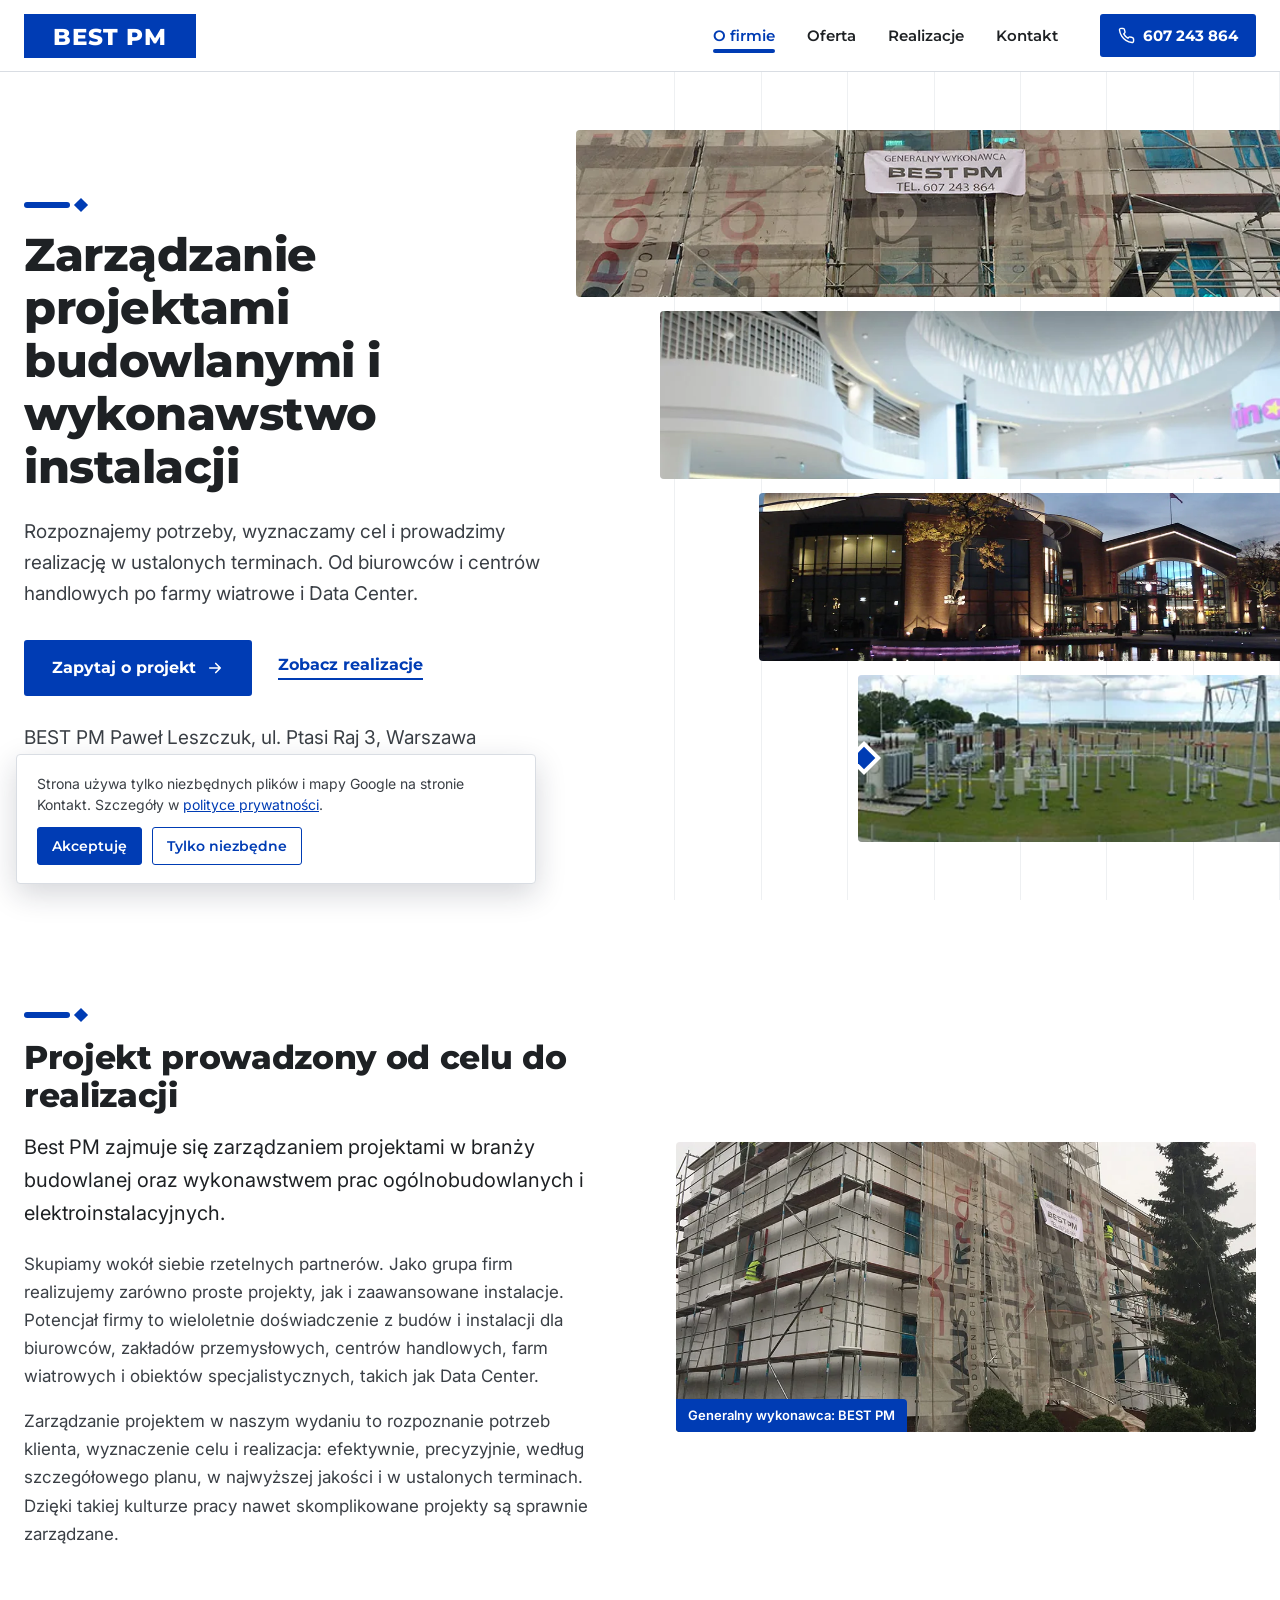
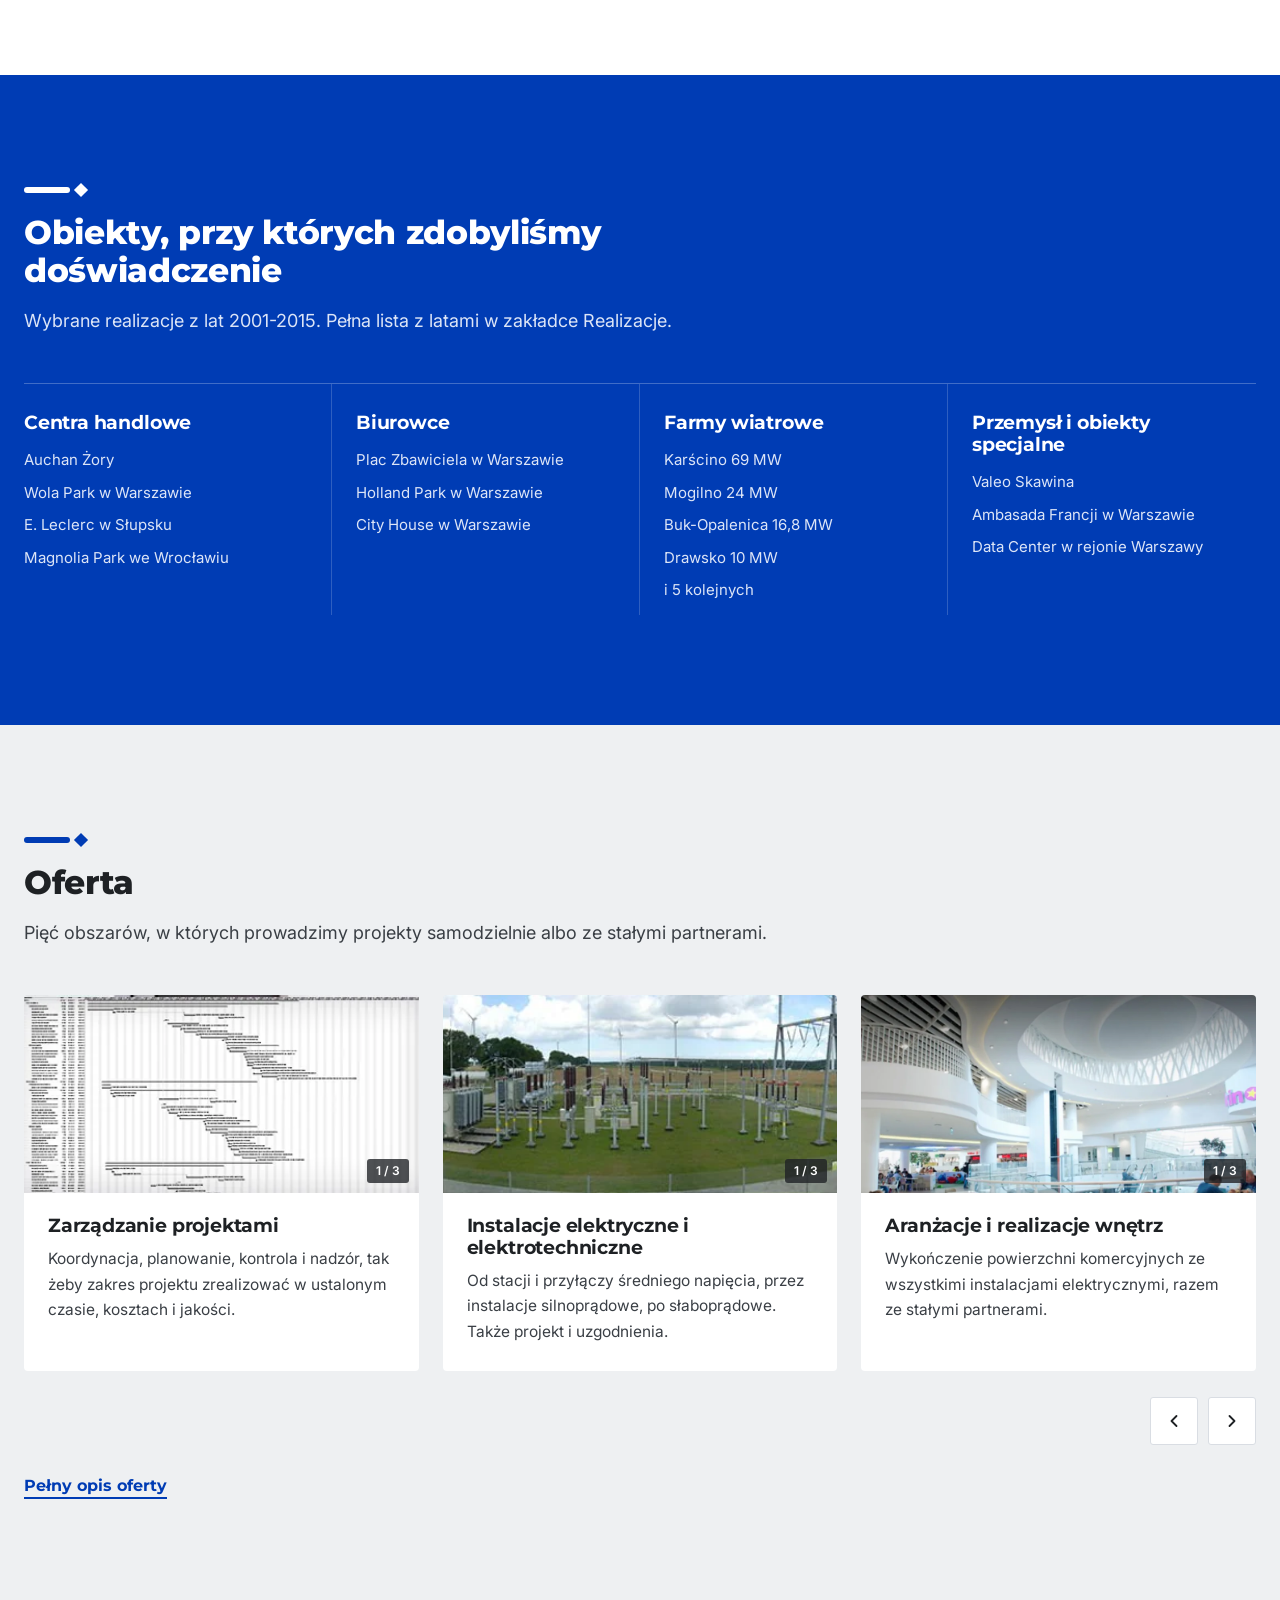
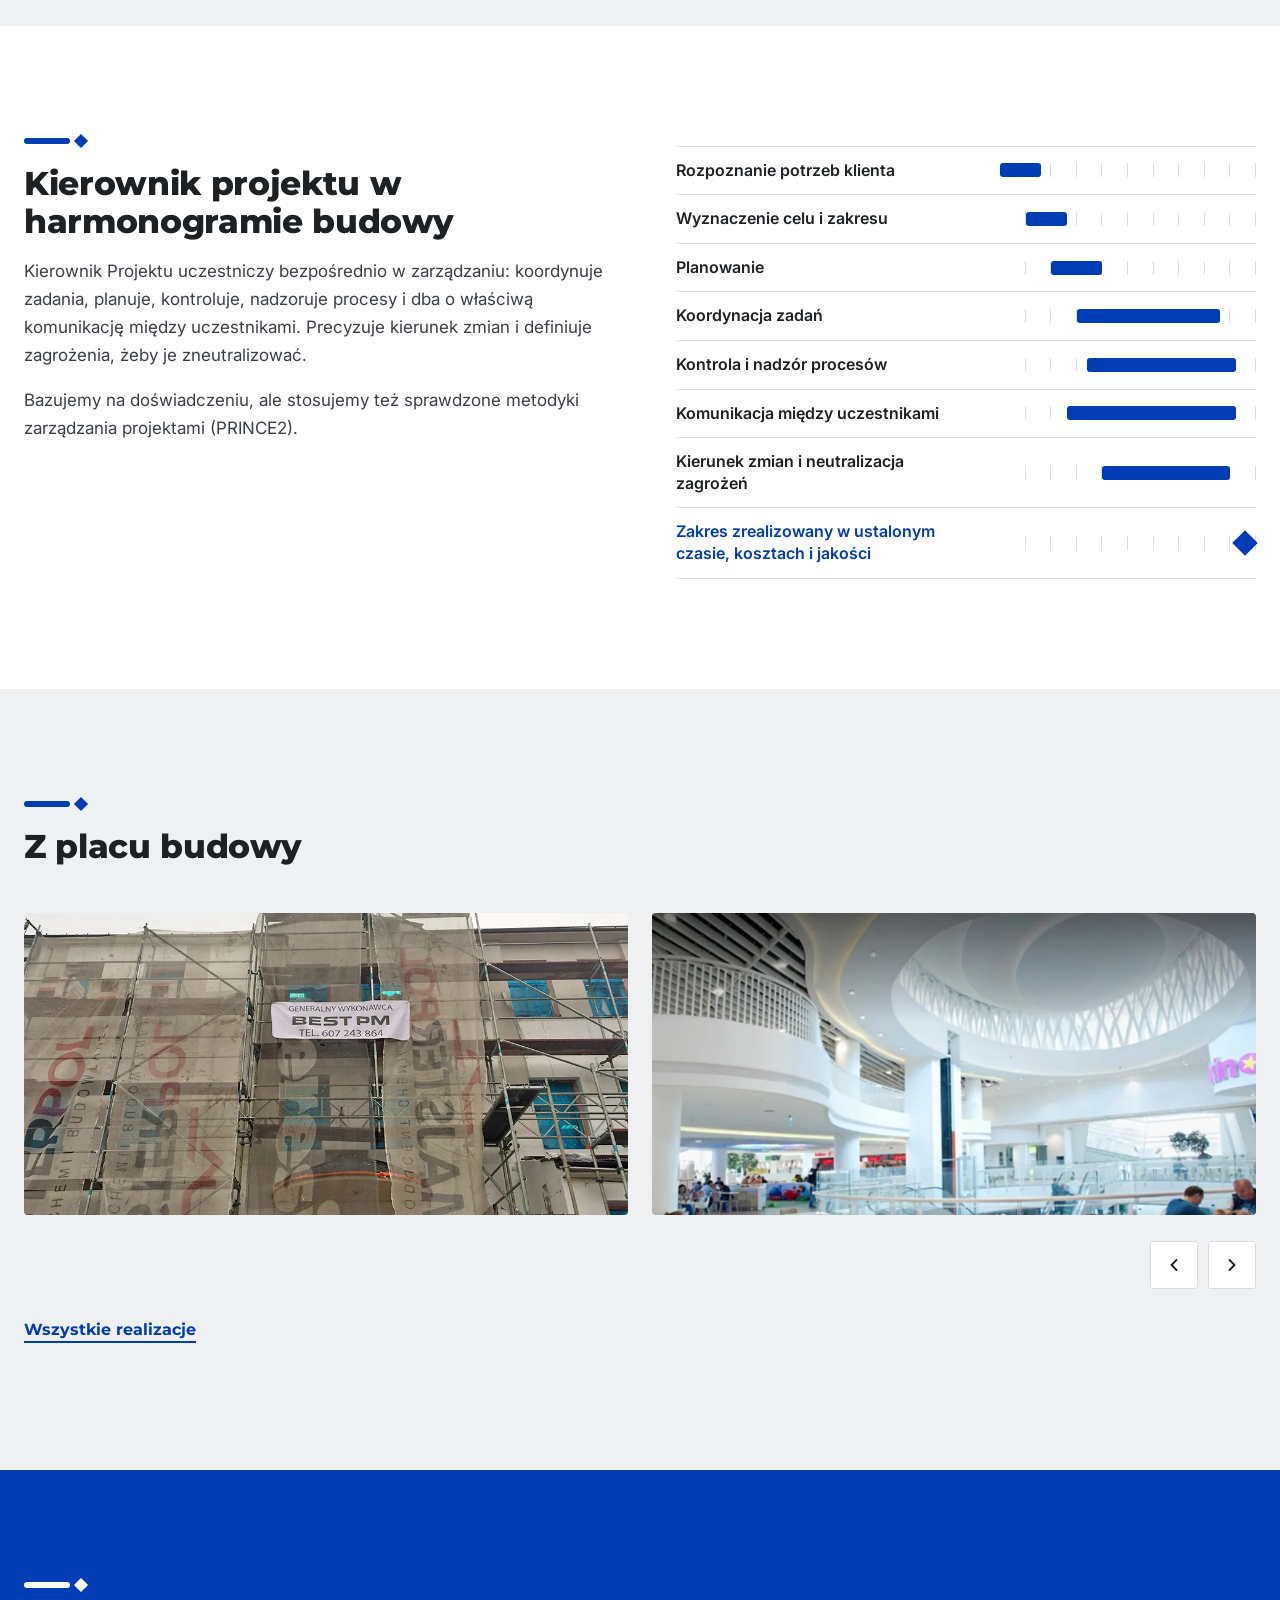
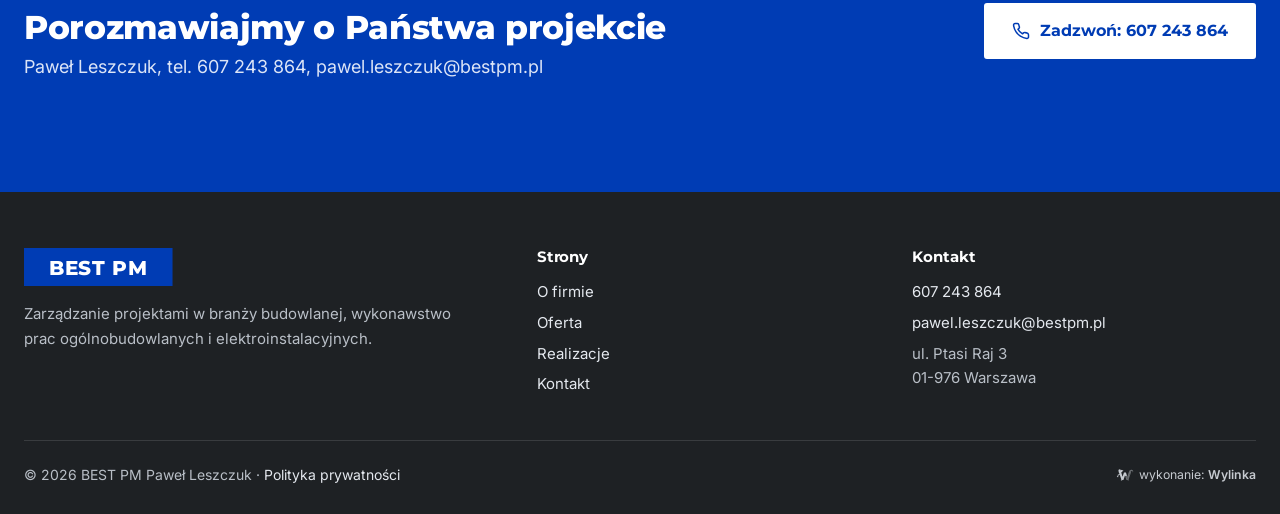
==== index.html @ 3a5c5e05 "Podglad koncepcji strony BEST PM" ====
<!doctype html>
<html lang="pl">
<head>
<meta charset="utf-8">
<meta name="viewport" content="width=device-width,initial-scale=1">
<title>BEST PM - zarządzanie projektami budowlanymi i wykonawstwo instalacji, Warszawa</title>
<meta name="description" content="BEST PM Paweł Leszczuk: zarządzanie projektami w branży budowlanej, prace ogólnobudowlane i elektroinstalacyjne. Centra handlowe, biurowce, farmy wiatrowe, Data Center.">
<meta name="robots" content="noindex,nofollow">
<meta name="theme-color" content="#003CB4">
<link rel="icon" href="data:image/svg+xml,%3Csvg xmlns='http://www.w3.org/2000/svg' viewBox='0 0 32 32'%3E%3Crect width='32' height='32' fill='%23003CB4'/%3E%3Cpath d='M9 20h10' stroke='%23fff' stroke-width='3' stroke-linecap='round'/%3E%3Crect x='20' y='16.5' width='7' height='7' fill='%23fff' transform='rotate(45 23.5 20)'/%3E%3Cpath d='M5 12h12' stroke='%23fff' stroke-width='3' stroke-linecap='round'/%3E%3C/svg%3E">
<link rel="preconnect" href="https://fonts.googleapis.com">
<link rel="preconnect" href="https://fonts.gstatic.com" crossorigin>
<link href="https://fonts.googleapis.com/css2?family=Inter:wght@400;500;600&family=Montserrat:wght@600;700;800&display=swap" rel="stylesheet">
<link rel="stylesheet" href="style.css">
<style>
.wylinka-badge{display:inline-flex;align-items:center;gap:.4em;color:inherit;text-decoration:none;font-size:.875em;line-height:1;opacity:.85}
.wylinka-badge:hover,.wylinka-badge:focus-visible{opacity:1}
.wylinka-badge:focus-visible{outline:2px solid currentColor;outline-offset:3px;border-radius:2px}
.wylinka-badge svg{width:18px;height:18px;flex:none;overflow:visible}
.wylinka-badge b{font-weight:600}
.wylinka-badge .wy-old{opacity:.45;transform-origin:40px 30px;transition:transform .32s cubic-bezier(.3,.7,.4,1),opacity .32s ease-out}
.wylinka-badge .wy-pod{opacity:0;transition:opacity .2s ease-out .08s}
.wylinka-badge:hover .wy-old,.wylinka-badge:focus-visible .wy-old{transform:translate(9px,7px) rotate(9deg);opacity:0}
.wylinka-badge:hover .wy-pod,.wylinka-badge:focus-visible .wy-pod{opacity:1}
@media (prefers-reduced-motion:reduce){.wylinka-badge .wy-old,.wylinka-badge .wy-pod{transition:none}.wylinka-badge:hover .wy-old,.wylinka-badge:focus-visible .wy-old{transform:none;opacity:.45}.wylinka-badge:hover .wy-pod,.wylinka-badge:focus-visible .wy-pod{opacity:0}}
</style>
</head>
<body>
<header class="top"><div class="wrap">
<a class="logo" href="index.html" aria-label="BEST PM, strona główna"><svg viewBox="0 0 172 44" role="img" aria-label="BEST PM"><rect width="172" height="44" fill="#003CB4"/><text x="86" y="31" text-anchor="middle" font-family="Montserrat,Arial,sans-serif" font-weight="800" font-size="23" letter-spacing=".6" fill="#fff">BEST PM</text></svg></a>
<nav class="nav" aria-label="Menu główne"><a href="index.html" aria-current=page>O firmie</a><a href="oferta.html">Oferta</a><a href="realizacje.html">Realizacje</a><a href="kontakt.html">Kontakt</a></nav>
<a class="tel" href="tel:+48607243864"><svg viewBox="0 0 24 24" fill="none" stroke="currentColor" stroke-width="2" stroke-linecap="round" stroke-linejoin="round" aria-hidden="true"><path d="M22 16.9v3a2 2 0 0 1-2.2 2 19.8 19.8 0 0 1-8.6-3.1 19.5 19.5 0 0 1-6-6A19.8 19.8 0 0 1 2.1 4.2 2 2 0 0 1 4.1 2h3a2 2 0 0 1 2 1.7c.1.9.4 1.8.7 2.7a2 2 0 0 1-.5 2.1L8 9.8a16 16 0 0 0 6 6l1.3-1.3a2 2 0 0 1 2.1-.4c.9.3 1.8.6 2.7.7a2 2 0 0 1 1.7 2z"/></svg>607 243 864</a>
<button class="burger" type="button" aria-label="Menu" aria-expanded="false"><svg viewBox="0 0 24 24" fill="none" stroke="currentColor" stroke-width="2.2" stroke-linecap="round" aria-hidden="true"><path d="M4 7h16M4 12h16M4 17h16"/></svg></button>
<a class="tel-ikona" href="tel:+48607243864" aria-label="Zadzwoń 607 243 864"><svg viewBox="0 0 24 24" fill="none" stroke="currentColor" stroke-width="2" stroke-linecap="round" stroke-linejoin="round" aria-hidden="true"><path d="M22 16.9v3a2 2 0 0 1-2.2 2 19.8 19.8 0 0 1-8.6-3.1 19.5 19.5 0 0 1-6-6A19.8 19.8 0 0 1 2.1 4.2 2 2 0 0 1 4.1 2h3a2 2 0 0 1 2 1.7c.1.9.4 1.8.7 2.7a2 2 0 0 1-.5 2.1L8 9.8a16 16 0 0 0 6 6l1.3-1.3a2 2 0 0 1 2.1-.4c.9.3 1.8.6 2.7.7a2 2 0 0 1 1.7 2z"/></svg></a>
</div></header>
<div class="menu-pan" aria-label="Menu"><a class="poz" href="index.html" aria-current=page>O firmie</a><a class="poz" href="oferta.html">Oferta</a><a class="poz" href="realizacje.html">Realizacje</a><a class="poz" href="kontakt.html">Kontakt</a><a class="btn" href="tel:+48607243864"><svg viewBox="0 0 24 24" fill="none" stroke="currentColor" stroke-width="2" stroke-linecap="round" stroke-linejoin="round" aria-hidden="true"><path d="M22 16.9v3a2 2 0 0 1-2.2 2 19.8 19.8 0 0 1-8.6-3.1 19.5 19.5 0 0 1-6-6A19.8 19.8 0 0 1 2.1 4.2 2 2 0 0 1 4.1 2h3a2 2 0 0 1 2 1.7c.1.9.4 1.8.7 2.7a2 2 0 0 1-.5 2.1L8 9.8a16 16 0 0 0 6 6l1.3-1.3a2 2 0 0 1 2.1-.4c.9.3 1.8.6 2.7.7a2 2 0 0 1 1.7 2z"/></svg>Zadzwoń: 607 243 864</a><p class="kont">pawel.leszczuk@bestpm.pl<br>ul. Ptasi Raj 3, 01-976 Warszawa</p></div>
<main>

<section class="hero">
<div class="wrap"><div class="hero-txt">
<div class="ms" aria-hidden="true"><i></i><b></b></div>
<h1>Zarządzanie projektami budowlanymi i wykonawstwo instalacji</h1>
<p>Rozpoznajemy potrzeby, wyznaczamy cel i prowadzimy realizację w ustalonych terminach. Od biurowców i centrów handlowych po farmy wiatrowe i Data Center.</p>
<div class="hero-akcje"><a class="btn" href="kontakt.html#zapytanie" data-cta>Zapytaj o projekt <svg viewBox="0 0 24 24" fill="none" stroke="currentColor" stroke-width="2.2" stroke-linecap="round" stroke-linejoin="round" aria-hidden="true"><path d="M5 12h14M13 6l6 6-6 6"/></svg></a><a class="link" href="realizacje.html">Zobacz realizacje</a></div>
<p class="adres-mini">BEST PM Paweł Leszczuk, ul. Ptasi Raj 3, Warszawa</p>
</div></div>
<div class="gantt" aria-hidden="true">
<div class="bar"><img src="img/r8.webp" alt="" style="object-position:50% 45%" fetchpriority="high"></div>
<div class="bar"><img src="img/r12.webp" alt="" style="object-position:50% 40%"></div>
<div class="bar"><img src="img/r7.webp" alt="" style="object-position:50% 55%"></div>
<div class="bar"><img src="img/o_gpz.webp" alt="" style="object-position:50% 60%"></div>
</div>
</section>

<section class="sek"><div class="wrap dwa">
<div><div class="ms" aria-hidden="true"><i></i><b></b></div><h2>Projekt prowadzony od celu do realizacji</h2>
<p class="duzy">Best PM zajmuje się zarządzaniem projektami w branży budowlanej oraz wykonawstwem prac ogólnobudowlanych i elektroinstalacyjnych.</p>
<p>Skupiamy wokół siebie rzetelnych partnerów. Jako grupa firm realizujemy zarówno proste projekty, jak i zaawansowane instalacje. Potencjał firmy to wieloletnie doświadczenie z budów i instalacji dla biurowców, zakładów przemysłowych, centrów handlowych, farm wiatrowych i obiektów specjalistycznych, takich jak Data Center.</p>
<p>Zarządzanie projektem w naszym wydaniu to rozpoznanie potrzeb klienta, wyznaczenie celu i realizacja: efektywnie, precyzyjnie, według szczegółowego planu, w najwyższej jakości i w ustalonych terminach. Dzięki takiej kulturze pracy nawet skomplikowane projekty są sprawnie zarządzane.</p>
</div>
<figure class="foto-rama" style="margin:0"><img src="img/r9.webp" alt="Budynek w rusztowaniach z banerem BEST PM" loading="lazy" width="980" height="490"><figcaption>Generalny wykonawca: BEST PM</figcaption></figure>
</div></section>

<section class="sek niebieska na-ciemnym"><div class="wrap">
<div class="wstep"><div class="ms" aria-hidden="true"><i></i><b></b></div><h2>Obiekty, przy których zdobyliśmy doświadczenie</h2><p>Wybrane realizacje z lat 2001-2015. Pełna lista z latami w zakładce Realizacje.</p></div>
<div class="sektory">
<div class="sektor"><h3>Centra handlowe</h3><ul><li>Auchan Żory</li><li>Wola Park w Warszawie</li><li>E. Leclerc w Słupsku</li><li>Magnolia Park we Wrocławiu</li></ul></div>
<div class="sektor"><h3>Biurowce</h3><ul><li>Plac Zbawiciela w Warszawie</li><li>Holland Park w Warszawie</li><li>City House w Warszawie</li></ul></div>
<div class="sektor"><h3>Farmy wiatrowe</h3><ul><li>Karścino 69 MW</li><li>Mogilno 24 MW</li><li>Buk-Opalenica 16,8 MW</li><li>Drawsko 10 MW</li><li>i 5 kolejnych</li></ul></div>
<div class="sektor"><h3>Przemysł i obiekty specjalne</h3><ul><li>Valeo Skawina</li><li>Ambasada Francji w Warszawie</li><li>Data Center w rejonie Warszawy</li></ul></div>
</div>
</div></section>

<section class="sek szara"><div class="wrap">
<div class="wstep"><div class="ms" aria-hidden="true"><i></i><b></b></div><h2>Oferta</h2><p>Pięć obszarów, w których prowadzimy projekty samodzielnie albo ze stałymi partnerami.</p></div>
<div class="przewijak"><div class="tor"><article class="karta"><div class="gal"><div class="slajdy"><img src="img/o_harmonogram.webp" alt="Harmonogram projektu" width="980" height="490" loading="lazy" decoding="async"><img src="img/o_rysunek.webp" alt="Praca na dokumentacji technicznej" width="980" height="490" loading="lazy" decoding="async"><img src="img/o_ekipa.webp" alt="Ekipa na placu budowy" width="980" height="490" loading="lazy" decoding="async"></div><button class="p" type="button" aria-label="Poprzednie zdjęcie"><svg viewBox="0 0 24 24" fill="none" stroke="currentColor" stroke-width="2.2" stroke-linecap="round" stroke-linejoin="round" aria-hidden="true"><path d="M15 18l-6-6 6-6"/></svg></button><button class="n" type="button" aria-label="Następne zdjęcie"><svg viewBox="0 0 24 24" fill="none" stroke="currentColor" stroke-width="2.2" stroke-linecap="round" stroke-linejoin="round" aria-hidden="true"><path d="M9 18l6-6-6-6"/></svg></button><span class="licz"></span></div><div class="tekst"><h3>Zarządzanie projektami</h3><p>Koordynacja, planowanie, kontrola i nadzór, tak żeby zakres projektu zrealizować w ustalonym czasie, kosztach i jakości.</p></div></article><article class="karta"><div class="gal"><div class="slajdy"><img src="img/o_gpz.webp" alt="Stacja elektroenergetyczna przy farmie wiatrowej" width="980" height="490" loading="lazy" decoding="async"><img src="img/o_linia.webp" alt="Konstrukcje linii napowietrznej" width="980" height="490" loading="lazy" decoding="async"><img src="img/o_instalacje.webp" alt="Instalacje pod stropem hali" width="980" height="490" loading="lazy" decoding="async"></div><button class="p" type="button" aria-label="Poprzednie zdjęcie"><svg viewBox="0 0 24 24" fill="none" stroke="currentColor" stroke-width="2.2" stroke-linecap="round" stroke-linejoin="round" aria-hidden="true"><path d="M15 18l-6-6 6-6"/></svg></button><button class="n" type="button" aria-label="Następne zdjęcie"><svg viewBox="0 0 24 24" fill="none" stroke="currentColor" stroke-width="2.2" stroke-linecap="round" stroke-linejoin="round" aria-hidden="true"><path d="M9 18l6-6-6-6"/></svg></button><span class="licz"></span></div><div class="tekst"><h3>Instalacje elektryczne i elektrotechniczne</h3><p>Od stacji i przyłączy średniego napięcia, przez instalacje silnoprądowe, po słaboprądowe. Także projekt i uzgodnienia.</p></div></article><article class="karta"><div class="gal"><div class="slajdy"><img src="img/r12.webp" alt="Atrium centrum handlowego" width="980" height="490" loading="lazy" decoding="async"><img src="img/r10.webp" alt="Wnętrze salonu w centrum handlowym" width="980" height="490" loading="lazy" decoding="async"><img src="img/r1.webp" alt="Oświetlenie pasażu centrum handlowego" width="980" height="490" loading="lazy" decoding="async"></div><button class="p" type="button" aria-label="Poprzednie zdjęcie"><svg viewBox="0 0 24 24" fill="none" stroke="currentColor" stroke-width="2.2" stroke-linecap="round" stroke-linejoin="round" aria-hidden="true"><path d="M15 18l-6-6 6-6"/></svg></button><button class="n" type="button" aria-label="Następne zdjęcie"><svg viewBox="0 0 24 24" fill="none" stroke="currentColor" stroke-width="2.2" stroke-linecap="round" stroke-linejoin="round" aria-hidden="true"><path d="M9 18l6-6-6-6"/></svg></button><span class="licz"></span></div><div class="tekst"><h3>Aranżacje i realizacje wnętrz</h3><p>Wykończenie powierzchni komercyjnych ze wszystkimi instalacjami elektrycznymi, razem ze stałymi partnerami.</p></div></article><article class="karta"><div class="gal"><div class="slajdy"><img src="img/o_plany.webp" alt="Omawianie rysunków na budowie" width="980" height="490" loading="lazy" decoding="async"><img src="img/o_hala.webp" alt="Hala w trakcie wykończenia" width="980" height="490" loading="lazy" decoding="async"></div><button class="p" type="button" aria-label="Poprzednie zdjęcie"><svg viewBox="0 0 24 24" fill="none" stroke="currentColor" stroke-width="2.2" stroke-linecap="round" stroke-linejoin="round" aria-hidden="true"><path d="M15 18l-6-6 6-6"/></svg></button><button class="n" type="button" aria-label="Następne zdjęcie"><svg viewBox="0 0 24 24" fill="none" stroke="currentColor" stroke-width="2.2" stroke-linecap="round" stroke-linejoin="round" aria-hidden="true"><path d="M9 18l6-6-6-6"/></svg></button><span class="licz"></span></div><div class="tekst"><h3>Doradztwo techniczne i serwis</h3><p>Doprecyzowanie potrzeb, kontrola i ocena projektów planowanych, w trakcie i zrealizowanych, utrzymanie obiektów.</p></div></article><article class="karta"><div class="gal"><div class="slajdy"><img src="img/o_koparka.webp" alt="Prace ziemne" width="980" height="490" loading="lazy" decoding="async"><img src="img/r8.webp" alt="Rusztowanie z banerem Generalny wykonawca BEST PM" width="980" height="490" loading="lazy" decoding="async"><img src="img/o_zbrojenie.webp" alt="Zbrojenie konstrukcji" width="980" height="490" loading="lazy" decoding="async"></div><button class="p" type="button" aria-label="Poprzednie zdjęcie"><svg viewBox="0 0 24 24" fill="none" stroke="currentColor" stroke-width="2.2" stroke-linecap="round" stroke-linejoin="round" aria-hidden="true"><path d="M15 18l-6-6 6-6"/></svg></button><button class="n" type="button" aria-label="Następne zdjęcie"><svg viewBox="0 0 24 24" fill="none" stroke="currentColor" stroke-width="2.2" stroke-linecap="round" stroke-linejoin="round" aria-hidden="true"><path d="M9 18l6-6-6-6"/></svg></button><span class="licz"></span></div><div class="tekst"><h3>Prace ogólnobudowlane</h3><p>Prace ziemne, fundamentowe, konstrukcyjne, drogowe i wykończeniowe, całe obiekty albo ich fragmenty.</p></div></article></div>
<div class="strzalki"><button type="button" aria-label="Poprzednie"><svg viewBox="0 0 24 24" fill="none" stroke="currentColor" stroke-width="2.2" stroke-linecap="round" stroke-linejoin="round" aria-hidden="true"><path d="M15 18l-6-6 6-6"/></svg></button><button type="button" aria-label="Następne"><svg viewBox="0 0 24 24" fill="none" stroke="currentColor" stroke-width="2.2" stroke-linecap="round" stroke-linejoin="round" aria-hidden="true"><path d="M9 18l6-6-6-6"/></svg></button></div></div>
<p style="margin-top:26px"><a class="link" href="oferta.html">Pełny opis oferty</a></p>
</div></section>

<section class="sek"><div class="wrap dwa" style="align-items:start">
<div><div class="ms" aria-hidden="true"><i></i><b></b></div><h2>Kierownik projektu w harmonogramie budowy</h2>
<p>Kierownik Projektu uczestniczy bezpośrednio w zarządzaniu: koordynuje zadania, planuje, kontroluje, nadzoruje procesy i dba o właściwą komunikację między uczestnikami. Precyzuje kierunek zmian i definiuje zagrożenia, żeby je zneutralizować.</p>
<p>Bazujemy na doświadczeniu, ale stosujemy też sprawdzone metodyki zarządzania projektami (PRINCE2).</p></div>
<div class="plan" aria-label="Etapy pracy kierownika projektu"><div class="plan-w"><span>Rozpoznanie potrzeb klienta</span><div class="tr"><i style="--s:0%;--w:16%"></i></div></div><div class="plan-w"><span>Wyznaczenie celu i zakresu</span><div class="tr"><i style="--s:10%;--w:16%"></i></div></div><div class="plan-w"><span>Planowanie</span><div class="tr"><i style="--s:20%;--w:20%"></i></div></div><div class="plan-w"><span>Koordynacja zadań</span><div class="tr"><i style="--s:30%;--w:56%"></i></div></div><div class="plan-w"><span>Kontrola i nadzór procesów</span><div class="tr"><i style="--s:34%;--w:58%"></i></div></div><div class="plan-w"><span>Komunikacja między uczestnikami</span><div class="tr"><i style="--s:26%;--w:66%"></i></div></div><div class="plan-w"><span>Kierunek zmian i neutralizacja zagrożeń</span><div class="tr"><i style="--s:40%;--w:50%"></i></div></div><div class="plan-w cel"><span>Zakres zrealizowany w ustalonym czasie, kosztach i jakości</span><div class="tr"><i></i></div></div></div>
</div></section>

<section class="sek szara"><div class="wrap">
<div class="wstep"><div class="ms" aria-hidden="true"><i></i><b></b></div><h2>Z placu budowy</h2></div>
<div class="przewijak galeria"><div class="tor">
<figure><img src="img/r8.webp" alt="Rusztowanie z banerem Generalny wykonawca BEST PM" loading="lazy" width="980" height="490"></figure><figure><img src="img/r12.webp" alt="Atrium centrum handlowego" loading="lazy" width="980" height="490"></figure><figure><img src="img/r7.webp" alt="Centrum handlowe wieczorem" loading="lazy" width="980" height="490"></figure><figure><img src="img/r6.webp" alt="Pasaż centrum handlowego" loading="lazy" width="980" height="490"></figure><figure><img src="img/r2.webp" alt="Strefa centralna centrum handlowego" loading="lazy" width="980" height="490"></figure><figure><img src="img/r10.webp" alt="Salon w centrum handlowym" loading="lazy" width="980" height="490"></figure>
</div><div class="strzalki"><button type="button" aria-label="Poprzednie"><svg viewBox="0 0 24 24" fill="none" stroke="currentColor" stroke-width="2.2" stroke-linecap="round" stroke-linejoin="round" aria-hidden="true"><path d="M15 18l-6-6 6-6"/></svg></button><button type="button" aria-label="Następne"><svg viewBox="0 0 24 24" fill="none" stroke="currentColor" stroke-width="2.2" stroke-linecap="round" stroke-linejoin="round" aria-hidden="true"><path d="M9 18l6-6-6-6"/></svg></button></div></div>
<p style="margin-top:26px"><a class="link" href="realizacje.html">Wszystkie realizacje</a></p>
</div></section>

<section class="sek niebieska cta na-ciemnym"><div class="wrap"><div><div class="ms" aria-hidden="true"><i></i><b></b></div><h2>Porozmawiajmy o Państwa projekcie</h2><p>Paweł Leszczuk, tel. 607 243 864, pawel.leszczuk@bestpm.pl</p></div><a class="btn jasny" href="tel:+48607243864"><svg viewBox="0 0 24 24" fill="none" stroke="currentColor" stroke-width="2" stroke-linecap="round" stroke-linejoin="round" aria-hidden="true"><path d="M22 16.9v3a2 2 0 0 1-2.2 2 19.8 19.8 0 0 1-8.6-3.1 19.5 19.5 0 0 1-6-6A19.8 19.8 0 0 1 2.1 4.2 2 2 0 0 1 4.1 2h3a2 2 0 0 1 2 1.7c.1.9.4 1.8.7 2.7a2 2 0 0 1-.5 2.1L8 9.8a16 16 0 0 0 6 6l1.3-1.3a2 2 0 0 1 2.1-.4c.9.3 1.8.6 2.7.7a2 2 0 0 1 1.7 2z"/></svg>Zadzwoń: 607 243 864</a></div></section>
</main>
<footer class="stopka"><div class="wrap">
<div class="stopka-siatka">
<div><a class="logo" href="index.html" aria-label="BEST PM"><svg viewBox="0 0 172 44" role="img" aria-label="BEST PM"><rect width="172" height="44" fill="#003CB4"/><text x="86" y="31" text-anchor="middle" font-family="Montserrat,Arial,sans-serif" font-weight="800" font-size="23" letter-spacing=".6" fill="#fff">BEST PM</text></svg></a><p style="margin:16px 0 0;max-width:30em">Zarządzanie projektami w branży budowlanej, wykonawstwo prac ogólnobudowlanych i elektroinstalacyjnych.</p></div>
<div><h3>Strony</h3><ul><li><a href="index.html">O firmie</a></li><li><a href="oferta.html">Oferta</a></li><li><a href="realizacje.html">Realizacje</a></li><li><a href="kontakt.html">Kontakt</a></li></ul></div>
<div><h3>Kontakt</h3><ul><li><a href="tel:+48607243864">607 243 864</a></li><li><a href="mailto:pawel.leszczuk@bestpm.pl">pawel.leszczuk@bestpm.pl</a></li><li>ul. Ptasi Raj 3<br>01-976 Warszawa</li></ul></div>
</div>
<div class="stopka-dol"><span>© <span data-rok>2026</span> BEST PM Paweł Leszczuk · <a href="polityka-prywatnosci.html">Polityka prywatności</a></span><a class="wylinka-badge" href="https://wylinka.pl/?utm_source=bestpm.pl&amp;utm_medium=stopka&amp;utm_campaign=wykonanie" rel="noopener" title="Strona wykonana przez Wylinka"><svg viewBox="0 0 64 64" aria-hidden="true" focusable="false" fill="currentColor"><path d="M9.8 22.8l-1.2-7.9 2.2-3.7 15.5 4.6-.5 1.5-7.2 5.5 4.7 15.6 5-15.6 7 0 4.1 12.7-4.2-.9-2.6 1.8-.8-2.2-5.3 15.6-4.3 0 .4 .2-2.1 2.8-1.3-1.1 1.1-1.4-3.1 .2-.1-1.7 2.2-.1-5.7-16.5-4.8 .6-.8 3.1 0 .5-.3 .5 .8 2.2-1.6 .5-.4-1.3-.8 1.6-1.5-.8 .8-1.6-1.4 .6-.6-1.6 2.3-.8 .2-.4 1.3-4.8 5.9-.8-2.4-6.9zM15.2 13.7l-.1-.4-.4 .8-.1 .8 .1 1 .1 .4 .3 .7 .3-.9 .1-.7 0-.8z"/><path class="wy-pod" d="M37.1 49.8l-4.5-13.3 2.6-1.8 4.2 .9 .9 2.8 3-9.7 0-.5 .1-.8 3.2-8.4 .5-1 .6-1 .9-1.1 1.3-1 1.1-.7 1.4-.5 1.4-.3 .7 0 .9 0 1.2 .3 1.4 .6 .8 .5 .7 .7 .6 .7 .5 .9 .3 .9 .1 .9 0 .8-.2 .9-.5 .9-.5 .6-.7 .5-.7 .3-.1-.1 0-.1 .5-.5 .3-.7 .2-.5 0-.6-.1-.6-.3-.7-.4-.5-.4-.4-.5-.3-.6-.3-.7 0-.7 .1-.6 .1-.5 .4-.5 .5-.3 .5-.2 .7-.1 1.5-1.4 5.1-.8 3.3-.3 .7-.5 .7-6 17.5 1.9 .1-.1 1.7-3.1-.2 1.1 1.4-1.3 1.1-2.1-2.8 .4-.2z"/><path class="wy-old" d="M40.8 50l.4-.2-4.1 0-4.2-12.5 2.5-1.7 4.3 .9 .6 1.9 .6-1.6 0-.3 2.4-7.8 0-.5 .1-.8 3.2-8.4 .4-.8 .6-.9 .9-1.2 .9-.9 1.3-.8 1.4-.6 1.2-.3 1.4-.1 1.3 .1 .6 .2 .8 .3 1.1 .6 .9 .7 .7 .9 .5 .9 .3 .9 .1 1.1-.1 .9-.3 .9-.4 .7-.6 .7-.6 .4-.6 .2-.1-.1 0-.1 .5-.5 .3-.7 .2-.5 0-.5-.1-.6-.2-.6-.3-.5-.4-.5-.5-.3-.6-.3-.7-.1-.6 0-.6 .1-.6 .3-.6 .5-.3 .4-.2 .5-.1 .5-.1 1.5-1.4 5.1-.8 3.3-.3 .7-.5 .7-6 17.5 1.9 .1-.1 1.7-3.1-.2 1.1 1.4-1.3 1.1zM49.6 17.1l.6 1.7-1.5 1.9 .4 .4 1.8-2.1-.7-2.1zM48.1 28.3l.5 1.8-1.7 1.8 .4 .4 1.9-2-.6-2.2zM37.9 41.7l1.7-1.5-.4-.4-1.7 1.4zM42.6 38.7l-1.5 2.8 1.1 2-1.3 2.6 .5 .2 1.5-2.8-1.1-2 1.4-2.5z"/></svg><span>wykonanie: <b>Wylinka</b></span></a></div>
</div></footer>
<div class="mob"><a class="a1" href="tel:+48607243864"><svg viewBox="0 0 24 24" fill="none" stroke="currentColor" stroke-width="2" stroke-linecap="round" stroke-linejoin="round" aria-hidden="true"><path d="M22 16.9v3a2 2 0 0 1-2.2 2 19.8 19.8 0 0 1-8.6-3.1 19.5 19.5 0 0 1-6-6A19.8 19.8 0 0 1 2.1 4.2 2 2 0 0 1 4.1 2h3a2 2 0 0 1 2 1.7c.1.9.4 1.8.7 2.7a2 2 0 0 1-.5 2.1L8 9.8a16 16 0 0 0 6 6l1.3-1.3a2 2 0 0 1 2.1-.4c.9.3 1.8.6 2.7.7a2 2 0 0 1 1.7 2z"/></svg>Zadzwoń</a><a class="a2" href="kontakt.html#zapytanie"><svg viewBox="0 0 24 24" fill="none" stroke="currentColor" stroke-width="2" stroke-linecap="round" stroke-linejoin="round" aria-hidden="true"><rect x="3" y="5" width="18" height="14" rx="2"/><path d="M3 7l9 6 9-6"/></svg>Zapytanie</a></div>
<div class="zgody" role="dialog" aria-label="Pliki cookies"><p>Strona używa tylko niezbędnych plików i mapy Google na stronie Kontakt. Szczegóły w <a href="polityka-prywatnosci.html">polityce prywatności</a>.</p><div class="przyciski"><button type="button" data-z="wszystkie">Akceptuję</button><button type="button" class="drugi" data-z="niezbedne">Tylko niezbędne</button></div></div>
<script src="app.js" defer></script>
</body>
</html>
---- style.css ----
:root{--blue:#003CB4;--blue-d:#002A7F;--blue-l:#E6ECF8;--ink:#1E2124;--txt:#3A3F45;--mut:#6B727B;--grey:#EEF0F2;--line:#D9DDE3;--hh:72px;--wrap:1240px}
*{box-sizing:border-box}
html{-webkit-text-size-adjust:100%;scroll-behavior:smooth}
body{margin:0;font:400 17px/1.65 Inter,system-ui,-apple-system,"Segoe UI",Roboto,sans-serif;color:var(--txt);background:#fff;overflow-x:hidden}
img{display:block;max-width:100%}
a{color:var(--blue)}
h1,h2,h3{font-family:Montserrat,Inter,sans-serif;color:var(--ink);line-height:1.15;margin:0 0 .5em;letter-spacing:-.01em}
h1{font-weight:800;font-size:clamp(34px,3.6vw,56px)}
h2{font-weight:800;font-size:clamp(28px,2.6vw,40px)}
h3{font-weight:700;font-size:20px}
p{margin:0 0 1em}
.wrap{width:min(var(--wrap),100% - 48px);margin:0 auto}
.sr{position:absolute;width:1px;height:1px;overflow:hidden;clip:rect(0 0 0 0)}

/* motyw: pasek zadania z kamieniem milowym */
.ms{display:flex;align-items:center;gap:6px;margin:0 0 18px}
.ms i{display:block;height:6px;width:46px;background:var(--blue);border-radius:3px}
.ms b{display:block;width:10px;height:10px;background:var(--blue);transform:rotate(45deg)}
.na-ciemnym .ms i,.na-ciemnym .ms b{background:#fff}

/* nagłówek */
.top{position:sticky;top:0;z-index:50;background:#fff;border-bottom:1px solid var(--line);height:var(--hh)}
.top .wrap{height:100%;display:flex;align-items:center;gap:28px}
.logo{display:block;flex:none;line-height:0}
.logo svg{height:44px;width:auto}
.nav{display:flex;gap:4px;margin-left:auto}
.nav a{font:600 15px/1 Montserrat,sans-serif;color:var(--ink);text-decoration:none;padding:12px 14px;border-radius:3px;position:relative}
.nav a:hover{color:var(--blue)}
.nav a[aria-current=page]{color:var(--blue)}
.nav a[aria-current=page]::after{content:"";position:absolute;left:14px;right:14px;bottom:2px;height:4px;border-radius:2px;background:var(--blue)}
.tel{display:inline-flex;align-items:center;gap:8px;font:700 15px/1 Montserrat,sans-serif;color:#fff;background:var(--blue);text-decoration:none;padding:13px 18px;border-radius:3px;white-space:nowrap}
.tel:hover{background:var(--blue-d)}
.tel svg{width:17px;height:17px}
.burger,.tel-ikona{display:none}

.btn{display:inline-flex;align-items:center;gap:10px;font:700 16px/1 Montserrat,sans-serif;text-decoration:none;padding:17px 26px;border-radius:3px;background:var(--blue);color:#fff;border:2px solid var(--blue);cursor:pointer}
.btn:hover{background:var(--blue-d);border-color:var(--blue-d)}
.btn svg{width:18px;height:18px}
.btn.jasny{background:#fff;color:var(--blue);border-color:#fff}
.btn.jasny:hover{background:var(--blue-l);border-color:var(--blue-l)}
.link{font:700 16px/1.3 Montserrat,sans-serif;color:var(--blue);text-decoration:none;border-bottom:2px solid currentColor;padding-bottom:2px}

/* hero: zdjęcia jak paski harmonogramu */
.hero{position:relative;min-height:calc(100svh - var(--hh));display:flex;align-items:center;overflow:hidden;background:#fff}
.hero::before{content:"";position:absolute;inset:0 0 0 46%;background:repeating-linear-gradient(90deg,transparent 0 calc(12.5% - 1px),var(--grey) calc(12.5% - 1px) 12.5%);pointer-events:none}
.hero .wrap{position:relative;z-index:2}
.hero-txt{width:min(560px,42%);padding:40px 0}
.hero-txt p{font-size:19px;color:var(--txt);max-width:34em}
.hero-akcje{display:flex;flex-wrap:wrap;align-items:center;gap:18px 26px;margin-top:30px}
.adres-mini{font-size:15px;color:var(--mut);margin-top:26px}
.gantt{position:absolute;z-index:1;top:7%;bottom:7%;right:0;width:min(55%,1060px);display:flex;flex-direction:column;justify-content:space-between;gap:14px}
.gantt .bar{position:relative;flex:1 1 0;min-height:0;margin-left:var(--ml);width:calc(100% - var(--ml));border-radius:4px 0 0 4px;overflow:hidden;background:var(--grey)}
.gantt .bar img{position:absolute;inset:0;width:100%;height:100%;object-fit:cover}
.gantt .bar:nth-child(1){--ml:0%}
.gantt .bar:nth-child(2){--ml:12%}
.gantt .bar:nth-child(3){--ml:26%}
.gantt .bar:nth-child(4){--ml:40%}
.gantt .bar:nth-child(4)::after{content:"";position:absolute;left:-2px;top:50%;width:16px;height:16px;margin-top:-8px;background:var(--blue);transform:rotate(45deg);box-shadow:0 0 0 4px #fff}

/* sekcje */
.sek{padding:110px 0}
.sek.szara{background:var(--grey)}
.sek.niebieska{background:var(--blue);color:#DCE5F7}
.sek.niebieska h2,.sek.niebieska h3{color:#fff}
.dwa{display:grid;grid-template-columns:minmax(0,1fr) minmax(0,1fr);gap:72px;align-items:center}
.wstep{max-width:760px;margin-bottom:48px}
.wstep p{font-size:18px}
.duzy{font-size:20px;color:var(--ink)}
.foto-rama{position:relative;border-radius:4px;overflow:hidden;aspect-ratio:2/1;background:var(--line)}
.foto-rama img{width:100%;height:100%;object-fit:cover}
.foto-rama figcaption{position:absolute;left:0;bottom:0;background:var(--blue);color:#fff;font:600 13px/1.3 Inter,sans-serif;padding:8px 12px;border-top-right-radius:4px}

/* sektory */
.sektory{display:grid;grid-template-columns:repeat(4,minmax(0,1fr));gap:0;border-top:1px solid rgba(255,255,255,.25)}
.sektor{padding:28px 24px 8px 0;border-right:1px solid rgba(255,255,255,.18);padding-left:24px}
.sektor:first-child{padding-left:0}
.sektor:last-child{border-right:0}
.sektor h3{font-size:19px;margin-bottom:10px}
.sektor ul{list-style:none;margin:0;padding:0;font-size:15px;line-height:1.5}
.sektor li{padding:5px 0}

/* karty przesuwane */
.przewijak{position:relative}
.tor{display:grid;grid-auto-flow:column;grid-auto-columns:calc((100% - 48px)/3);gap:24px;overflow-x:auto;scroll-snap-type:x mandatory;scrollbar-width:none;padding-bottom:4px;cursor:grab}
.tor::-webkit-scrollbar{display:none}
.tor.ciagnie{cursor:grabbing;scroll-snap-type:none}
.tor>*{scroll-snap-align:start}
.karta{background:#fff;border-radius:4px;overflow:hidden;display:flex;flex-direction:column;min-width:0}
.karta .tekst{padding:22px 24px 26px}
.karta h3{font-size:19px}
.karta p{font-size:15.5px;margin:0}
.strzalki{display:flex;gap:10px;justify-content:flex-end;margin-top:22px}
.strzalki button{width:48px;height:48px;border-radius:3px;border:1px solid var(--line);background:#fff;color:var(--ink);cursor:pointer;display:grid;place-items:center}
.strzalki button:hover{border-color:var(--blue);color:var(--blue)}
.strzalki svg{width:20px;height:20px}

/* mini galeria w karcie */
.gal{position:relative;aspect-ratio:2/1;background:var(--line);overflow:hidden}
.gal .slajdy{display:flex;height:100%;overflow-x:auto;scroll-snap-type:x mandatory;scrollbar-width:none}
.gal .slajdy::-webkit-scrollbar{display:none}
.gal img{flex:0 0 100%;width:100%;height:100%;object-fit:cover;scroll-snap-align:start;user-select:none;-webkit-user-drag:none}
.gal .licz{position:absolute;right:10px;bottom:10px;background:rgba(30,33,36,.78);color:#fff;font:600 12px/1 Inter,sans-serif;padding:6px 9px;border-radius:3px}
.gal button{position:absolute;top:50%;margin-top:-18px;width:36px;height:36px;border:0;border-radius:3px;background:rgba(255,255,255,.92);color:var(--ink);cursor:pointer;display:grid;place-items:center;opacity:0;transition:opacity .2s}
.gal:hover button,.gal button:focus-visible{opacity:1}
.gal button.p{left:10px}.gal button.n{right:10px}
.gal button svg{width:18px;height:18px}

/* harmonogram kierownika projektu */
.plan{margin-top:10px;border-top:1px solid var(--line)}
.plan-w{display:grid;grid-template-columns:minmax(0,300px) minmax(0,1fr);align-items:center;gap:24px;padding:13px 0;border-bottom:1px solid var(--line)}
.plan-w span{font:600 16px/1.35 Inter,sans-serif;color:var(--ink)}
.plan-w .tr{position:relative;height:14px;background:repeating-linear-gradient(90deg,transparent 0 calc(10% - 1px),var(--line) calc(10% - 1px) 10%)}
.plan-w .tr i{position:absolute;top:0;bottom:0;left:var(--s);width:var(--w);background:var(--blue);border-radius:3px}
.plan-w.cel .tr i{background:none;left:auto;right:0;width:auto}
.plan-w.cel .tr i::before{content:"";position:absolute;right:2px;top:-2px;width:18px;height:18px;background:var(--blue);transform:rotate(45deg)}
.plan-w.cel span{color:var(--blue)}

/* realizacje - oś lat */
.os{display:grid;grid-template-columns:minmax(0,1fr) minmax(0,1.25fr);gap:0 32px;align-items:end;padding-bottom:10px;border-bottom:2px solid var(--ink);font:600 13px/1 Inter,sans-serif;color:var(--mut)}
.os .lata{position:relative;height:16px}
.os .lata b{position:absolute;transform:translateX(-50%);font-weight:600}
.real{list-style:none;margin:0;padding:0}
.real li{display:grid;grid-template-columns:minmax(0,1fr) minmax(0,1.25fr);gap:6px 32px;align-items:center;padding:14px 0;border-bottom:1px solid var(--line)}
.real h3{font-size:17px;margin:0 0 2px}
.real .opis{font-size:14.5px;color:var(--mut);line-height:1.45}
.real .tr{position:relative;height:16px;background:repeating-linear-gradient(90deg,transparent 0 calc(100%/15 - 1px),var(--grey) calc(100%/15 - 1px) calc(100%/15))}
.real .tr i{position:absolute;top:2px;bottom:2px;left:calc((var(--s) - 2001)*100%/15);width:calc((var(--e) - var(--s) + 1)*100%/15);background:var(--blue);border-radius:3px;min-width:8px}
.real .tr em{position:absolute;top:50%;transform:translateY(-50%);left:calc((var(--e) - 2000)*100%/15 + 8px);font:600 12.5px/1 Inter,sans-serif;font-style:normal;color:var(--ink);white-space:nowrap}
.real .tr em.l{left:auto;right:calc((2016 - var(--s))*100%/15 + 8px)}
.real li.wiatr .tr i{background:var(--blue-d)}
.legenda{display:flex;flex-wrap:wrap;gap:8px 22px;font-size:14px;color:var(--mut);margin:18px 0 30px}
.legenda span{display:inline-flex;align-items:center;gap:8px}
.legenda i{width:22px;height:10px;border-radius:3px;background:var(--blue);display:inline-block}
.legenda i.w{background:var(--blue-d)}
.teraz{display:grid;grid-template-columns:repeat(2,minmax(0,1fr));gap:24px;margin-top:20px}
.teraz div{border-top:4px solid var(--blue);padding-top:16px}
.teraz h3{font-size:18px}
.teraz p{font-size:15.5px;margin:0;color:var(--mut)}

/* duża galeria */
.galeria .tor{grid-auto-columns:calc((100% - 24px)/2)}
.galeria figure{margin:0;aspect-ratio:2/1;border-radius:4px;overflow:hidden;background:var(--line)}
.galeria img{width:100%;height:100%;object-fit:cover;user-select:none;-webkit-user-drag:none}

/* oferta */
.usluga{display:grid;grid-template-columns:minmax(0,1.05fr) minmax(0,1fr);gap:64px;align-items:center;padding:64px 0;border-bottom:1px solid var(--line)}
.usluga:last-child{border-bottom:0}
.usluga:nth-child(even) .gal{order:2}
.usluga .gal{border-radius:4px}
.usluga h2{font-size:clamp(24px,2vw,32px)}
.usluga ul{margin:0 0 1em;padding-left:1.1em}
.podhero{background:var(--grey);padding:64px 0 56px;position:relative;overflow:hidden}
.podhero::before{content:"";position:absolute;inset:0;background:repeating-linear-gradient(90deg,transparent 0 calc(12.5% - 1px),#E3E6EA calc(12.5% - 1px) 12.5%);pointer-events:none}
.podhero .wrap{position:relative}
.podhero p{font-size:19px;max-width:44em;margin:0}

/* kontakt */
.kontakt-siatka{display:grid;grid-template-columns:minmax(0,1fr) minmax(0,1.1fr);gap:56px}
.dane{font-size:18px}
.dane dl{margin:0;display:grid;grid-template-columns:auto minmax(0,1fr);gap:14px 22px}
.dane dt{font:600 14px/1.6 Inter,sans-serif;color:var(--mut)}
.dane dd{margin:0;overflow-wrap:anywhere;color:var(--ink);font-weight:500}
.dane dd a{color:var(--ink);text-decoration:none;border-bottom:2px solid var(--blue)}
.mapa{margin-top:32px;border-radius:4px;overflow:hidden;aspect-ratio:16/10;background:var(--grey)}
.mapa iframe{width:100%;height:100%;border:0;display:block}
form.zap{background:#fff;border:1px solid var(--line);border-radius:4px;padding:32px}
.pole{margin-bottom:16px}
.pole label{display:block;font:600 14px/1.4 Inter,sans-serif;color:var(--ink);margin-bottom:6px}
.pole input,.pole textarea{width:100%;font:16px/1.4 Inter,sans-serif;padding:13px 14px;border:1px solid #C5CBD3;border-radius:3px;background:#fff;color:var(--ink)}
.pole input:focus,.pole textarea:focus{outline:2px solid var(--blue);outline-offset:-1px;border-color:var(--blue)}
.pole textarea{min-height:140px;resize:vertical}
.dwa-pola{display:grid;grid-template-columns:minmax(0,1fr) minmax(0,1fr);gap:16px}
.zgoda{font-size:13.5px;color:var(--mut);margin:4px 0 18px;line-height:1.5}
.info-pokaz{display:none;margin-top:14px;font-size:15px;color:var(--blue);font-weight:600}
.info-pokaz.widac{display:block}

/* CTA */
.cta .wrap{display:flex;align-items:center;justify-content:space-between;gap:32px;flex-wrap:wrap}
.cta h2{margin:0 0 6px}
.cta p{margin:0;font-size:18px}

/* stopka */
.stopka{background:var(--ink);color:#B9BFC7;padding:56px 0 28px;font-size:15px}
.stopka a{color:#E4E8EE;text-decoration:none}
.stopka a:hover{color:#fff}
.stopka-siatka{display:grid;grid-template-columns:minmax(0,1.4fr) minmax(0,1fr) minmax(0,1fr);gap:32px}
.stopka h3{color:#fff;font-size:15px;margin:0 0 12px}
.stopka ul{list-style:none;margin:0;padding:0}
.stopka li{padding:3px 0;overflow-wrap:anywhere}
.stopka .logo svg{height:38px}
.stopka-dol{display:flex;flex-wrap:wrap;justify-content:space-between;align-items:center;gap:12px 24px;margin-top:40px;padding-top:22px;border-top:1px solid rgba(255,255,255,.12);font-size:14px}

/* pasek mobilny */
.mob{display:none}

/* zgody */
.zgody{position:fixed;left:16px;right:16px;bottom:16px;z-index:80;max-width:520px;background:#fff;border:1px solid var(--line);border-radius:4px;box-shadow:0 10px 30px rgba(20,30,50,.18);padding:18px 20px;font-size:14px;line-height:1.5;display:none}
.zgody.widac{display:block}
.zgody p{margin:0 0 12px}
.zgody .przyciski{display:flex;gap:10px;flex-wrap:wrap}
.zgody button{font:600 14px/1 Montserrat,sans-serif;padding:11px 14px;border-radius:3px;border:1px solid var(--blue);background:var(--blue);color:#fff;cursor:pointer}
.zgody button.drugi{background:#fff;color:var(--blue)}

.tekst-strona{max-width:780px}
.tekst-strona h2{font-size:24px;margin-top:1.6em}

@media (max-width:1180px){
  .tor{grid-auto-columns:calc((100% - 24px)/2)}
}
@media (max-height:820px) and (min-width:861px){
  h1{font-size:clamp(32px,3.1vw,46px)}
  .hero-txt{padding:24px 0}
  .hero-txt p{font-size:17.5px}
  .hero-akcje{margin-top:22px}
}
@media (max-width:960px){
  .nav{display:none}
  .top .tel{display:none}
  .burger{display:grid;place-items:center;margin-left:auto;width:46px;height:46px;border:1px solid var(--line);border-radius:3px;background:#fff;color:var(--ink);cursor:pointer}
  .burger svg{width:22px;height:22px}
  .tel-ikona{display:grid;place-items:center;width:46px;height:46px;border-radius:3px;background:var(--blue);color:#fff}
  .tel-ikona svg{width:20px;height:20px}
  .top .wrap{gap:10px}
  .menu-pan{position:fixed;inset:var(--hh) 0 0 0;background:#fff;z-index:60;padding:16px 24px 32px;display:none;flex-direction:column;overflow:auto}
  .menu-pan.otwarte{display:flex}
  .menu-pan a.poz{font:700 22px/1.2 Montserrat,sans-serif;color:var(--ink);text-decoration:none;padding:18px 0;border-bottom:1px solid var(--line);display:flex;align-items:center;gap:12px}
  .menu-pan a.poz[aria-current=page]{color:var(--blue)}
  .menu-pan a.poz[aria-current=page]::before{content:"";width:10px;height:10px;background:var(--blue);transform:rotate(45deg)}
  .menu-pan .btn{margin-top:28px;justify-content:center}
  .menu-pan .kont{margin-top:18px;font-size:15px;color:var(--mut)}
}
@media (min-width:961px){.menu-pan{display:none!important}}
@media (max-width:860px){
  :root{--hh:62px}
  body{font-size:16px}
  .wrap{width:calc(100% - 32px)}
  .logo svg{height:36px}
  .hero{flex-direction:column;align-items:stretch;min-height:calc(100svh - var(--hh))}
  .hero::before{display:none}
  .gantt{position:relative;inset:auto;width:100%;flex:1 1 auto;order:-1;min-height:min(27svh,240px);padding:14px 0 0;gap:8px}
  .gantt .bar:nth-child(4){display:none}
  .gantt .bar:nth-child(1){--ml:0%}
  .gantt .bar:nth-child(2){--ml:14%}
  .gantt .bar:nth-child(3){--ml:28%}
  .gantt .bar:nth-child(1){border-radius:0 4px 4px 0;width:86%}
  .gantt .bar:nth-child(3)::after{content:"";position:absolute;left:-2px;top:50%;width:13px;height:13px;margin-top:-6.5px;background:var(--blue);transform:rotate(45deg);box-shadow:0 0 0 3px #fff}
  .hero .wrap{flex:0 0 auto}
  .hero-txt{width:100%;padding:min(3.2svh,24px) 0 min(3.6svh,28px)}
  h1{font-size:clamp(26px,min(7.4vw,4.4svh),36px);margin-bottom:.4em}
  .hero-txt p{font-size:clamp(15px,min(4.1vw,2.3svh),17px);line-height:1.55;margin:0}
  .hero-akcje{margin-top:min(2.8svh,22px)}
  .hero-akcje .link{display:none}
  .hero .btn{width:100%;justify-content:center;padding:16px 20px}
  .adres-mini{display:none}
  .sek{padding:64px 0}
  .dwa,.kontakt-siatka{grid-template-columns:minmax(0,1fr);gap:36px}
  .sektory{grid-template-columns:repeat(2,minmax(0,1fr))}
  .sektor{padding:22px 14px 10px 0!important;border-right:0;border-bottom:1px solid rgba(255,255,255,.18)}
  .sektor:nth-child(even){padding-left:14px!important;border-left:1px solid rgba(255,255,255,.18)}
  .tor{grid-auto-columns:86%;gap:14px}
  .galeria .tor{grid-auto-columns:92%}
  .strzalki{display:none}
  .plan-w{grid-template-columns:minmax(0,1fr);gap:8px;padding:12px 0}
  .usluga{grid-template-columns:minmax(0,1fr);gap:24px;padding:40px 0}
  .usluga:nth-child(even) .gal{order:0}
  .os{display:none}
  .real li{grid-template-columns:minmax(0,1fr);gap:8px}
  .real .tr em{display:none}
  .real .lata-mob{display:flex;justify-content:space-between;font:600 11px/1 Inter,sans-serif;color:var(--mut);margin-top:-2px}
  .teraz{grid-template-columns:minmax(0,1fr)}
  .dwa-pola{grid-template-columns:minmax(0,1fr)}
  form.zap{padding:22px 18px}
  .podhero{padding:40px 0 34px}
  .podhero p{font-size:17px}
  .stopka-siatka{grid-template-columns:repeat(2,minmax(0,1fr));gap:28px 20px}
  .stopka-siatka>div:first-child{grid-column:1/-1}
  .gal button{display:none}
  .mob{position:fixed;left:0;right:0;bottom:0;z-index:70;display:grid;grid-template-columns:1fr 1fr;gap:8px;padding:10px 12px calc(10px + env(safe-area-inset-bottom));background:#fff;border-top:1px solid var(--line);transform:translateY(110%);transition:transform .25s}
  .mob.widac{transform:none}
  .mob a{display:flex;align-items:center;justify-content:center;gap:8px;font:700 15px/1 Montserrat,sans-serif;padding:14px 10px;border-radius:3px;text-decoration:none;border:2px solid var(--blue)}
  .mob a.a1{color:var(--blue);background:#fff}
  .mob a.a2{color:#fff;background:var(--blue)}
  .mob svg{width:17px;height:17px}
  .stopka{padding-bottom:96px}
}
@media (min-width:861px){.real .lata-mob{display:none}}
@media (prefers-reduced-motion:reduce){html{scroll-behavior:auto}.mob{transition:none}}
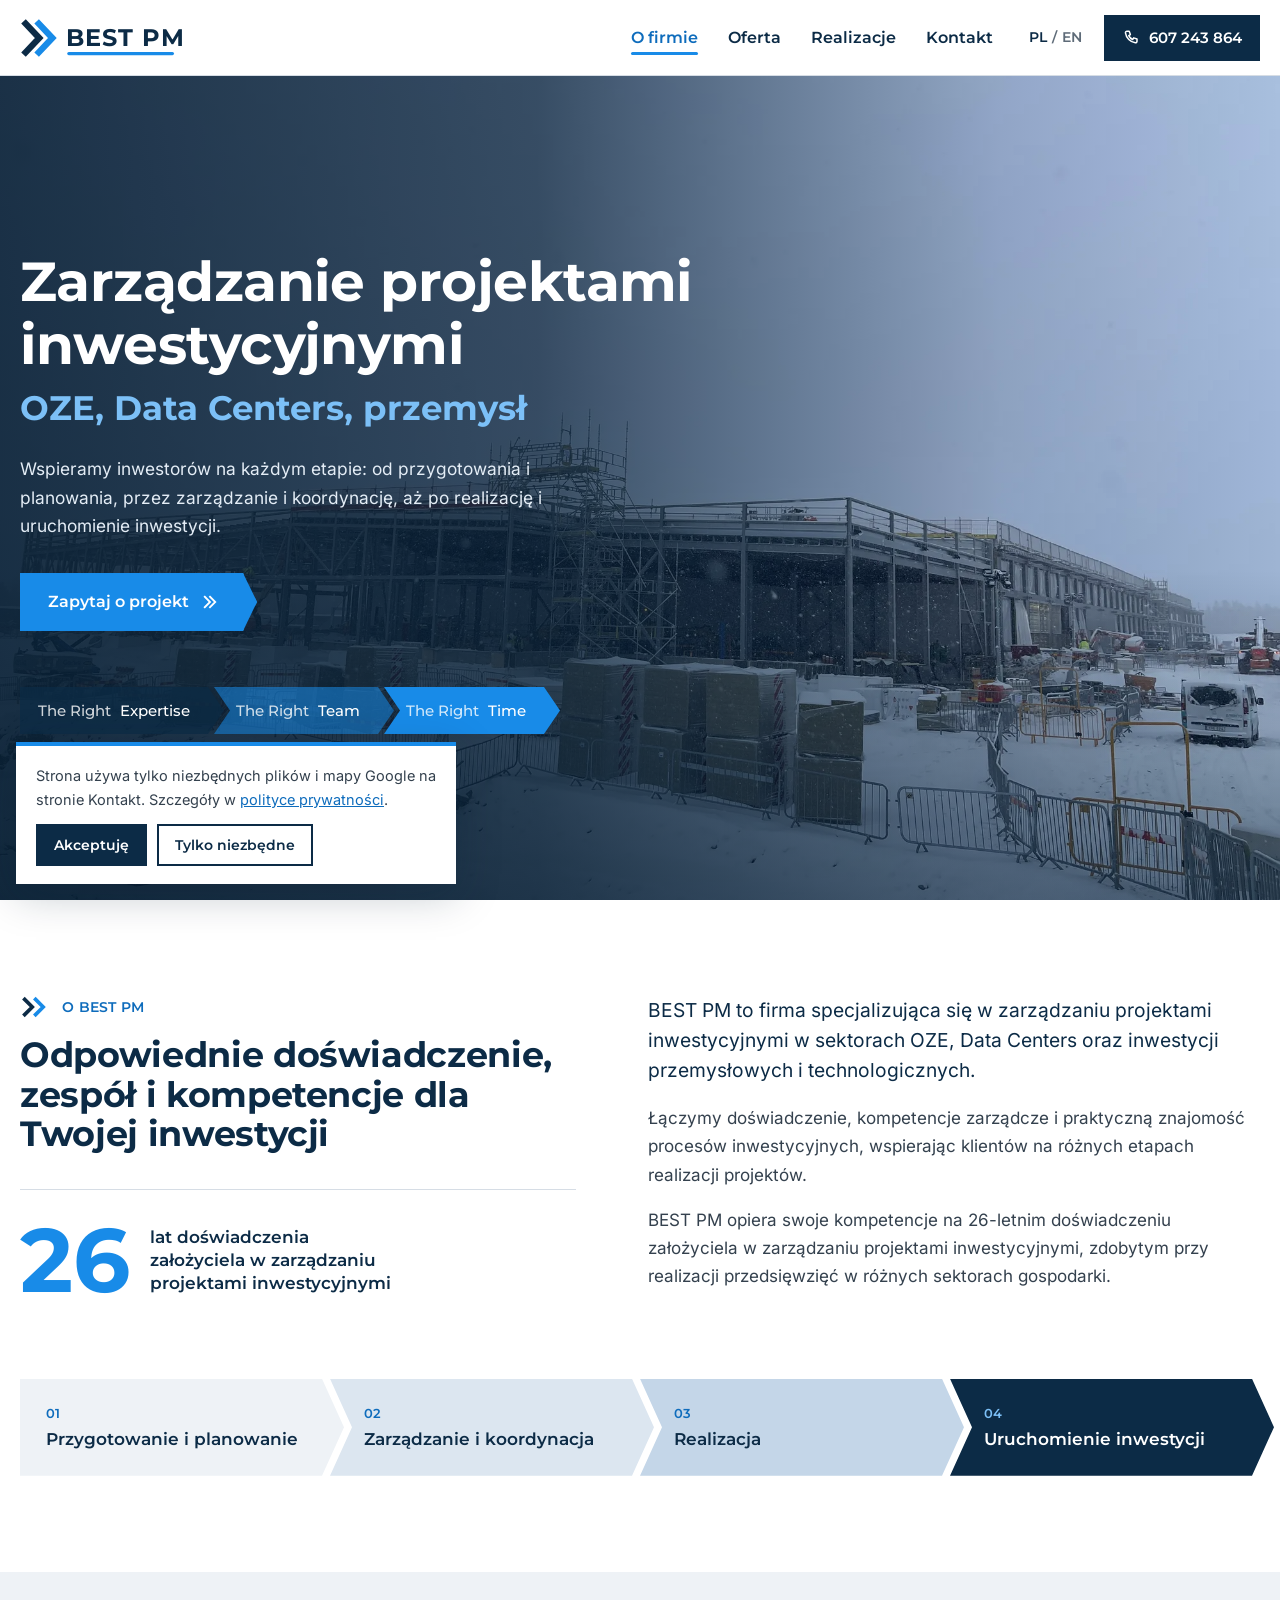
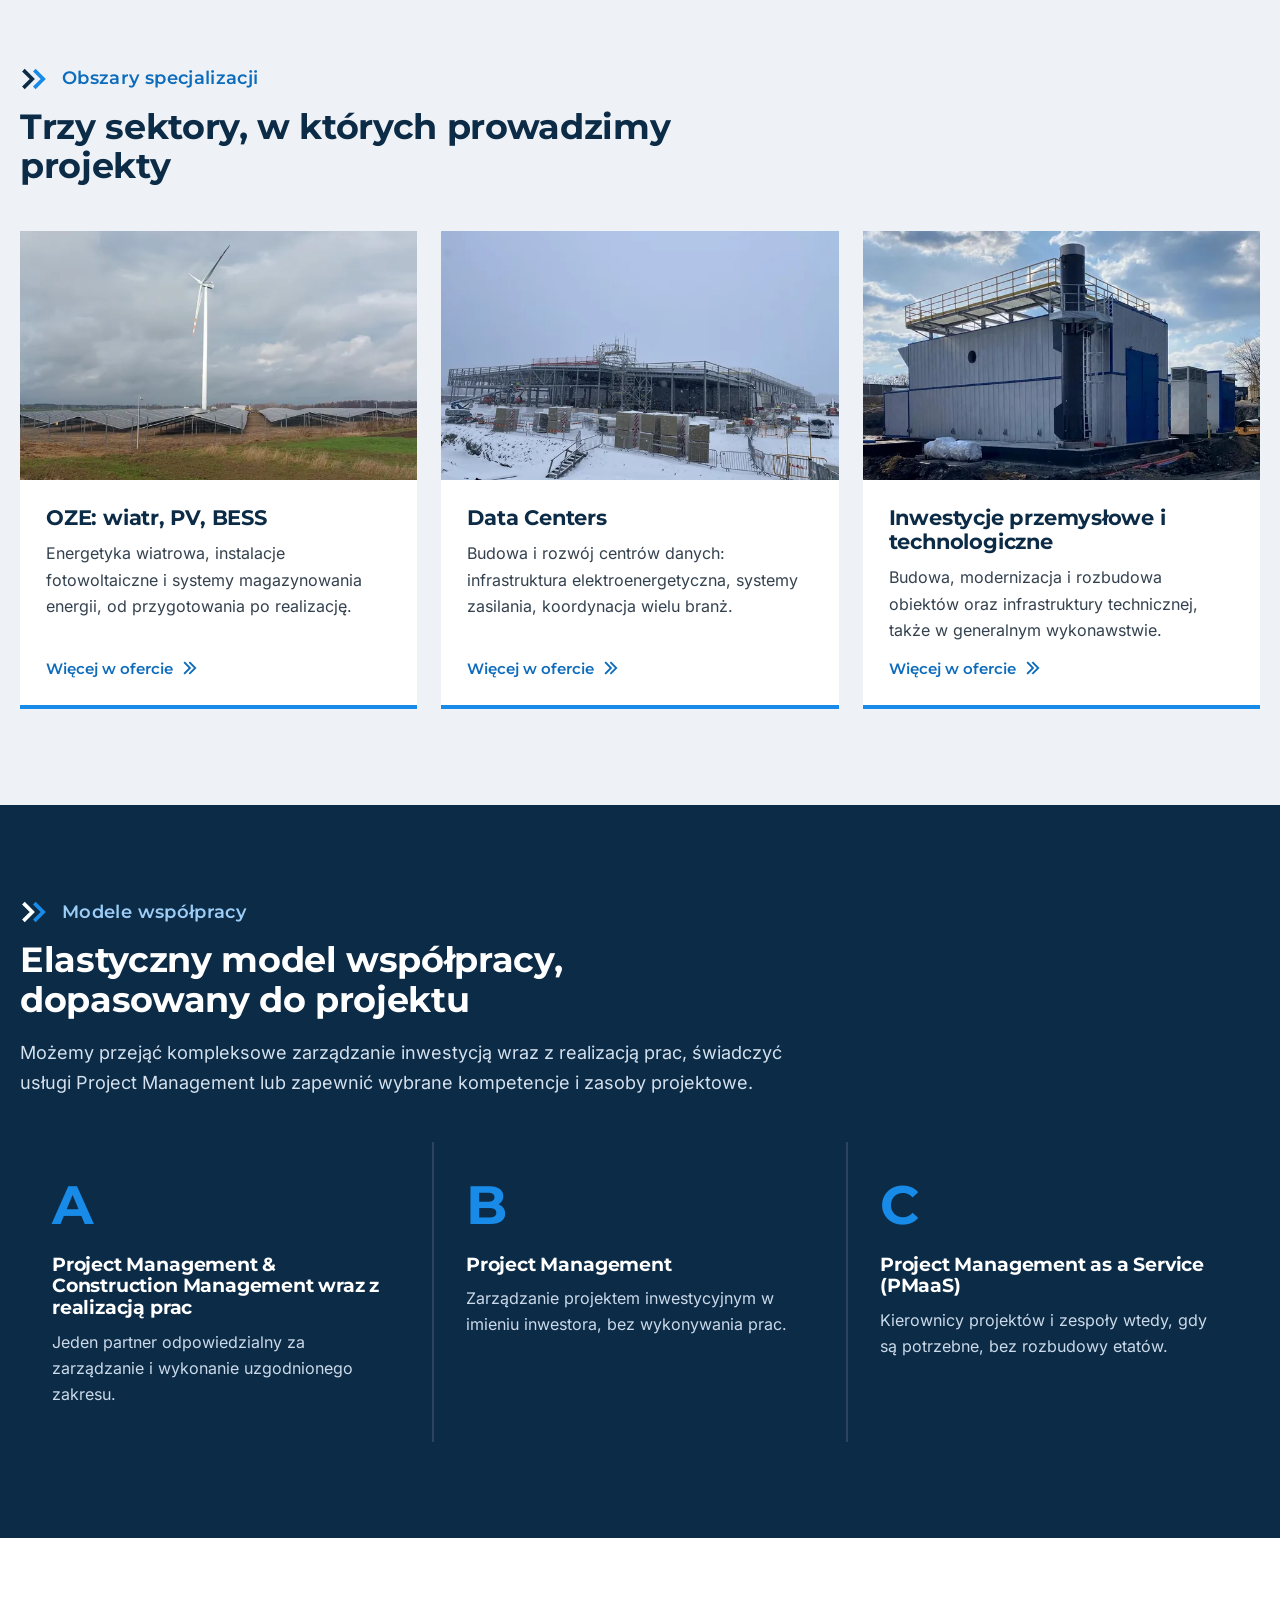
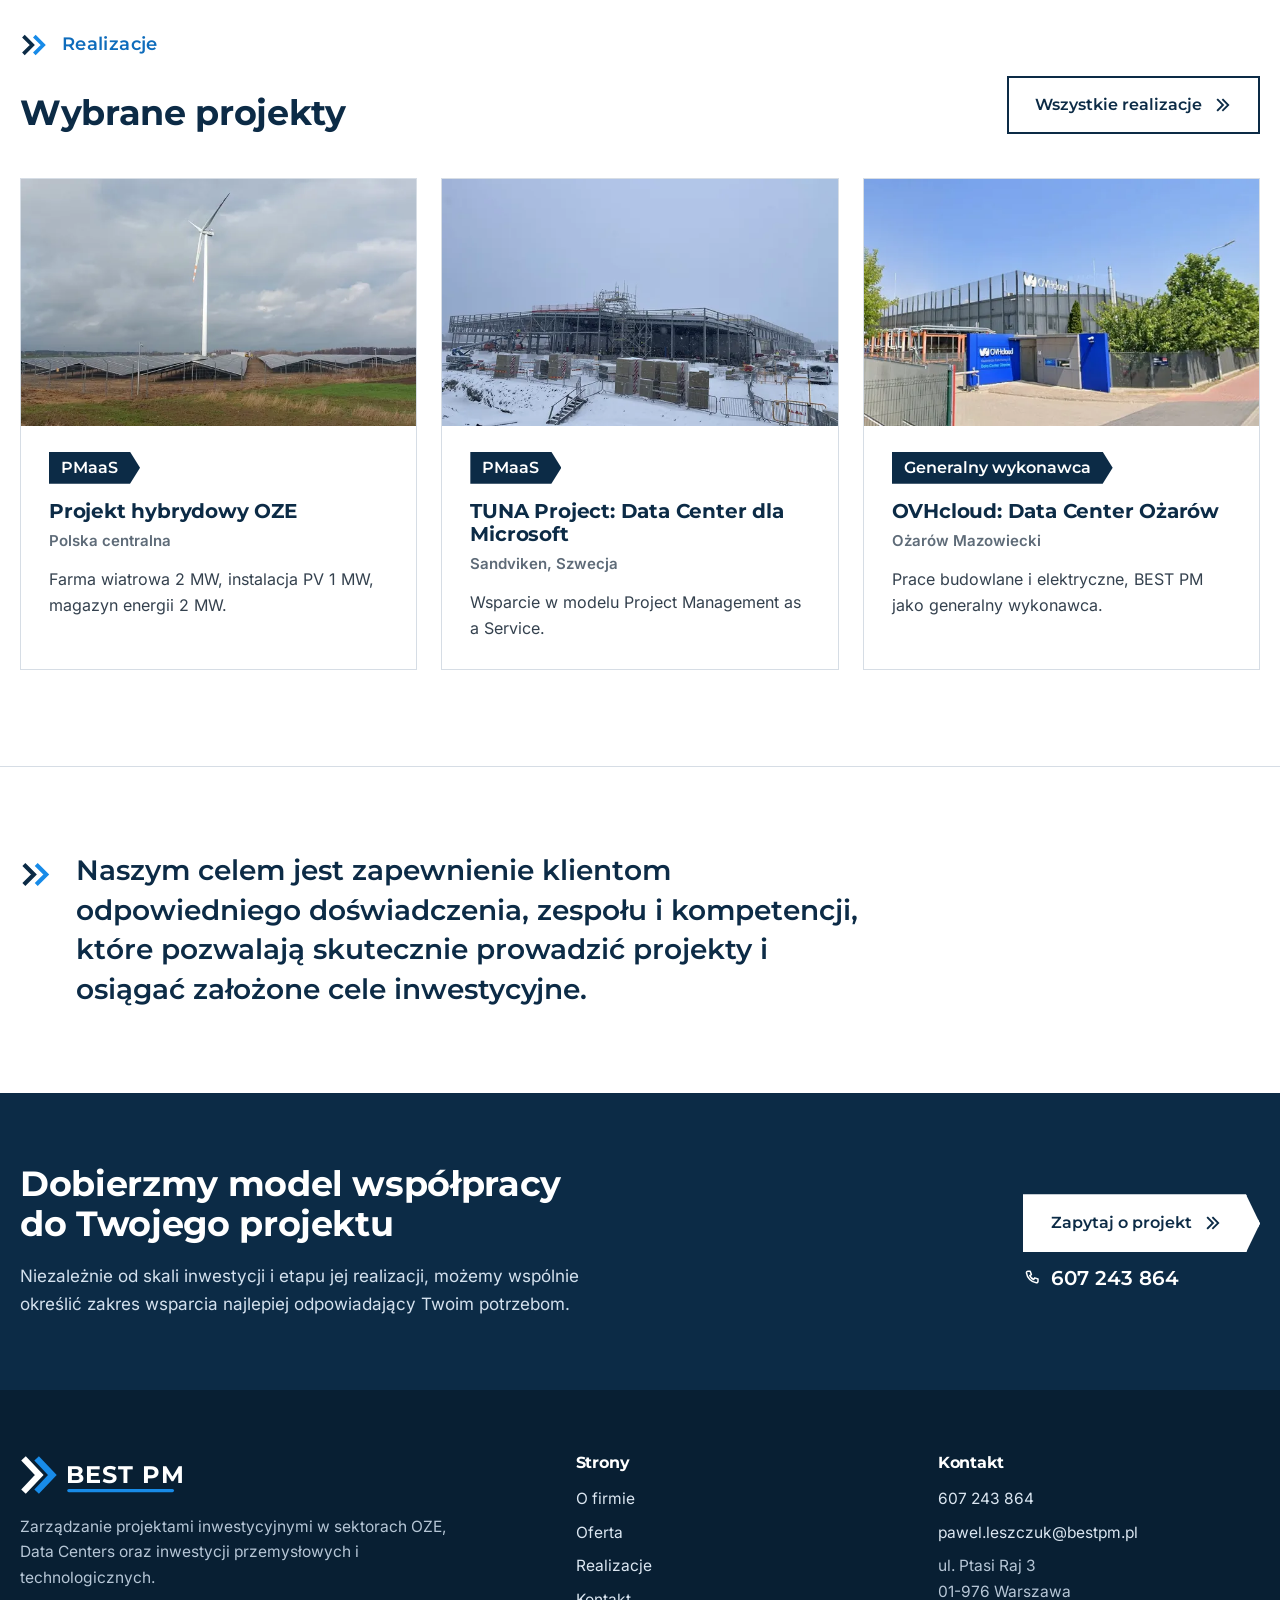
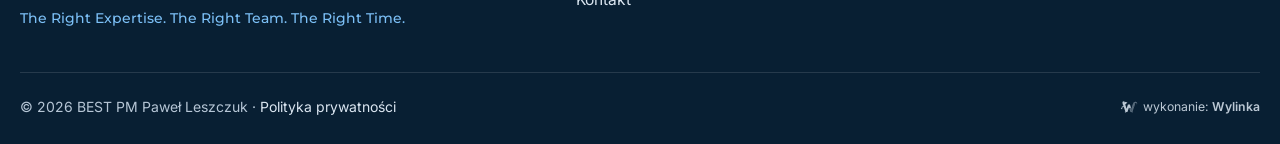
==== commit bf051054: "Model strony na nowych tresciach: O firmie, Oferta, Realizacje z kafelkami, nowe logo" ====
--- a/index.html
+++ b/index.html
@@ -3,15 +3,21 @@
 <head>
 <meta charset="utf-8">
 <meta name="viewport" content="width=device-width,initial-scale=1">
-<title>BEST PM - zarządzanie projektami budowlanymi i wykonawstwo instalacji, Warszawa</title>
-<meta name="description" content="BEST PM Paweł Leszczuk: zarządzanie projektami w branży budowlanej, prace ogólnobudowlane i elektroinstalacyjne. Centra handlowe, biurowce, farmy wiatrowe, Data Center.">
+<title>BEST PM - zarządzanie projektami inwestycyjnymi: OZE, Data Centers, przemysł</title>
+<meta name="description" content="BEST PM: zarządzanie projektami inwestycyjnymi w sektorach OZE, Data Centers oraz inwestycji przemysłowych i technologicznych. Project Management, Construction Management i PMaaS.">
 <meta name="robots" content="noindex,nofollow">
-<meta name="theme-color" content="#003CB4">
-<link rel="icon" href="data:image/svg+xml,%3Csvg xmlns='http://www.w3.org/2000/svg' viewBox='0 0 32 32'%3E%3Crect width='32' height='32' fill='%23003CB4'/%3E%3Cpath d='M9 20h10' stroke='%23fff' stroke-width='3' stroke-linecap='round'/%3E%3Crect x='20' y='16.5' width='7' height='7' fill='%23fff' transform='rotate(45 23.5 20)'/%3E%3Cpath d='M5 12h12' stroke='%23fff' stroke-width='3' stroke-linecap='round'/%3E%3C/svg%3E">
-<link rel="preconnect" href="https://fonts.googleapis.com">
-<link rel="preconnect" href="https://fonts.gstatic.com" crossorigin>
-<link href="https://fonts.googleapis.com/css2?family=Inter:wght@400;500;600&family=Montserrat:wght@600;700;800&display=swap" rel="stylesheet">
-<link rel="stylesheet" href="style.css">
+<meta name="theme-color" content="#0C2B46">
+<link rel="icon" href="data:image/svg+xml,%3Csvg xmlns='http://www.w3.org/2000/svg' viewBox='0 0 32 32'%3E%3Crect width='32' height='32' rx='6' fill='%23fff'/%3E%3Cg fill='none' stroke-width='4.4'%3E%3Cpath d='M5 6l10 10L5 26' stroke='%230C2B46'/%3E%3Cpath d='M15 6l10 10-10 10' stroke='%23188BE8'/%3E%3C/g%3E%3C/svg%3E">
+<link rel="preload" href="fonts/montserrat-rdzen.woff2" as="font" type="font/woff2" crossorigin>
+<link rel="preload" href="fonts/inter-rdzen.woff2" as="font" type="font/woff2" crossorigin>
+<style>
+@font-face{font-family:"Montserrat";font-style:normal;font-weight:500 700;font-display:swap;src:url(fonts/montserrat-rdzen.woff2) format("woff2");unicode-range:U+0020-007E,U+00A0,U+00A9,U+00AB,U+00B0,U+00B7,U+00BB,U+00D3,U+00F3,U+2013,U+2018-2019,U+201C-201E,U+2022,U+2026}
+@font-face{font-family:"Montserrat";font-style:normal;font-weight:500 700;font-display:swap;src:url(fonts/montserrat-pl.woff2) format("woff2");unicode-range:U+0104-0107,U+0118-0119,U+0141-0144,U+015A-015B,U+0179-017C}
+@font-face{font-family:"Inter";font-style:normal;font-weight:400 700;font-display:swap;src:url(fonts/inter-rdzen.woff2) format("woff2");unicode-range:U+0020-007E,U+00A0,U+00A9,U+00AB,U+00B0,U+00B7,U+00BB,U+00D3,U+00D7,U+00F3,U+2013-2014,U+2018-2019,U+201C-201E,U+2022,U+2026,U+20AC}
+@font-face{font-family:"Inter";font-style:normal;font-weight:400 700;font-display:swap;src:url(fonts/inter-pl.woff2) format("woff2");unicode-range:U+0104-0107,U+0118-0119,U+0141-0144,U+015A-015B,U+0179-017C}
+</style>
+<link rel="stylesheet" href="style.css?v=2">
+<link rel="preload" as="image" type="image/webp" imagesrcset="img/hero-1200.webp 1200w, img/hero-2000.webp 2000w, img/hero-2800.webp 2800w, img/hero-4032.webp 4032w" imagesizes="(max-width:760px) 221vh, (max-aspect-ratio:4/3) 134vh, 100vw" fetchpriority="high">
 <style>
 .wylinka-badge{display:inline-flex;align-items:center;gap:.4em;color:inherit;text-decoration:none;font-size:.875em;line-height:1;opacity:.85}
 .wylinka-badge:hover,.wylinka-badge:focus-visible{opacity:1}
@@ -26,85 +32,74 @@
 </style>
 </head>
 <body>
+<a class="skip" href="#tresc">Przejdź do treści</a>
 <header class="top"><div class="wrap">
-<a class="logo" href="index.html" aria-label="BEST PM, strona główna"><svg viewBox="0 0 172 44" role="img" aria-label="BEST PM"><rect width="172" height="44" fill="#003CB4"/><text x="86" y="31" text-anchor="middle" font-family="Montserrat,Arial,sans-serif" font-weight="800" font-size="23" letter-spacing=".6" fill="#fff">BEST PM</text></svg></a>
-<nav class="nav" aria-label="Menu główne"><a href="index.html" aria-current=page>O firmie</a><a href="oferta.html">Oferta</a><a href="realizacje.html">Realizacje</a><a href="kontakt.html">Kontakt</a></nav>
-<a class="tel" href="tel:+48607243864"><svg viewBox="0 0 24 24" fill="none" stroke="currentColor" stroke-width="2" stroke-linecap="round" stroke-linejoin="round" aria-hidden="true"><path d="M22 16.9v3a2 2 0 0 1-2.2 2 19.8 19.8 0 0 1-8.6-3.1 19.5 19.5 0 0 1-6-6A19.8 19.8 0 0 1 2.1 4.2 2 2 0 0 1 4.1 2h3a2 2 0 0 1 2 1.7c.1.9.4 1.8.7 2.7a2 2 0 0 1-.5 2.1L8 9.8a16 16 0 0 0 6 6l1.3-1.3a2 2 0 0 1 2.1-.4c.9.3 1.8.6 2.7.7a2 2 0 0 1 1.7 2z"/></svg>607 243 864</a>
-<button class="burger" type="button" aria-label="Menu" aria-expanded="false"><svg viewBox="0 0 24 24" fill="none" stroke="currentColor" stroke-width="2.2" stroke-linecap="round" aria-hidden="true"><path d="M4 7h16M4 12h16M4 17h16"/></svg></button>
-<a class="tel-ikona" href="tel:+48607243864" aria-label="Zadzwoń 607 243 864"><svg viewBox="0 0 24 24" fill="none" stroke="currentColor" stroke-width="2" stroke-linecap="round" stroke-linejoin="round" aria-hidden="true"><path d="M22 16.9v3a2 2 0 0 1-2.2 2 19.8 19.8 0 0 1-8.6-3.1 19.5 19.5 0 0 1-6-6A19.8 19.8 0 0 1 2.1 4.2 2 2 0 0 1 4.1 2h3a2 2 0 0 1 2 1.7c.1.9.4 1.8.7 2.7a2 2 0 0 1-.5 2.1L8 9.8a16 16 0 0 0 6 6l1.3-1.3a2 2 0 0 1 2.1-.4c.9.3 1.8.6 2.7.7a2 2 0 0 1 1.7 2z"/></svg></a>
+<a class="logo" href="index.html" aria-label="BEST PM, strona główna"><svg class="logo-svg" viewBox="0 0 236 48" role="img" aria-label="BEST PM"><g fill="none" stroke-width="7.2" stroke-linejoin="miter" stroke-miterlimit="10"><path d="M4 5l18 19L4 43" stroke="#0C2B46"/><path d="M19 5l18 19-18 19" stroke="#188BE8"/></g><text x="52" y="33.5" font-family="Montserrat,Arial,sans-serif" font-weight="700" font-size="27" letter-spacing="1.2" fill="#0C2B46">BEST PM</text><rect x="54" y="40" width="122" height="3.6" rx="1.8" fill="#188BE8"/></svg></a>
+<nav class="nav" aria-label="Menu główne"><a href="index.html" aria-current="page">O firmie</a><a href="oferta.html">Oferta</a><a href="realizacje.html">Realizacje</a><a href="kontakt.html">Kontakt</a></nav>
+<div class="jez" aria-label="Wersja językowa"><span class="akt" aria-current="true">PL</span><span class="sep">/</span><a href="#" aria-disabled="true" title="Wersja angielska: po przekazaniu angielskich tekstów">EN</a></div>
+<a class="tel" href="tel:+48607243864"><svg class="ik" viewBox="0 0 24 24" aria-hidden="true"><path d="M6.6 3h3l1.6 4.4-2.2 1.4a11 11 0 0 0 5.2 5.2l1.4-2.2L20 13.4v3a2 2 0 0 1-2.2 2A15.6 15.6 0 0 1 4.6 5.2 2 2 0 0 1 6.6 3z"/></svg>607 243 864</a>
+<button class="burger" type="button" aria-label="Menu" aria-expanded="false"><i></i><i></i><i></i></button>
 </div></header>
-<div class="menu-pan" aria-label="Menu"><a class="poz" href="index.html" aria-current=page>O firmie</a><a class="poz" href="oferta.html">Oferta</a><a class="poz" href="realizacje.html">Realizacje</a><a class="poz" href="kontakt.html">Kontakt</a><a class="btn" href="tel:+48607243864"><svg viewBox="0 0 24 24" fill="none" stroke="currentColor" stroke-width="2" stroke-linecap="round" stroke-linejoin="round" aria-hidden="true"><path d="M22 16.9v3a2 2 0 0 1-2.2 2 19.8 19.8 0 0 1-8.6-3.1 19.5 19.5 0 0 1-6-6A19.8 19.8 0 0 1 2.1 4.2 2 2 0 0 1 4.1 2h3a2 2 0 0 1 2 1.7c.1.9.4 1.8.7 2.7a2 2 0 0 1-.5 2.1L8 9.8a16 16 0 0 0 6 6l1.3-1.3a2 2 0 0 1 2.1-.4c.9.3 1.8.6 2.7.7a2 2 0 0 1 1.7 2z"/></svg>Zadzwoń: 607 243 864</a><p class="kont">pawel.leszczuk@bestpm.pl<br>ul. Ptasi Raj 3, 01-976 Warszawa</p></div>
-<main>
-
+<div class="menu-pan" aria-label="Menu"><a class="poz" href="index.html" aria-current="page"><svg class="ch" viewBox="0 0 44 32" aria-hidden="true"><path d="M5 3l13 13L5 29" stroke="#0C2B46"/><path d="M21 3l13 13-13 13" stroke="#188BE8"/></svg>O firmie</a><a class="poz" href="oferta.html"><svg class="ch" viewBox="0 0 44 32" aria-hidden="true"><path d="M5 3l13 13L5 29" stroke="#0C2B46"/><path d="M21 3l13 13-13 13" stroke="#188BE8"/></svg>Oferta</a><a class="poz" href="realizacje.html"><svg class="ch" viewBox="0 0 44 32" aria-hidden="true"><path d="M5 3l13 13L5 29" stroke="#0C2B46"/><path d="M21 3l13 13-13 13" stroke="#188BE8"/></svg>Realizacje</a><a class="poz" href="kontakt.html"><svg class="ch" viewBox="0 0 44 32" aria-hidden="true"><path d="M5 3l13 13L5 29" stroke="#0C2B46"/><path d="M21 3l13 13-13 13" stroke="#188BE8"/></svg>Kontakt</a><a class="btn" href="tel:+48607243864"><svg class="ik" viewBox="0 0 24 24" aria-hidden="true"><path d="M6.6 3h3l1.6 4.4-2.2 1.4a11 11 0 0 0 5.2 5.2l1.4-2.2L20 13.4v3a2 2 0 0 1-2.2 2A15.6 15.6 0 0 1 4.6 5.2 2 2 0 0 1 6.6 3z"/></svg>Zadzwoń: 607 243 864</a><p class="kont">pawel.leszczuk@bestpm.pl<br>ul. Ptasi Raj 3, 01-976 Warszawa</p><p class="jez-m"><b>PL</b> / <span title="Wersja angielska: po przekazaniu angielskich tekstów">EN</span></p></div>
+<main id="tresc">
 <section class="hero">
-<div class="wrap"><div class="hero-txt">
-<div class="ms" aria-hidden="true"><i></i><b></b></div>
-<h1>Zarządzanie projektami budowlanymi i wykonawstwo instalacji</h1>
-<p>Rozpoznajemy potrzeby, wyznaczamy cel i prowadzimy realizację w ustalonych terminach. Od biurowców i centrów handlowych po farmy wiatrowe i Data Center.</p>
-<div class="hero-akcje"><a class="btn" href="kontakt.html#zapytanie" data-cta>Zapytaj o projekt <svg viewBox="0 0 24 24" fill="none" stroke="currentColor" stroke-width="2.2" stroke-linecap="round" stroke-linejoin="round" aria-hidden="true"><path d="M5 12h14M13 6l6 6-6 6"/></svg></a><a class="link" href="realizacje.html">Zobacz realizacje</a></div>
-<p class="adres-mini">BEST PM Paweł Leszczuk, ul. Ptasi Raj 3, Warszawa</p>
-</div></div>
-<div class="gantt" aria-hidden="true">
-<div class="bar"><img src="img/r8.webp" alt="" style="object-position:50% 45%" fetchpriority="high"></div>
-<div class="bar"><img src="img/r12.webp" alt="" style="object-position:50% 40%"></div>
-<div class="bar"><img src="img/r7.webp" alt="" style="object-position:50% 55%"></div>
-<div class="bar"><img src="img/o_gpz.webp" alt="" style="object-position:50% 60%"></div>
+<img class="hero-foto" src="img/hero-2000.webp" srcset="img/hero-1200.webp 1200w, img/hero-2000.webp 2000w, img/hero-2800.webp 2800w, img/hero-4032.webp 4032w" sizes="(max-width:760px) 221vh, (max-aspect-ratio:4/3) 134vh, 100vw" width="4032" height="3024" alt="Konstrukcja centrum danych w Sandviken w trakcie budowy" fetchpriority="high">
+<div class="hero-cien" aria-hidden="true"></div>
+<div class="wrap hero-tresc">
+<h1>Zarządzanie projektami inwestycyjnymi <span>OZE, Data Centers, przemysł</span></h1>
+<p class="lead">Wspieramy inwestorów na każdym etapie: od przygotowania i planowania, przez zarządzanie i koordynację, aż po realizację i uruchomienie inwestycji.</p>
+<div class="hero-akcje"><a class="btn" href="kontakt.html#zapytanie" data-cta>Zapytaj o projekt <svg class="arr" viewBox="0 0 24 24" aria-hidden="true"><path d="M5 5l7 7-7 7M12 5l7 7-7 7"/></svg></a></div>
+<div class="haslo" aria-label="The Right Expertise. The Right Team. The Right Time.">
+<span><b>The Right</b> Expertise</span><span><b>The Right</b> Team</span><span><b>The Right</b> Time</span>
+</div>
 </div>
 </section>
-
-<section class="sek"><div class="wrap dwa">
-<div><div class="ms" aria-hidden="true"><i></i><b></b></div><h2>Projekt prowadzony od celu do realizacji</h2>
-<p class="duzy">Best PM zajmuje się zarządzaniem projektami w branży budowlanej oraz wykonawstwem prac ogólnobudowlanych i elektroinstalacyjnych.</p>
-<p>Skupiamy wokół siebie rzetelnych partnerów. Jako grupa firm realizujemy zarówno proste projekty, jak i zaawansowane instalacje. Potencjał firmy to wieloletnie doświadczenie z budów i instalacji dla biurowców, zakładów przemysłowych, centrów handlowych, farm wiatrowych i obiektów specjalistycznych, takich jak Data Center.</p>
-<p>Zarządzanie projektem w naszym wydaniu to rozpoznanie potrzeb klienta, wyznaczenie celu i realizacja: efektywnie, precyzyjnie, według szczegółowego planu, w najwyższej jakości i w ustalonych terminach. Dzięki takiej kulturze pracy nawet skomplikowane projekty są sprawnie zarządzane.</p>
+<section class="sek"><div class="wrap o-siatka">
+<div class="o-lewa"><p class="znak"><svg class="ch" viewBox="0 0 44 32" aria-hidden="true"><path d="M5 3l13 13L5 29" stroke="#0C2B46"/><path d="M21 3l13 13-13 13" stroke="#188BE8"/></svg><span>O BEST PM</span></p><h2>Odpowiednie doświadczenie, zespół i kompetencje dla Twojej inwestycji</h2>
+<div class="liczba"><b>26</b><span>lat doświadczenia założyciela w zarządzaniu projektami inwestycyjnymi</span></div></div>
+<div class="o-prawa">
+<p class="duzy">BEST PM to firma specjalizująca się w zarządzaniu projektami inwestycyjnymi w sektorach OZE, Data Centers oraz inwestycji przemysłowych i technologicznych.</p>
+<p>Łączymy doświadczenie, kompetencje zarządcze i praktyczną znajomość procesów inwestycyjnych, wspierając klientów na różnych etapach realizacji projektów.</p>
+<p>BEST PM opiera swoje kompetencje na 26-letnim doświadczeniu założyciela w zarządzaniu projektami inwestycyjnymi, zdobytym przy realizacji przedsięwzięć w różnych sektorach gospodarki.</p>
 </div>
-<figure class="foto-rama" style="margin:0"><img src="img/r9.webp" alt="Budynek w rusztowaniach z banerem BEST PM" loading="lazy" width="980" height="490"><figcaption>Generalny wykonawca: BEST PM</figcaption></figure>
+</div>
+<div class="wrap"><ol class="etapy" aria-label="Etapy inwestycji, w których wspieramy klientów">
+<li><span>01</span>Przygotowanie i planowanie</li><li><span>02</span>Zarządzanie i koordynacja</li><li><span>03</span>Realizacja</li><li><span>04</span>Uruchomienie inwestycji</li>
+</ol></div></section>
+<section class="sek szara"><div class="wrap">
+<div class="wstep"><p class="znak"><svg class="ch" viewBox="0 0 44 32" aria-hidden="true"><path d="M5 3l13 13L5 29" stroke="#0C2B46"/><path d="M21 3l13 13-13 13" stroke="#188BE8"/></svg><span>Obszary specjalizacji</span></p><h2>Trzy sektory, w których prowadzimy projekty</h2></div>
+<div class="sektory"><a class="sektor" href="oferta.html#oze"><div class="s-foto"><img src="img/hybryda-960.webp" srcset="img/hybryda-640.webp 640w, img/hybryda-960.webp 960w, img/hybryda-1280.webp 1280w" sizes="(min-width:1100px) 380px, (min-width:760px) 31vw, 100vw" width="1280" height="800" alt="Turbina wiatrowa i farma fotowoltaiczna" loading="lazy" decoding="async"></div><div class="s-tekst"><h3>OZE: wiatr, PV, BESS</h3><p>Energetyka wiatrowa, instalacje fotowoltaiczne i systemy magazynowania energii, od przygotowania po realizację.</p><span class="wiecej">Więcej w ofercie <svg class="arr" viewBox="0 0 24 24" aria-hidden="true"><path d="M5 5l7 7-7 7M12 5l7 7-7 7"/></svg></span></div></a><a class="sektor" href="oferta.html#dc"><div class="s-foto"><img src="img/tuna-960.webp" srcset="img/tuna-640.webp 640w, img/tuna-960.webp 960w, img/tuna-1280.webp 1280w" sizes="(min-width:1100px) 380px, (min-width:760px) 31vw, 100vw" width="1280" height="800" alt="Budowa centrum danych" loading="lazy" decoding="async"></div><div class="s-tekst"><h3>Data Centers</h3><p>Budowa i rozwój centrów danych: infrastruktura elektroenergetyczna, systemy zasilania, koordynacja wielu branż.</p><span class="wiecej">Więcej w ofercie <svg class="arr" viewBox="0 0 24 24" aria-hidden="true"><path d="M5 5l7 7-7 7M12 5l7 7-7 7"/></svg></span></div></a><a class="sektor" href="oferta.html#przemysl"><div class="s-foto"><img src="img/obudowa-960.webp" srcset="img/obudowa-640.webp 640w, img/obudowa-960.webp 960w, img/obudowa-1200.webp 1200w" sizes="(min-width:1100px) 380px, (min-width:760px) 31vw, 100vw" width="1200" height="750" alt="Obudowa układu kogeneracyjnego" loading="lazy" decoding="async"></div><div class="s-tekst"><h3>Inwestycje przemysłowe i technologiczne</h3><p>Budowa, modernizacja i rozbudowa obiektów oraz infrastruktury technicznej, także w generalnym wykonawstwie.</p><span class="wiecej">Więcej w ofercie <svg class="arr" viewBox="0 0 24 24" aria-hidden="true"><path d="M5 5l7 7-7 7M12 5l7 7-7 7"/></svg></span></div></a></div>
 </div></section>
-
-<section class="sek niebieska na-ciemnym"><div class="wrap">
-<div class="wstep"><div class="ms" aria-hidden="true"><i></i><b></b></div><h2>Obiekty, przy których zdobyliśmy doświadczenie</h2><p>Wybrane realizacje z lat 2001-2015. Pełna lista z latami w zakładce Realizacje.</p></div>
-<div class="sektory">
-<div class="sektor"><h3>Centra handlowe</h3><ul><li>Auchan Żory</li><li>Wola Park w Warszawie</li><li>E. Leclerc w Słupsku</li><li>Magnolia Park we Wrocławiu</li></ul></div>
-<div class="sektor"><h3>Biurowce</h3><ul><li>Plac Zbawiciela w Warszawie</li><li>Holland Park w Warszawie</li><li>City House w Warszawie</li></ul></div>
-<div class="sektor"><h3>Farmy wiatrowe</h3><ul><li>Karścino 69 MW</li><li>Mogilno 24 MW</li><li>Buk-Opalenica 16,8 MW</li><li>Drawsko 10 MW</li><li>i 5 kolejnych</li></ul></div>
-<div class="sektor"><h3>Przemysł i obiekty specjalne</h3><ul><li>Valeo Skawina</li><li>Ambasada Francji w Warszawie</li><li>Data Center w rejonie Warszawy</li></ul></div>
-</div>
+<section class="sek granat"><div class="wrap">
+<div class="wstep"><p class="znak"><svg class="ch" viewBox="0 0 44 32" aria-hidden="true"><path d="M5 3l13 13L5 29" stroke="#fff"/><path d="M21 3l13 13-13 13" stroke="#188BE8"/></svg><span>Modele współpracy</span></p><h2>Elastyczny model współpracy, dopasowany do projektu</h2><p>Możemy przejąć kompleksowe zarządzanie inwestycją wraz z realizacją prac, świadczyć usługi Project Management lub zapewnić wybrane kompetencje i zasoby projektowe.</p></div>
+<div class="modele">
+<a class="model" href="oferta.html#model-a"><b>A</b><h3>Project Management &amp; Construction Management wraz z realizacją prac</h3><p>Jeden partner odpowiedzialny za zarządzanie i wykonanie uzgodnionego zakresu.</p></a>
+<a class="model" href="oferta.html#model-b"><b>B</b><h3>Project Management</h3><p>Zarządzanie projektem inwestycyjnym w imieniu inwestora, bez wykonywania prac.</p></a>
+<a class="model" href="oferta.html#model-c"><b>C</b><h3>Project Management as a Service (PMaaS)</h3><p>Kierownicy projektów i zespoły wtedy, gdy są potrzebne, bez rozbudowy etatów.</p></a>
+</div></div></section>
+<section class="sek"><div class="wrap">
+<div class="wstep wstep-rz"><p class="znak"><svg class="ch" viewBox="0 0 44 32" aria-hidden="true"><path d="M5 3l13 13L5 29" stroke="#0C2B46"/><path d="M21 3l13 13-13 13" stroke="#188BE8"/></svg><span>Realizacje</span></p><h2>Wybrane projekty</h2><a class="btn obrys" href="realizacje.html">Wszystkie realizacje <svg class="arr" viewBox="0 0 24 24" aria-hidden="true"><path d="M5 5l7 7-7 7M12 5l7 7-7 7"/></svg></a></div>
+<div class="kafle trzy"><article class="kafel"><div class="k-foto"><img src="img/hybryda-960.webp" srcset="img/hybryda-640.webp 640w, img/hybryda-960.webp 960w, img/hybryda-1280.webp 1280w" sizes="(min-width:1100px) 390px, (min-width:760px) 31vw, 100vw" width="1280" height="800" alt="Turbina wiatrowa i farma fotowoltaiczna projektu hybrydowego OZE" loading="lazy" decoding="async"></div><div class="k-tekst"><p class="rola">PMaaS</p><h3>Projekt hybrydowy OZE</h3><p class="miejsce">Polska centralna</p><p>Farma wiatrowa 2 MW, instalacja PV 1 MW, magazyn energii 2 MW.</p></div></article><article class="kafel"><div class="k-foto"><img src="img/tuna-960.webp" srcset="img/tuna-640.webp 640w, img/tuna-960.webp 960w, img/tuna-1280.webp 1280w" sizes="(min-width:1100px) 390px, (min-width:760px) 31vw, 100vw" width="1280" height="800" alt="Konstrukcja stalowa centrum danych w Sandviken w trakcie budowy" loading="lazy" decoding="async"></div><div class="k-tekst"><p class="rola">PMaaS</p><h3>TUNA Project: Data Center dla Microsoft</h3><p class="miejsce">Sandviken, Szwecja</p><p>Wsparcie w modelu Project Management as a Service.</p></div></article><article class="kafel"><div class="k-foto"><img src="img/ozarow-858.webp" srcset="img/ozarow-640.webp 640w, img/ozarow-858.webp 858w" sizes="(min-width:1100px) 390px, (min-width:760px) 31vw, 100vw" width="858" height="536" alt="Budynek centrum danych OVHcloud w Ożarowie Mazowieckim od strony ulicy" loading="lazy" decoding="async"></div><div class="k-tekst"><p class="rola">Generalny wykonawca</p><h3>OVHcloud: Data Center Ożarów</h3><p class="miejsce">Ożarów Mazowiecki</p><p>Prace budowlane i elektryczne, BEST PM jako generalny wykonawca.</p></div></article></div>
 </div></section>
-
-<section class="sek szara"><div class="wrap">
-<div class="wstep"><div class="ms" aria-hidden="true"><i></i><b></b></div><h2>Oferta</h2><p>Pięć obszarów, w których prowadzimy projekty samodzielnie albo ze stałymi partnerami.</p></div>
-<div class="przewijak"><div class="tor"><article class="karta"><div class="gal"><div class="slajdy"><img src="img/o_harmonogram.webp" alt="Harmonogram projektu" width="980" height="490" loading="lazy" decoding="async"><img src="img/o_rysunek.webp" alt="Praca na dokumentacji technicznej" width="980" height="490" loading="lazy" decoding="async"><img src="img/o_ekipa.webp" alt="Ekipa na placu budowy" width="980" height="490" loading="lazy" decoding="async"></div><button class="p" type="button" aria-label="Poprzednie zdjęcie"><svg viewBox="0 0 24 24" fill="none" stroke="currentColor" stroke-width="2.2" stroke-linecap="round" stroke-linejoin="round" aria-hidden="true"><path d="M15 18l-6-6 6-6"/></svg></button><button class="n" type="button" aria-label="Następne zdjęcie"><svg viewBox="0 0 24 24" fill="none" stroke="currentColor" stroke-width="2.2" stroke-linecap="round" stroke-linejoin="round" aria-hidden="true"><path d="M9 18l6-6-6-6"/></svg></button><span class="licz"></span></div><div class="tekst"><h3>Zarządzanie projektami</h3><p>Koordynacja, planowanie, kontrola i nadzór, tak żeby zakres projektu zrealizować w ustalonym czasie, kosztach i jakości.</p></div></article><article class="karta"><div class="gal"><div class="slajdy"><img src="img/o_gpz.webp" alt="Stacja elektroenergetyczna przy farmie wiatrowej" width="980" height="490" loading="lazy" decoding="async"><img src="img/o_linia.webp" alt="Konstrukcje linii napowietrznej" width="980" height="490" loading="lazy" decoding="async"><img src="img/o_instalacje.webp" alt="Instalacje pod stropem hali" width="980" height="490" loading="lazy" decoding="async"></div><button class="p" type="button" aria-label="Poprzednie zdjęcie"><svg viewBox="0 0 24 24" fill="none" stroke="currentColor" stroke-width="2.2" stroke-linecap="round" stroke-linejoin="round" aria-hidden="true"><path d="M15 18l-6-6 6-6"/></svg></button><button class="n" type="button" aria-label="Następne zdjęcie"><svg viewBox="0 0 24 24" fill="none" stroke="currentColor" stroke-width="2.2" stroke-linecap="round" stroke-linejoin="round" aria-hidden="true"><path d="M9 18l6-6-6-6"/></svg></button><span class="licz"></span></div><div class="tekst"><h3>Instalacje elektryczne i elektrotechniczne</h3><p>Od stacji i przyłączy średniego napięcia, przez instalacje silnoprądowe, po słaboprądowe. Także projekt i uzgodnienia.</p></div></article><article class="karta"><div class="gal"><div class="slajdy"><img src="img/r12.webp" alt="Atrium centrum handlowego" width="980" height="490" loading="lazy" decoding="async"><img src="img/r10.webp" alt="Wnętrze salonu w centrum handlowym" width="980" height="490" loading="lazy" decoding="async"><img src="img/r1.webp" alt="Oświetlenie pasażu centrum handlowego" width="980" height="490" loading="lazy" decoding="async"></div><button class="p" type="button" aria-label="Poprzednie zdjęcie"><svg viewBox="0 0 24 24" fill="none" stroke="currentColor" stroke-width="2.2" stroke-linecap="round" stroke-linejoin="round" aria-hidden="true"><path d="M15 18l-6-6 6-6"/></svg></button><button class="n" type="button" aria-label="Następne zdjęcie"><svg viewBox="0 0 24 24" fill="none" stroke="currentColor" stroke-width="2.2" stroke-linecap="round" stroke-linejoin="round" aria-hidden="true"><path d="M9 18l6-6-6-6"/></svg></button><span class="licz"></span></div><div class="tekst"><h3>Aranżacje i realizacje wnętrz</h3><p>Wykończenie powierzchni komercyjnych ze wszystkimi instalacjami elektrycznymi, razem ze stałymi partnerami.</p></div></article><article class="karta"><div class="gal"><div class="slajdy"><img src="img/o_plany.webp" alt="Omawianie rysunków na budowie" width="980" height="490" loading="lazy" decoding="async"><img src="img/o_hala.webp" alt="Hala w trakcie wykończenia" width="980" height="490" loading="lazy" decoding="async"></div><button class="p" type="button" aria-label="Poprzednie zdjęcie"><svg viewBox="0 0 24 24" fill="none" stroke="currentColor" stroke-width="2.2" stroke-linecap="round" stroke-linejoin="round" aria-hidden="true"><path d="M15 18l-6-6 6-6"/></svg></button><button class="n" type="button" aria-label="Następne zdjęcie"><svg viewBox="0 0 24 24" fill="none" stroke="currentColor" stroke-width="2.2" stroke-linecap="round" stroke-linejoin="round" aria-hidden="true"><path d="M9 18l6-6-6-6"/></svg></button><span class="licz"></span></div><div class="tekst"><h3>Doradztwo techniczne i serwis</h3><p>Doprecyzowanie potrzeb, kontrola i ocena projektów planowanych, w trakcie i zrealizowanych, utrzymanie obiektów.</p></div></article><article class="karta"><div class="gal"><div class="slajdy"><img src="img/o_koparka.webp" alt="Prace ziemne" width="980" height="490" loading="lazy" decoding="async"><img src="img/r8.webp" alt="Rusztowanie z banerem Generalny wykonawca BEST PM" width="980" height="490" loading="lazy" decoding="async"><img src="img/o_zbrojenie.webp" alt="Zbrojenie konstrukcji" width="980" height="490" loading="lazy" decoding="async"></div><button class="p" type="button" aria-label="Poprzednie zdjęcie"><svg viewBox="0 0 24 24" fill="none" stroke="currentColor" stroke-width="2.2" stroke-linecap="round" stroke-linejoin="round" aria-hidden="true"><path d="M15 18l-6-6 6-6"/></svg></button><button class="n" type="button" aria-label="Następne zdjęcie"><svg viewBox="0 0 24 24" fill="none" stroke="currentColor" stroke-width="2.2" stroke-linecap="round" stroke-linejoin="round" aria-hidden="true"><path d="M9 18l6-6-6-6"/></svg></button><span class="licz"></span></div><div class="tekst"><h3>Prace ogólnobudowlane</h3><p>Prace ziemne, fundamentowe, konstrukcyjne, drogowe i wykończeniowe, całe obiekty albo ich fragmenty.</p></div></article></div>
-<div class="strzalki"><button type="button" aria-label="Poprzednie"><svg viewBox="0 0 24 24" fill="none" stroke="currentColor" stroke-width="2.2" stroke-linecap="round" stroke-linejoin="round" aria-hidden="true"><path d="M15 18l-6-6 6-6"/></svg></button><button type="button" aria-label="Następne"><svg viewBox="0 0 24 24" fill="none" stroke="currentColor" stroke-width="2.2" stroke-linecap="round" stroke-linejoin="round" aria-hidden="true"><path d="M9 18l6-6-6-6"/></svg></button></div></div>
-<p style="margin-top:26px"><a class="link" href="oferta.html">Pełny opis oferty</a></p>
+<section class="sek cel"><div class="wrap cel-siatka">
+<p class="cytat">Naszym celem jest zapewnienie klientom odpowiedniego doświadczenia, zespołu i kompetencji, które pozwalają skutecznie prowadzić projekty i osiągać założone cele inwestycyjne.</p>
 </div></section>
-
-<section class="sek"><div class="wrap dwa" style="align-items:start">
-<div><div class="ms" aria-hidden="true"><i></i><b></b></div><h2>Kierownik projektu w harmonogramie budowy</h2>
-<p>Kierownik Projektu uczestniczy bezpośrednio w zarządzaniu: koordynuje zadania, planuje, kontroluje, nadzoruje procesy i dba o właściwą komunikację między uczestnikami. Precyzuje kierunek zmian i definiuje zagrożenia, żeby je zneutralizować.</p>
-<p>Bazujemy na doświadczeniu, ale stosujemy też sprawdzone metodyki zarządzania projektami (PRINCE2).</p></div>
-<div class="plan" aria-label="Etapy pracy kierownika projektu"><div class="plan-w"><span>Rozpoznanie potrzeb klienta</span><div class="tr"><i style="--s:0%;--w:16%"></i></div></div><div class="plan-w"><span>Wyznaczenie celu i zakresu</span><div class="tr"><i style="--s:10%;--w:16%"></i></div></div><div class="plan-w"><span>Planowanie</span><div class="tr"><i style="--s:20%;--w:20%"></i></div></div><div class="plan-w"><span>Koordynacja zadań</span><div class="tr"><i style="--s:30%;--w:56%"></i></div></div><div class="plan-w"><span>Kontrola i nadzór procesów</span><div class="tr"><i style="--s:34%;--w:58%"></i></div></div><div class="plan-w"><span>Komunikacja między uczestnikami</span><div class="tr"><i style="--s:26%;--w:66%"></i></div></div><div class="plan-w"><span>Kierunek zmian i neutralizacja zagrożeń</span><div class="tr"><i style="--s:40%;--w:50%"></i></div></div><div class="plan-w cel"><span>Zakres zrealizowany w ustalonym czasie, kosztach i jakości</span><div class="tr"><i></i></div></div></div>
+<section class="cta-pas"><div class="wrap">
+<div><h2>Dobierzmy model współpracy do Twojego projektu</h2><p>Niezależnie od skali inwestycji i etapu jej realizacji, możemy wspólnie określić zakres wsparcia najlepiej odpowiadający Twoim potrzebom.</p></div>
+<div class="cta-akcje"><a class="btn jasny" href="kontakt.html#zapytanie">Zapytaj o projekt <svg class="arr" viewBox="0 0 24 24" aria-hidden="true"><path d="M5 5l7 7-7 7M12 5l7 7-7 7"/></svg></a><a class="tel-duzy" href="tel:+48607243864"><svg class="ik" viewBox="0 0 24 24" aria-hidden="true"><path d="M6.6 3h3l1.6 4.4-2.2 1.4a11 11 0 0 0 5.2 5.2l1.4-2.2L20 13.4v3a2 2 0 0 1-2.2 2A15.6 15.6 0 0 1 4.6 5.2 2 2 0 0 1 6.6 3z"/></svg>607 243 864</a></div>
 </div></section>
-
-<section class="sek szara"><div class="wrap">
-<div class="wstep"><div class="ms" aria-hidden="true"><i></i><b></b></div><h2>Z placu budowy</h2></div>
-<div class="przewijak galeria"><div class="tor">
-<figure><img src="img/r8.webp" alt="Rusztowanie z banerem Generalny wykonawca BEST PM" loading="lazy" width="980" height="490"></figure><figure><img src="img/r12.webp" alt="Atrium centrum handlowego" loading="lazy" width="980" height="490"></figure><figure><img src="img/r7.webp" alt="Centrum handlowe wieczorem" loading="lazy" width="980" height="490"></figure><figure><img src="img/r6.webp" alt="Pasaż centrum handlowego" loading="lazy" width="980" height="490"></figure><figure><img src="img/r2.webp" alt="Strefa centralna centrum handlowego" loading="lazy" width="980" height="490"></figure><figure><img src="img/r10.webp" alt="Salon w centrum handlowym" loading="lazy" width="980" height="490"></figure>
-</div><div class="strzalki"><button type="button" aria-label="Poprzednie"><svg viewBox="0 0 24 24" fill="none" stroke="currentColor" stroke-width="2.2" stroke-linecap="round" stroke-linejoin="round" aria-hidden="true"><path d="M15 18l-6-6 6-6"/></svg></button><button type="button" aria-label="Następne"><svg viewBox="0 0 24 24" fill="none" stroke="currentColor" stroke-width="2.2" stroke-linecap="round" stroke-linejoin="round" aria-hidden="true"><path d="M9 18l6-6-6-6"/></svg></button></div></div>
-<p style="margin-top:26px"><a class="link" href="realizacje.html">Wszystkie realizacje</a></p>
-</div></section>
-
-<section class="sek niebieska cta na-ciemnym"><div class="wrap"><div><div class="ms" aria-hidden="true"><i></i><b></b></div><h2>Porozmawiajmy o Państwa projekcie</h2><p>Paweł Leszczuk, tel. 607 243 864, pawel.leszczuk@bestpm.pl</p></div><a class="btn jasny" href="tel:+48607243864"><svg viewBox="0 0 24 24" fill="none" stroke="currentColor" stroke-width="2" stroke-linecap="round" stroke-linejoin="round" aria-hidden="true"><path d="M22 16.9v3a2 2 0 0 1-2.2 2 19.8 19.8 0 0 1-8.6-3.1 19.5 19.5 0 0 1-6-6A19.8 19.8 0 0 1 2.1 4.2 2 2 0 0 1 4.1 2h3a2 2 0 0 1 2 1.7c.1.9.4 1.8.7 2.7a2 2 0 0 1-.5 2.1L8 9.8a16 16 0 0 0 6 6l1.3-1.3a2 2 0 0 1 2.1-.4c.9.3 1.8.6 2.7.7a2 2 0 0 1 1.7 2z"/></svg>Zadzwoń: 607 243 864</a></div></section>
 </main>
 <footer class="stopka"><div class="wrap">
 <div class="stopka-siatka">
-<div><a class="logo" href="index.html" aria-label="BEST PM"><svg viewBox="0 0 172 44" role="img" aria-label="BEST PM"><rect width="172" height="44" fill="#003CB4"/><text x="86" y="31" text-anchor="middle" font-family="Montserrat,Arial,sans-serif" font-weight="800" font-size="23" letter-spacing=".6" fill="#fff">BEST PM</text></svg></a><p style="margin:16px 0 0;max-width:30em">Zarządzanie projektami w branży budowlanej, wykonawstwo prac ogólnobudowlanych i elektroinstalacyjnych.</p></div>
+<div class="st-o"><a class="logo" href="index.html" aria-label="BEST PM"><svg class="logo-svg" viewBox="0 0 236 48" role="img" aria-label="BEST PM"><g fill="none" stroke-width="7.2" stroke-linejoin="miter" stroke-miterlimit="10"><path d="M4 5l18 19L4 43" stroke="#fff"/><path d="M19 5l18 19-18 19" stroke="#188BE8"/></g><text x="52" y="33.5" font-family="Montserrat,Arial,sans-serif" font-weight="700" font-size="27" letter-spacing="1.2" fill="#fff">BEST PM</text><rect x="54" y="40" width="122" height="3.6" rx="1.8" fill="#188BE8"/></svg></a><p>Zarządzanie projektami inwestycyjnymi w sektorach OZE, Data Centers oraz inwestycji przemysłowych i technologicznych.</p><p class="haslo-st">The Right Expertise. The Right Team. The Right Time.</p></div>
 <div><h3>Strony</h3><ul><li><a href="index.html">O firmie</a></li><li><a href="oferta.html">Oferta</a></li><li><a href="realizacje.html">Realizacje</a></li><li><a href="kontakt.html">Kontakt</a></li></ul></div>
 <div><h3>Kontakt</h3><ul><li><a href="tel:+48607243864">607 243 864</a></li><li><a href="mailto:pawel.leszczuk@bestpm.pl">pawel.leszczuk@bestpm.pl</a></li><li>ul. Ptasi Raj 3<br>01-976 Warszawa</li></ul></div>
 </div>
 <div class="stopka-dol"><span>© <span data-rok>2026</span> BEST PM Paweł Leszczuk · <a href="polityka-prywatnosci.html">Polityka prywatności</a></span><a class="wylinka-badge" href="https://wylinka.pl/?utm_source=bestpm.pl&amp;utm_medium=stopka&amp;utm_campaign=wykonanie" rel="noopener" title="Strona wykonana przez Wylinka"><svg viewBox="0 0 64 64" aria-hidden="true" focusable="false" fill="currentColor"><path d="M9.8 22.8l-1.2-7.9 2.2-3.7 15.5 4.6-.5 1.5-7.2 5.5 4.7 15.6 5-15.6 7 0 4.1 12.7-4.2-.9-2.6 1.8-.8-2.2-5.3 15.6-4.3 0 .4 .2-2.1 2.8-1.3-1.1 1.1-1.4-3.1 .2-.1-1.7 2.2-.1-5.7-16.5-4.8 .6-.8 3.1 0 .5-.3 .5 .8 2.2-1.6 .5-.4-1.3-.8 1.6-1.5-.8 .8-1.6-1.4 .6-.6-1.6 2.3-.8 .2-.4 1.3-4.8 5.9-.8-2.4-6.9zM15.2 13.7l-.1-.4-.4 .8-.1 .8 .1 1 .1 .4 .3 .7 .3-.9 .1-.7 0-.8z"/><path class="wy-pod" d="M37.1 49.8l-4.5-13.3 2.6-1.8 4.2 .9 .9 2.8 3-9.7 0-.5 .1-.8 3.2-8.4 .5-1 .6-1 .9-1.1 1.3-1 1.1-.7 1.4-.5 1.4-.3 .7 0 .9 0 1.2 .3 1.4 .6 .8 .5 .7 .7 .6 .7 .5 .9 .3 .9 .1 .9 0 .8-.2 .9-.5 .9-.5 .6-.7 .5-.7 .3-.1-.1 0-.1 .5-.5 .3-.7 .2-.5 0-.6-.1-.6-.3-.7-.4-.5-.4-.4-.5-.3-.6-.3-.7 0-.7 .1-.6 .1-.5 .4-.5 .5-.3 .5-.2 .7-.1 1.5-1.4 5.1-.8 3.3-.3 .7-.5 .7-6 17.5 1.9 .1-.1 1.7-3.1-.2 1.1 1.4-1.3 1.1-2.1-2.8 .4-.2z"/><path class="wy-old" d="M40.8 50l.4-.2-4.1 0-4.2-12.5 2.5-1.7 4.3 .9 .6 1.9 .6-1.6 0-.3 2.4-7.8 0-.5 .1-.8 3.2-8.4 .4-.8 .6-.9 .9-1.2 .9-.9 1.3-.8 1.4-.6 1.2-.3 1.4-.1 1.3 .1 .6 .2 .8 .3 1.1 .6 .9 .7 .7 .9 .5 .9 .3 .9 .1 1.1-.1 .9-.3 .9-.4 .7-.6 .7-.6 .4-.6 .2-.1-.1 0-.1 .5-.5 .3-.7 .2-.5 0-.5-.1-.6-.2-.6-.3-.5-.4-.5-.5-.3-.6-.3-.7-.1-.6 0-.6 .1-.6 .3-.6 .5-.3 .4-.2 .5-.1 .5-.1 1.5-1.4 5.1-.8 3.3-.3 .7-.5 .7-6 17.5 1.9 .1-.1 1.7-3.1-.2 1.1 1.4-1.3 1.1zM49.6 17.1l.6 1.7-1.5 1.9 .4 .4 1.8-2.1-.7-2.1zM48.1 28.3l.5 1.8-1.7 1.8 .4 .4 1.9-2-.6-2.2zM37.9 41.7l1.7-1.5-.4-.4-1.7 1.4zM42.6 38.7l-1.5 2.8 1.1 2-1.3 2.6 .5 .2 1.5-2.8-1.1-2 1.4-2.5z"/></svg><span>wykonanie: <b>Wylinka</b></span></a></div>
 </div></footer>
-<div class="mob"><a class="a1" href="tel:+48607243864"><svg viewBox="0 0 24 24" fill="none" stroke="currentColor" stroke-width="2" stroke-linecap="round" stroke-linejoin="round" aria-hidden="true"><path d="M22 16.9v3a2 2 0 0 1-2.2 2 19.8 19.8 0 0 1-8.6-3.1 19.5 19.5 0 0 1-6-6A19.8 19.8 0 0 1 2.1 4.2 2 2 0 0 1 4.1 2h3a2 2 0 0 1 2 1.7c.1.9.4 1.8.7 2.7a2 2 0 0 1-.5 2.1L8 9.8a16 16 0 0 0 6 6l1.3-1.3a2 2 0 0 1 2.1-.4c.9.3 1.8.6 2.7.7a2 2 0 0 1 1.7 2z"/></svg>Zadzwoń</a><a class="a2" href="kontakt.html#zapytanie"><svg viewBox="0 0 24 24" fill="none" stroke="currentColor" stroke-width="2" stroke-linecap="round" stroke-linejoin="round" aria-hidden="true"><rect x="3" y="5" width="18" height="14" rx="2"/><path d="M3 7l9 6 9-6"/></svg>Zapytanie</a></div>
-<div class="zgody" role="dialog" aria-label="Pliki cookies"><p>Strona używa tylko niezbędnych plików i mapy Google na stronie Kontakt. Szczegóły w <a href="polityka-prywatnosci.html">polityce prywatności</a>.</p><div class="przyciski"><button type="button" data-z="wszystkie">Akceptuję</button><button type="button" class="drugi" data-z="niezbedne">Tylko niezbędne</button></div></div>
-<script src="app.js" defer></script>
+<div class="mob"><a class="a1" href="tel:+48607243864"><svg class="ik" viewBox="0 0 24 24" aria-hidden="true"><path d="M6.6 3h3l1.6 4.4-2.2 1.4a11 11 0 0 0 5.2 5.2l1.4-2.2L20 13.4v3a2 2 0 0 1-2.2 2A15.6 15.6 0 0 1 4.6 5.2 2 2 0 0 1 6.6 3z"/></svg>Zadzwoń</a><a class="a2" href="kontakt.html#zapytanie"><svg class="arr" viewBox="0 0 24 24" aria-hidden="true"><path d="M5 5l7 7-7 7M12 5l7 7-7 7"/></svg>Zapytanie</a></div>
+<div class="zgody" role="dialog" aria-label="Pliki cookies" hidden><p>Strona używa tylko niezbędnych plików i mapy Google na stronie Kontakt. Szczegóły w <a href="polityka-prywatnosci.html">polityce prywatności</a>.</p><div class="przyciski"><button type="button" data-z="wszystkie">Akceptuję</button><button type="button" class="drugi" data-z="niezbedne">Tylko niezbędne</button></div></div>
+<script>try{if(!localStorage.getItem('bestpm-zgody'))document.querySelector('.zgody').hidden=false}catch(e){document.querySelector('.zgody').hidden=false}</script>
+<script src="app.js?v=2" defer></script>
 </body>
 </html>
--- a/style.css
+++ b/style.css
@@ -1,287 +1,285 @@
-:root{--blue:#003CB4;--blue-d:#002A7F;--blue-l:#E6ECF8;--ink:#1E2124;--txt:#3A3F45;--mut:#6B727B;--grey:#EEF0F2;--line:#D9DDE3;--hh:72px;--wrap:1240px}
+:root{--navy:#0C2B46;--navy-d:#081F33;--blue:#188BE8;--blue-t:#0E6CBC;--ink:#0C2B46;--txt:#34414E;--mut:#5E6B78;--grey:#EEF2F6;--line:#D6DDE5;--hh:76px;--wrap:1240px}
 *{box-sizing:border-box}
 html{-webkit-text-size-adjust:100%;scroll-behavior:smooth}
-body{margin:0;font:400 17px/1.65 Inter,system-ui,-apple-system,"Segoe UI",Roboto,sans-serif;color:var(--txt);background:#fff;overflow-x:hidden}
+body{margin:0;font:400 17px/1.65 Inter,"Segoe UI",Arial,sans-serif;color:var(--txt);background:#fff;overflow-x:hidden}
 img{display:block;max-width:100%}
-a{color:var(--blue)}
-h1,h2,h3{font-family:Montserrat,Inter,sans-serif;color:var(--ink);line-height:1.15;margin:0 0 .5em;letter-spacing:-.01em}
-h1{font-weight:800;font-size:clamp(34px,3.6vw,56px)}
-h2{font-weight:800;font-size:clamp(28px,2.6vw,40px)}
-h3{font-weight:700;font-size:20px}
+a{color:var(--blue-t)}
+h1,h2,h3,h4{font-family:Montserrat,Arial,sans-serif;color:var(--ink);line-height:1.15;margin:0 0 .5em;letter-spacing:-.01em;font-weight:700}
+h1{font-size:clamp(34px,4.2vw,62px)}
+h2{font-size:clamp(27px,2.7vw,42px)}
+h3{font-size:21px}
+h4{font-size:17px;margin:0 0 .3em}
 p{margin:0 0 1em}
-.wrap{width:min(var(--wrap),100% - 48px);margin:0 auto}
-.sr{position:absolute;width:1px;height:1px;overflow:hidden;clip:rect(0 0 0 0)}
-
-/* motyw: pasek zadania z kamieniem milowym */
-.ms{display:flex;align-items:center;gap:6px;margin:0 0 18px}
-.ms i{display:block;height:6px;width:46px;background:var(--blue);border-radius:3px}
-.ms b{display:block;width:10px;height:10px;background:var(--blue);transform:rotate(45deg)}
-.na-ciemnym .ms i,.na-ciemnym .ms b{background:#fff}
-
-/* nagłówek */
+.wrap{width:min(var(--wrap),100% - 40px);margin:0 auto}
+.skip{position:absolute;left:-999px;top:0;background:#fff;padding:10px 14px;z-index:99}
+.skip:focus{left:10px}
+
+/* motyw: podwojna strzalka z logo */
+.ch{width:30px;height:22px;flex:none;fill:none;stroke-width:5.4;stroke-linejoin:miter;overflow:visible}
+.arr{width:18px;height:18px;fill:none;stroke:currentColor;stroke-width:2.4;stroke-linecap:square;flex:none;transition:transform .2s}
+.ik{width:18px;height:18px;fill:none;stroke:currentColor;stroke-width:2;stroke-linejoin:round;flex:none}
+.znak{display:flex;align-items:center;gap:12px;margin:0 0 18px;font:600 14px/1.2 Montserrat,sans-serif;color:var(--blue-t);letter-spacing:.02em}
+.granat .znak,.podhero .znak{color:#9ccdf7}
+
+/* naglowek */
 .top{position:sticky;top:0;z-index:50;background:#fff;border-bottom:1px solid var(--line);height:var(--hh)}
-.top .wrap{height:100%;display:flex;align-items:center;gap:28px}
+.top .wrap{height:100%;display:flex;align-items:center;gap:22px}
 .logo{display:block;flex:none;line-height:0}
-.logo svg{height:44px;width:auto}
-.nav{display:flex;gap:4px;margin-left:auto}
-.nav a{font:600 15px/1 Montserrat,sans-serif;color:var(--ink);text-decoration:none;padding:12px 14px;border-radius:3px;position:relative}
-.nav a:hover{color:var(--blue)}
-.nav a[aria-current=page]{color:var(--blue)}
-.nav a[aria-current=page]::after{content:"";position:absolute;left:14px;right:14px;bottom:2px;height:4px;border-radius:2px;background:var(--blue)}
-.tel{display:inline-flex;align-items:center;gap:8px;font:700 15px/1 Montserrat,sans-serif;color:#fff;background:var(--blue);text-decoration:none;padding:13px 18px;border-radius:3px;white-space:nowrap}
-.tel:hover{background:var(--blue-d)}
-.tel svg{width:17px;height:17px}
-.burger,.tel-ikona{display:none}
-
-.btn{display:inline-flex;align-items:center;gap:10px;font:700 16px/1 Montserrat,sans-serif;text-decoration:none;padding:17px 26px;border-radius:3px;background:var(--blue);color:#fff;border:2px solid var(--blue);cursor:pointer}
-.btn:hover{background:var(--blue-d);border-color:var(--blue-d)}
-.btn svg{width:18px;height:18px}
-.btn.jasny{background:#fff;color:var(--blue);border-color:#fff}
-.btn.jasny:hover{background:var(--blue-l);border-color:var(--blue-l)}
-.link{font:700 16px/1.3 Montserrat,sans-serif;color:var(--blue);text-decoration:none;border-bottom:2px solid currentColor;padding-bottom:2px}
-
-/* hero: zdjęcia jak paski harmonogramu */
-.hero{position:relative;min-height:calc(100svh - var(--hh));display:flex;align-items:center;overflow:hidden;background:#fff}
-.hero::before{content:"";position:absolute;inset:0 0 0 46%;background:repeating-linear-gradient(90deg,transparent 0 calc(12.5% - 1px),var(--grey) calc(12.5% - 1px) 12.5%);pointer-events:none}
-.hero .wrap{position:relative;z-index:2}
-.hero-txt{width:min(560px,42%);padding:40px 0}
-.hero-txt p{font-size:19px;color:var(--txt);max-width:34em}
-.hero-akcje{display:flex;flex-wrap:wrap;align-items:center;gap:18px 26px;margin-top:30px}
-.adres-mini{font-size:15px;color:var(--mut);margin-top:26px}
-.gantt{position:absolute;z-index:1;top:7%;bottom:7%;right:0;width:min(55%,1060px);display:flex;flex-direction:column;justify-content:space-between;gap:14px}
-.gantt .bar{position:relative;flex:1 1 0;min-height:0;margin-left:var(--ml);width:calc(100% - var(--ml));border-radius:4px 0 0 4px;overflow:hidden;background:var(--grey)}
-.gantt .bar img{position:absolute;inset:0;width:100%;height:100%;object-fit:cover}
-.gantt .bar:nth-child(1){--ml:0%}
-.gantt .bar:nth-child(2){--ml:12%}
-.gantt .bar:nth-child(3){--ml:26%}
-.gantt .bar:nth-child(4){--ml:40%}
-.gantt .bar:nth-child(4)::after{content:"";position:absolute;left:-2px;top:50%;width:16px;height:16px;margin-top:-8px;background:var(--blue);transform:rotate(45deg);box-shadow:0 0 0 4px #fff}
+.logo-svg{height:42px;width:auto}
+.nav{display:flex;gap:2px;margin-left:auto}
+.nav a{font:600 15.5px/1 Montserrat,sans-serif;color:var(--ink);text-decoration:none;padding:14px 14px;position:relative}
+.nav a:hover{color:var(--blue-t)}
+.nav a[aria-current=page]{color:var(--blue-t)}
+.nav a[aria-current=page]::after{content:"";position:absolute;left:14px;right:14px;bottom:4px;height:3.5px;border-radius:2px;background:var(--blue)}
+.jez{display:flex;align-items:center;gap:5px;font:600 13.5px/1 Montserrat,sans-serif;color:var(--mut)}
+.jez .akt{color:var(--ink)}
+.jez a{color:var(--mut);text-decoration:none;cursor:default}
+.tel{display:inline-flex;align-items:center;gap:9px;font:600 15px/1 Montserrat,sans-serif;color:#fff;background:var(--navy);text-decoration:none;padding:14px 18px;white-space:nowrap}
+.tel:hover{background:var(--blue-t)}
+.burger{display:none}
+
+.btn{display:inline-flex;align-items:center;gap:12px;font:600 16px/1 Montserrat,sans-serif;text-decoration:none;padding:18px 26px;background:var(--blue);color:#fff;border:2px solid var(--blue);cursor:pointer;clip-path:polygon(0 0,calc(100% - 14px) 0,100% 50%,calc(100% - 14px) 100%,0 100%);padding-right:36px}
+.btn:hover{background:var(--blue-t);border-color:var(--blue-t)}
+.btn:hover .arr{transform:translateX(3px)}
+.btn.jasny{background:#fff;color:var(--navy);border-color:#fff}
+.btn.jasny:hover{background:#dcebfa;border-color:#dcebfa}
+.btn.obrys{clip-path:none;padding-right:26px;background:transparent;color:var(--navy);border-color:var(--navy)}
+.btn.obrys:hover{background:var(--navy);color:#fff}
+
+/* hero */
+.hero{position:relative;min-height:calc(100svh - var(--hh));display:flex;align-items:center;overflow:hidden;background:var(--navy);color:#fff}
+.hero-foto{position:absolute;inset:0;width:100%;height:100%;object-fit:cover;object-position:50% 70%}
+.hero-cien{position:absolute;inset:0;background:linear-gradient(90deg,rgba(8,31,51,.88) 0%,rgba(8,31,51,.72) 42%,rgba(8,31,51,.18) 78%,rgba(8,31,51,0) 100%),linear-gradient(0deg,rgba(8,31,51,.55),rgba(8,31,51,0) 40%)}
+.hero-tresc{position:relative;z-index:2;padding:72px 0 64px}
+.hero h1{color:#fff;max-width:13.5em;font-size:clamp(34px,4.3vw,64px)}
+.hero h1 span{display:block;color:#7cc0f7;font-size:.62em;margin-top:.35em;letter-spacing:0}
+.hero .lead{font-size:clamp(17px,1.35vw,20px);max-width:34em;color:#e4edf6;margin:22px 0 32px}
+.hero-akcje{display:flex;flex-wrap:wrap;gap:14px;align-items:center}
+.haslo{display:flex;flex-wrap:wrap;gap:0;margin-top:56px;max-width:760px}
+.haslo span{position:relative;font:500 15px/1 Montserrat,sans-serif;color:#fff;padding:16px 34px 16px 22px;background:rgba(12,43,70,.72);clip-path:polygon(0 0,calc(100% - 16px) 0,100% 50%,calc(100% - 16px) 100%,0 100%,16px 50%);margin-right:-10px}
+.haslo span:first-child{clip-path:polygon(0 0,calc(100% - 16px) 0,100% 50%,calc(100% - 16px) 100%,0 100%);padding-left:18px}
+.haslo span:nth-child(2){background:rgba(24,139,232,.55)}
+.haslo span:nth-child(3){background:var(--blue)}
+.haslo b{font-weight:500;opacity:.8;margin-right:5px}
 
 /* sekcje */
-.sek{padding:110px 0}
-.sek.szara{background:var(--grey)}
-.sek.niebieska{background:var(--blue);color:#DCE5F7}
-.sek.niebieska h2,.sek.niebieska h3{color:#fff}
-.dwa{display:grid;grid-template-columns:minmax(0,1fr) minmax(0,1fr);gap:72px;align-items:center}
-.wstep{max-width:760px;margin-bottom:48px}
+.sek{padding:96px 0}
+.szara{background:var(--grey)}
+.granat{background:var(--navy);color:#d4e1ee}
+.granat h2,.granat h3{color:#fff}
+.wstep{max-width:780px;margin-bottom:44px}
 .wstep p{font-size:18px}
-.duzy{font-size:20px;color:var(--ink)}
-.foto-rama{position:relative;border-radius:4px;overflow:hidden;aspect-ratio:2/1;background:var(--line)}
-.foto-rama img{width:100%;height:100%;object-fit:cover}
-.foto-rama figcaption{position:absolute;left:0;bottom:0;background:var(--blue);color:#fff;font:600 13px/1.3 Inter,sans-serif;padding:8px 12px;border-top-right-radius:4px}
-
-/* sektory */
-.sektory{display:grid;grid-template-columns:repeat(4,minmax(0,1fr));gap:0;border-top:1px solid rgba(255,255,255,.25)}
-.sektor{padding:28px 24px 8px 0;border-right:1px solid rgba(255,255,255,.18);padding-left:24px}
-.sektor:first-child{padding-left:0}
-.sektor:last-child{border-right:0}
-.sektor h3{font-size:19px;margin-bottom:10px}
-.sektor ul{list-style:none;margin:0;padding:0;font-size:15px;line-height:1.5}
-.sektor li{padding:5px 0}
-
-/* karty przesuwane */
-.przewijak{position:relative}
-.tor{display:grid;grid-auto-flow:column;grid-auto-columns:calc((100% - 48px)/3);gap:24px;overflow-x:auto;scroll-snap-type:x mandatory;scrollbar-width:none;padding-bottom:4px;cursor:grab}
-.tor::-webkit-scrollbar{display:none}
-.tor.ciagnie{cursor:grabbing;scroll-snap-type:none}
-.tor>*{scroll-snap-align:start}
-.karta{background:#fff;border-radius:4px;overflow:hidden;display:flex;flex-direction:column;min-width:0}
-.karta .tekst{padding:22px 24px 26px}
-.karta h3{font-size:19px}
-.karta p{font-size:15.5px;margin:0}
-.strzalki{display:flex;gap:10px;justify-content:flex-end;margin-top:22px}
-.strzalki button{width:48px;height:48px;border-radius:3px;border:1px solid var(--line);background:#fff;color:var(--ink);cursor:pointer;display:grid;place-items:center}
-.strzalki button:hover{border-color:var(--blue);color:var(--blue)}
-.strzalki svg{width:20px;height:20px}
-
-/* mini galeria w karcie */
-.gal{position:relative;aspect-ratio:2/1;background:var(--line);overflow:hidden}
-.gal .slajdy{display:flex;height:100%;overflow-x:auto;scroll-snap-type:x mandatory;scrollbar-width:none}
+.wstep-rz{max-width:none;display:flex;align-items:flex-end;justify-content:space-between;gap:20px;flex-wrap:wrap}
+.wstep-rz .znak{flex-basis:100%;margin-bottom:0}
+.wstep-rz h2{margin:0}
+.duzy{font-size:clamp(19px,1.5vw,22px);line-height:1.55;color:var(--ink)}
+.waska .duzy{max-width:900px;margin:0}
+
+.o-siatka{display:grid;grid-template-columns:1fr 1.1fr;gap:72px;align-items:start}
+.liczba{display:flex;align-items:center;gap:20px;margin-top:34px;padding-top:30px;border-top:1px solid var(--line)}
+.liczba b{font:700 clamp(64px,7vw,104px)/.9 Montserrat,sans-serif;color:var(--blue)}
+.liczba span{font:600 17px/1.35 Montserrat,sans-serif;color:var(--ink);max-width:15em}
+.etapy{list-style:none;margin:72px 0 0;padding:0;display:grid;grid-template-columns:repeat(4,1fr)}
+.etapy li{position:relative;padding:26px 44px 26px 34px;font:600 17px/1.3 Montserrat,sans-serif;color:var(--ink);background:var(--grey);clip-path:polygon(0 0,calc(100% - 22px) 0,100% 50%,calc(100% - 22px) 100%,0 100%,22px 50%);margin-right:-14px}
+.etapy li:first-child{clip-path:polygon(0 0,calc(100% - 22px) 0,100% 50%,calc(100% - 22px) 100%,0 100%);padding-left:26px}
+.etapy li:nth-child(2){background:#dce6f0}
+.etapy li:nth-child(3){background:#c4d6e8}
+.etapy li:nth-child(4){background:var(--navy);color:#fff}
+.etapy li span{display:block;font-size:13px;color:var(--blue-t);margin-bottom:6px}
+.etapy li:nth-child(4) span{color:#7cc0f7}
+
+.sektory{display:grid;grid-template-columns:repeat(3,1fr);gap:24px}
+.sektor{display:flex;flex-direction:column;background:#fff;text-decoration:none;color:inherit;border-bottom:4px solid var(--blue);transition:transform .2s,box-shadow .2s}
+.sektor:hover{transform:translateY(-3px);box-shadow:0 14px 30px rgba(12,43,70,.12)}
+.s-foto{aspect-ratio:16/10;overflow:hidden}
+.s-foto img,.k-foto img,.ob-foto img{width:100%;height:100%;object-fit:cover}
+.s-tekst{padding:26px 26px 28px;display:flex;flex-direction:column;flex:1}
+.s-tekst p{font-size:16px;flex:1}
+.wiecej{display:inline-flex;align-items:center;gap:8px;font:600 15px/1 Montserrat,sans-serif;color:var(--blue-t)}
+.sektor:hover .arr{transform:translateX(3px)}
+
+.modele{display:grid;grid-template-columns:repeat(3,1fr);gap:2px;background:rgba(255,255,255,.12)}
+.model{display:block;padding:36px 32px 34px;background:var(--navy);color:#cbdaea;text-decoration:none;transition:background .2s}
+.model:hover{background:#0f3558}
+.model b{display:block;font:700 54px/1 Montserrat,sans-serif;color:var(--blue);margin-bottom:22px}
+.model h3{font-size:19px}
+.model p{font-size:16px;margin:0}
+
+.cel{padding:84px 0;background:#fff;border-top:1px solid var(--line)}
+.cytat{font:600 clamp(22px,2.2vw,32px)/1.4 Montserrat,sans-serif;color:var(--ink);max-width:30em;margin:0;padding-left:56px;position:relative}
+.cytat::before{content:"";position:absolute;left:0;top:.35em;width:34px;height:26px;background:url("data:image/svg+xml,%3Csvg xmlns='http://www.w3.org/2000/svg' viewBox='0 0 44 32'%3E%3Cg fill='none' stroke-width='5.4'%3E%3Cpath d='M5 3l13 13L5 29' stroke='%230C2B46'/%3E%3Cpath d='M21 3l13 13-13 13' stroke='%23188BE8'/%3E%3C/g%3E%3C/svg%3E") no-repeat center/contain}
+
+.cta-pas{background:var(--navy);color:#d4e1ee;padding:72px 0;position:relative;overflow:hidden}
+.cta-pas .wrap{display:flex;align-items:center;justify-content:space-between;gap:40px;flex-wrap:wrap;position:relative}
+.cta-pas h2{color:#fff;max-width:16em}
+.cta-pas p{max-width:36em;margin:0}
+.cta-akcje{display:flex;flex-direction:column;gap:16px;align-items:flex-start}
+.tel-duzy{display:inline-flex;align-items:center;gap:10px;font:600 20px/1 Montserrat,sans-serif;color:#fff;text-decoration:none}
+.tel-duzy:hover{color:#7cc0f7}
+
+/* podstrony */
+.podhero{position:relative;background:var(--navy);color:#d4e1ee;padding:84px 0 76px;overflow:hidden}
+.podhero h1{color:#fff;max-width:16em;font-size:clamp(32px,3.8vw,56px)}
+.podhero p{font-size:clamp(17px,1.3vw,19px);max-width:46em;margin:0}
+.podhero .wrap{position:relative;z-index:2}
+.ph-ch{position:absolute;right:-40px;top:50%;width:420px;height:420px;transform:translateY(-50%);opacity:.14;background:url("data:image/svg+xml,%3Csvg xmlns='http://www.w3.org/2000/svg' viewBox='0 0 44 32'%3E%3Cg fill='none' stroke-width='5.4'%3E%3Cpath d='M5 3l13 13L5 29' stroke='%23fff'/%3E%3Cpath d='M21 3l13 13-13 13' stroke='%23188BE8'/%3E%3C/g%3E%3C/svg%3E") no-repeat center/contain}
+
+.obszary{display:grid;gap:28px}
+.obszar{display:grid;grid-template-columns:1fr 1fr;background:#fff;scroll-margin-top:100px}
+.obszar:nth-child(even) .ob-foto{order:2}
+.ob-foto{position:relative;min-height:340px}
+.ob-foto img{position:absolute;inset:0}
+.ob-tekst{padding:48px 52px}
+.ob-tekst p{font-size:16.5px}
+.nr{font:700 15px/1 Montserrat,sans-serif;color:var(--blue-t);margin-bottom:14px}
+
+.modele-pelne{display:grid;gap:22px}
+.mp{display:grid;grid-template-columns:110px 1fr;gap:30px;padding:42px 44px;border:1px solid var(--line);border-left:5px solid var(--blue);scroll-margin-top:100px}
+.mp-lit{font:700 76px/1 Montserrat,sans-serif;color:var(--navy)}
+.mp-lead{font:600 18px/1.45 Montserrat,sans-serif;color:var(--ink)}
+.mp-c{background:var(--grey);border-color:var(--grey);border-left-color:var(--navy)}
+.pmaas{list-style:none;margin:26px 0 0;padding:0;display:grid;grid-template-columns:1fr 1fr;gap:16px}
+.pmaas li{display:flex;gap:16px;align-items:flex-start;background:#fff;padding:24px 24px 20px}
+.pmaas li .ch{margin-top:2px}
+.pmaas p{font-size:15.5px;margin:0}
+
+/* kafle realizacji */
+.kafle{display:grid;grid-template-columns:repeat(2,1fr);gap:28px}
+.kafle.trzy{grid-template-columns:repeat(3,1fr);gap:24px}
+.kafel{display:flex;flex-direction:column;background:#fff;border:1px solid var(--line)}
+.k-foto{position:relative;aspect-ratio:16/10;overflow:hidden;background:var(--grey)}
+.k-tekst{padding:26px 28px 28px;flex:1}
+.k-tekst h3{font-size:20px;margin-bottom:6px}
+.k-tekst p{font-size:16px;margin:0}
+.k-tekst .miejsce{font-weight:600;color:var(--mut);font-size:15px;margin-bottom:12px}
+.rola{display:inline-block;font:600 13px/1 Montserrat,sans-serif;color:#fff;background:var(--navy);padding:8px 22px 8px 12px;margin:0 0 16px!important;clip-path:polygon(0 0,calc(100% - 10px) 0,100% 50%,calc(100% - 10px) 100%,0 100%)}
+.bez-foto{background:var(--navy);border-color:var(--navy)}
+.bez-foto .k-tekst h3{color:#fff}
+.bez-foto .k-tekst p{color:#cbdaea}
+.bez-foto .k-tekst .miejsce{color:#9ccdf7}
+.bez-foto .rola{background:var(--blue)}
+.k-bez{display:flex;align-items:center;justify-content:space-between;padding:26px 28px 0}
+.k-bez span{font:700 15px/1 Montserrat,sans-serif;color:#7cc0f7}
+.k-bez .ch{width:44px;height:32px}
+.gal .slajdy{display:flex;width:100%;height:100%;overflow-x:auto;scroll-snap-type:x mandatory;scrollbar-width:none}
 .gal .slajdy::-webkit-scrollbar{display:none}
-.gal img{flex:0 0 100%;width:100%;height:100%;object-fit:cover;scroll-snap-align:start;user-select:none;-webkit-user-drag:none}
-.gal .licz{position:absolute;right:10px;bottom:10px;background:rgba(30,33,36,.78);color:#fff;font:600 12px/1 Inter,sans-serif;padding:6px 9px;border-radius:3px}
-.gal button{position:absolute;top:50%;margin-top:-18px;width:36px;height:36px;border:0;border-radius:3px;background:rgba(255,255,255,.92);color:var(--ink);cursor:pointer;display:grid;place-items:center;opacity:0;transition:opacity .2s}
-.gal:hover button,.gal button:focus-visible{opacity:1}
-.gal button.p{left:10px}.gal button.n{right:10px}
-.gal button svg{width:18px;height:18px}
-
-/* harmonogram kierownika projektu */
-.plan{margin-top:10px;border-top:1px solid var(--line)}
-.plan-w{display:grid;grid-template-columns:minmax(0,300px) minmax(0,1fr);align-items:center;gap:24px;padding:13px 0;border-bottom:1px solid var(--line)}
-.plan-w span{font:600 16px/1.35 Inter,sans-serif;color:var(--ink)}
-.plan-w .tr{position:relative;height:14px;background:repeating-linear-gradient(90deg,transparent 0 calc(10% - 1px),var(--line) calc(10% - 1px) 10%)}
-.plan-w .tr i{position:absolute;top:0;bottom:0;left:var(--s);width:var(--w);background:var(--blue);border-radius:3px}
-.plan-w.cel .tr i{background:none;left:auto;right:0;width:auto}
-.plan-w.cel .tr i::before{content:"";position:absolute;right:2px;top:-2px;width:18px;height:18px;background:var(--blue);transform:rotate(45deg)}
-.plan-w.cel span{color:var(--blue)}
-
-/* realizacje - oś lat */
-.os{display:grid;grid-template-columns:minmax(0,1fr) minmax(0,1.25fr);gap:0 32px;align-items:end;padding-bottom:10px;border-bottom:2px solid var(--ink);font:600 13px/1 Inter,sans-serif;color:var(--mut)}
-.os .lata{position:relative;height:16px}
-.os .lata b{position:absolute;transform:translateX(-50%);font-weight:600}
-.real{list-style:none;margin:0;padding:0}
-.real li{display:grid;grid-template-columns:minmax(0,1fr) minmax(0,1.25fr);gap:6px 32px;align-items:center;padding:14px 0;border-bottom:1px solid var(--line)}
-.real h3{font-size:17px;margin:0 0 2px}
-.real .opis{font-size:14.5px;color:var(--mut);line-height:1.45}
-.real .tr{position:relative;height:16px;background:repeating-linear-gradient(90deg,transparent 0 calc(100%/15 - 1px),var(--grey) calc(100%/15 - 1px) calc(100%/15))}
-.real .tr i{position:absolute;top:2px;bottom:2px;left:calc((var(--s) - 2001)*100%/15);width:calc((var(--e) - var(--s) + 1)*100%/15);background:var(--blue);border-radius:3px;min-width:8px}
-.real .tr em{position:absolute;top:50%;transform:translateY(-50%);left:calc((var(--e) - 2000)*100%/15 + 8px);font:600 12.5px/1 Inter,sans-serif;font-style:normal;color:var(--ink);white-space:nowrap}
-.real .tr em.l{left:auto;right:calc((2016 - var(--s))*100%/15 + 8px)}
-.real li.wiatr .tr i{background:var(--blue-d)}
-.legenda{display:flex;flex-wrap:wrap;gap:8px 22px;font-size:14px;color:var(--mut);margin:18px 0 30px}
-.legenda span{display:inline-flex;align-items:center;gap:8px}
-.legenda i{width:22px;height:10px;border-radius:3px;background:var(--blue);display:inline-block}
-.legenda i.w{background:var(--blue-d)}
-.teraz{display:grid;grid-template-columns:repeat(2,minmax(0,1fr));gap:24px;margin-top:20px}
-.teraz div{border-top:4px solid var(--blue);padding-top:16px}
-.teraz h3{font-size:18px}
-.teraz p{font-size:15.5px;margin:0;color:var(--mut)}
-
-/* duża galeria */
-.galeria .tor{grid-auto-columns:calc((100% - 24px)/2)}
-.galeria figure{margin:0;aspect-ratio:2/1;border-radius:4px;overflow:hidden;background:var(--line)}
-.galeria img{width:100%;height:100%;object-fit:cover;user-select:none;-webkit-user-drag:none}
-
-/* oferta */
-.usluga{display:grid;grid-template-columns:minmax(0,1.05fr) minmax(0,1fr);gap:64px;align-items:center;padding:64px 0;border-bottom:1px solid var(--line)}
-.usluga:last-child{border-bottom:0}
-.usluga:nth-child(even) .gal{order:2}
-.usluga .gal{border-radius:4px}
-.usluga h2{font-size:clamp(24px,2vw,32px)}
-.usluga ul{margin:0 0 1em;padding-left:1.1em}
-.podhero{background:var(--grey);padding:64px 0 56px;position:relative;overflow:hidden}
-.podhero::before{content:"";position:absolute;inset:0;background:repeating-linear-gradient(90deg,transparent 0 calc(12.5% - 1px),#E3E6EA calc(12.5% - 1px) 12.5%);pointer-events:none}
-.podhero .wrap{position:relative}
-.podhero p{font-size:19px;max-width:44em;margin:0}
+.gal .slajdy img{flex:0 0 100%;scroll-snap-align:start}
+.gal button{position:absolute;top:50%;transform:translateY(-50%);width:42px;height:42px;border:0;background:rgba(255,255,255,.92);color:var(--navy);cursor:pointer;display:grid;place-items:center}
+.gal button svg{width:20px;height:20px;fill:none;stroke:currentColor;stroke-width:2.4}
+.gal .p{left:10px}.gal .n{right:10px}
+.licz{position:absolute;right:10px;bottom:10px;font:600 13px/1 Montserrat,sans-serif;background:var(--navy);color:#fff;padding:6px 9px}
+.na-zyczenie{display:flex;align-items:center;justify-content:space-between;gap:20px;flex-wrap:wrap;margin-top:40px;padding:30px 34px;background:var(--grey);border-left:5px solid var(--blue)}
+.na-zyczenie p{margin:0;font-size:18px;color:var(--ink)}
+
+.dosw{display:grid;grid-template-columns:1fr 1fr;gap:28px}
+.d-kol{background:#fff;padding:36px 38px 30px}
+.lista{list-style:none;margin:16px 0 0;padding:0}
+.lista li{display:grid;grid-template-columns:1fr auto;gap:2px 16px;padding:14px 0;border-top:1px solid var(--line)}
+.lista .n{font:600 16px/1.35 Montserrat,sans-serif;color:var(--ink)}
+.lista .w{font:600 15px/1.35 Montserrat,sans-serif;color:var(--blue-t);text-align:right;white-space:nowrap}
+.lista .d{grid-column:1/-1;font-size:14.5px;color:var(--mut)}
 
 /* kontakt */
-.kontakt-siatka{display:grid;grid-template-columns:minmax(0,1fr) minmax(0,1.1fr);gap:56px}
-.dane{font-size:18px}
-.dane dl{margin:0;display:grid;grid-template-columns:auto minmax(0,1fr);gap:14px 22px}
-.dane dt{font:600 14px/1.6 Inter,sans-serif;color:var(--mut)}
-.dane dd{margin:0;overflow-wrap:anywhere;color:var(--ink);font-weight:500}
-.dane dd a{color:var(--ink);text-decoration:none;border-bottom:2px solid var(--blue)}
-.mapa{margin-top:32px;border-radius:4px;overflow:hidden;aspect-ratio:16/10;background:var(--grey)}
-.mapa iframe{width:100%;height:100%;border:0;display:block}
-form.zap{background:#fff;border:1px solid var(--line);border-radius:4px;padding:32px}
+.kontakt-siatka{display:grid;grid-template-columns:1fr 1.1fr;gap:60px;align-items:start}
+.dane dl{display:grid;grid-template-columns:110px 1fr;gap:14px 20px;margin:0 0 30px;font-size:17px}
+.dane dt{font:600 14px/1.6 Montserrat,sans-serif;color:var(--mut)}
+.dane dd{margin:0;color:var(--ink);font-weight:500}
+.mapa{aspect-ratio:4/3;background:var(--grey) url("data:image/svg+xml,%3Csvg xmlns='http://www.w3.org/2000/svg' width='40' height='40'%3E%3Cpath d='M0 20h40M20 0v40' stroke='%23D6DDE5'/%3E%3C/svg%3E");display:grid;place-items:center}
+.mapa iframe{width:100%;height:100%;border:0}
+.mapa-btn{display:inline-flex;align-items:center;gap:12px;font:600 15px/1 Montserrat,sans-serif;background:#fff;color:var(--navy);border:1px solid var(--line);padding:16px 22px;cursor:pointer}
+.zap{background:var(--grey);padding:40px 40px 34px}
+.zap h2{font-size:28px}
+.zap-op{font-size:15.5px;color:var(--mut)}
+.dwa-pola{display:grid;grid-template-columns:1fr 1fr;gap:16px}
 .pole{margin-bottom:16px}
-.pole label{display:block;font:600 14px/1.4 Inter,sans-serif;color:var(--ink);margin-bottom:6px}
-.pole input,.pole textarea{width:100%;font:16px/1.4 Inter,sans-serif;padding:13px 14px;border:1px solid #C5CBD3;border-radius:3px;background:#fff;color:var(--ink)}
-.pole input:focus,.pole textarea:focus{outline:2px solid var(--blue);outline-offset:-1px;border-color:var(--blue)}
-.pole textarea{min-height:140px;resize:vertical}
-.dwa-pola{display:grid;grid-template-columns:minmax(0,1fr) minmax(0,1fr);gap:16px}
-.zgoda{font-size:13.5px;color:var(--mut);margin:4px 0 18px;line-height:1.5}
-.info-pokaz{display:none;margin-top:14px;font-size:15px;color:var(--blue);font-weight:600}
+.pole label{display:block;font:600 14px/1.4 Montserrat,sans-serif;color:var(--ink);margin-bottom:6px}
+.pole input,.pole textarea{width:100%;font:16px/1.4 Inter,sans-serif;padding:13px 14px;border:1px solid #c3ccd6;background:#fff;color:var(--ink)}
+.pole textarea{min-height:130px;resize:vertical}
+.pole input:focus,.pole textarea:focus{outline:2px solid var(--blue);outline-offset:0;border-color:var(--blue)}
+.zgoda{font-size:13.5px;color:var(--mut)}
+.info-pokaz{display:none;margin:16px 0 0;font-size:15px;color:var(--navy);background:#fff;padding:12px 14px}
 .info-pokaz.widac{display:block}
-
-/* CTA */
-.cta .wrap{display:flex;align-items:center;justify-content:space-between;gap:32px;flex-wrap:wrap}
-.cta h2{margin:0 0 6px}
-.cta p{margin:0;font-size:18px}
+.tekst-strona{max-width:820px}
+.tekst-strona h2{font-size:24px;margin-top:1.4em}
 
 /* stopka */
-.stopka{background:var(--ink);color:#B9BFC7;padding:56px 0 28px;font-size:15px}
-.stopka a{color:#E4E8EE;text-decoration:none}
+.stopka{background:var(--navy-d);color:#b6c6d6;padding:64px 0 26px;font-size:15.5px}
+.stopka a{color:#dbe6f1;text-decoration:none}
 .stopka a:hover{color:#fff}
-.stopka-siatka{display:grid;grid-template-columns:minmax(0,1.4fr) minmax(0,1fr) minmax(0,1fr);gap:32px}
-.stopka h3{color:#fff;font-size:15px;margin:0 0 12px}
-.stopka ul{list-style:none;margin:0;padding:0}
-.stopka li{padding:3px 0;overflow-wrap:anywhere}
-.stopka .logo svg{height:38px}
-.stopka-dol{display:flex;flex-wrap:wrap;justify-content:space-between;align-items:center;gap:12px 24px;margin-top:40px;padding-top:22px;border-top:1px solid rgba(255,255,255,.12);font-size:14px}
-
-/* pasek mobilny */
+.stopka-siatka{display:grid;grid-template-columns:1.6fr 1fr 1fr;gap:40px}
+.stopka h3{color:#fff;font-size:16px;margin-bottom:14px}
+.stopka ul{list-style:none;margin:0;padding:0;display:grid;gap:8px}
+.st-o p{max-width:28em;margin:18px 0 0}
+.haslo-st{font:500 14px/1.4 Montserrat,sans-serif;color:#7cc0f7}
+.stopka-dol{display:flex;justify-content:space-between;align-items:center;gap:16px;flex-wrap:wrap;margin-top:44px;padding-top:22px;border-top:1px solid rgba(255,255,255,.12);font-size:14px}
+
+/* zgody i pasek mobilny */
+.zgody{position:fixed;left:16px;bottom:16px;z-index:70;max-width:440px;background:#fff;color:var(--txt);padding:18px 20px;box-shadow:0 10px 40px rgba(8,31,51,.25);font-size:14.5px;border-top:4px solid var(--blue)}
+.zgody[hidden]{display:none}
+.zgody p{margin:0 0 12px}
+.przyciski{display:flex;gap:10px}
+.przyciski button{font:600 14px/1 Montserrat,sans-serif;padding:12px 16px;border:2px solid var(--navy);background:var(--navy);color:#fff;cursor:pointer}
+.przyciski .drugi{background:#fff;color:var(--navy)}
 .mob{display:none}
-
-/* zgody */
-.zgody{position:fixed;left:16px;right:16px;bottom:16px;z-index:80;max-width:520px;background:#fff;border:1px solid var(--line);border-radius:4px;box-shadow:0 10px 30px rgba(20,30,50,.18);padding:18px 20px;font-size:14px;line-height:1.5;display:none}
-.zgody.widac{display:block}
-.zgody p{margin:0 0 12px}
-.zgody .przyciski{display:flex;gap:10px;flex-wrap:wrap}
-.zgody button{font:600 14px/1 Montserrat,sans-serif;padding:11px 14px;border-radius:3px;border:1px solid var(--blue);background:var(--blue);color:#fff;cursor:pointer}
-.zgody button.drugi{background:#fff;color:var(--blue)}
-
-.tekst-strona{max-width:780px}
-.tekst-strona h2{font-size:24px;margin-top:1.6em}
-
-@media (max-width:1180px){
-  .tor{grid-auto-columns:calc((100% - 24px)/2)}
+.menu-pan{display:none}
+
+@media (max-width:1100px){
+.nav,.tel{display:none}
+.jez{margin-left:auto}
+.burger{display:grid;gap:5px;place-content:center;width:46px;height:46px;border:0;background:var(--navy);cursor:pointer;padding:0}
+.burger i{display:block;width:20px;height:2.4px;background:#fff}
+.menu-pan{position:fixed;inset:var(--hh) 0 0;z-index:49;background:#fff;padding:20px 20px 30px;overflow:auto;flex-direction:column}
+.menu-pan.otwarte{display:flex}
+.menu-pan .poz{display:flex;align-items:center;gap:14px;font:600 22px/1 Montserrat,sans-serif;color:var(--ink);text-decoration:none;padding:20px 4px;border-bottom:1px solid var(--line)}
+.menu-pan .poz[aria-current=page]{color:var(--blue-t)}
+.menu-pan .btn{margin-top:24px;justify-content:center}
+.kont{margin:20px 0 0;font-size:15px;color:var(--mut)}
+.jez-m{font:600 15px/1 Montserrat,sans-serif;color:var(--mut)}
+.jez-m b{color:var(--ink)}
+.o-siatka{grid-template-columns:1fr;gap:20px}
+.etapy{grid-template-columns:1fr 1fr;gap:10px 0}
+.sektory,.kafle.trzy{grid-template-columns:1fr 1fr}
+.modele{grid-template-columns:1fr}
+.obszar{grid-template-columns:1fr}
+.obszar:nth-child(even) .ob-foto{order:0}
+.ob-foto{min-height:0;aspect-ratio:16/10}
+.ob-tekst{padding:34px 30px}
+.kontakt-siatka{grid-template-columns:1fr;gap:40px}
 }
-@media (max-height:820px) and (min-width:861px){
-  h1{font-size:clamp(32px,3.1vw,46px)}
-  .hero-txt{padding:24px 0}
-  .hero-txt p{font-size:17.5px}
-  .hero-akcje{margin-top:22px}
+@media (max-width:760px){
+:root{--hh:66px}
+body{font-size:16.5px}
+.logo-svg{height:36px}
+.sek{padding:64px 0}
+.hero{min-height:calc(100svh - var(--hh));align-items:flex-end}
+.hero-foto{top:auto;bottom:0;height:165%;object-position:60% 100%}
+.hero-cien{background:linear-gradient(0deg,rgba(8,31,51,.95) 0%,rgba(8,31,51,.86) 45%,rgba(8,31,51,.45) 75%,rgba(8,31,51,.12) 100%)}
+.hero-tresc{padding:48px 0 34px}
+.hero .lead{margin:16px 0 26px}
+.haslo{margin-top:34px;flex-direction:column;gap:6px}
+.haslo span,.haslo span:first-child{margin:0;clip-path:polygon(0 0,calc(100% - 14px) 0,100% 50%,calc(100% - 14px) 100%,0 100%);padding:13px 30px 13px 16px;width:fit-content;font-size:14px}
+.etapy{grid-template-columns:1fr;gap:6px}
+.etapy li,.etapy li:first-child{clip-path:polygon(0 0,100% 0,100% calc(100% - 12px),50% 100%,0 calc(100% - 12px));margin:0;padding:18px 20px 26px}
+.sektory,.kafle,.kafle.trzy,.dosw,.pmaas{grid-template-columns:1fr}
+.mp{grid-template-columns:1fr;gap:6px;padding:30px 24px}
+.mp-lit{font-size:54px}
+.ob-tekst{padding:28px 22px}
+.d-kol{padding:28px 22px 22px}
+.zap{padding:28px 20px 24px}
+.dwa-pola{grid-template-columns:1fr;gap:0}
+.dane dl{grid-template-columns:90px 1fr}
+.podhero{padding:56px 0 50px}
+.ph-ch{width:240px;height:240px;right:-60px;top:auto;bottom:-40px;transform:none}
+.cytat{padding-left:0;padding-top:44px}
+.stopka-siatka{grid-template-columns:1fr 1fr;gap:30px}
+.st-o{grid-column:1/-1}
+.stopka{padding-bottom:90px}
+.mob{display:grid;grid-template-columns:1fr 1fr;position:fixed;left:0;right:0;bottom:0;z-index:60;transform:translateY(100%);transition:transform .25s}
+.mob.widac{transform:none}
+.mob a{display:flex;align-items:center;justify-content:center;gap:9px;padding:16px;font:600 15px/1 Montserrat,sans-serif;color:#fff;text-decoration:none;background:var(--navy)}
+.mob .a2{background:var(--blue-t)}
+.zgody{left:10px;right:10px;bottom:10px;max-width:none}
+.na-zyczenie{padding:24px 20px}
+.k-tekst{padding:22px 20px 24px}
 }
-@media (max-width:960px){
-  .nav{display:none}
-  .top .tel{display:none}
-  .burger{display:grid;place-items:center;margin-left:auto;width:46px;height:46px;border:1px solid var(--line);border-radius:3px;background:#fff;color:var(--ink);cursor:pointer}
-  .burger svg{width:22px;height:22px}
-  .tel-ikona{display:grid;place-items:center;width:46px;height:46px;border-radius:3px;background:var(--blue);color:#fff}
-  .tel-ikona svg{width:20px;height:20px}
-  .top .wrap{gap:10px}
-  .menu-pan{position:fixed;inset:var(--hh) 0 0 0;background:#fff;z-index:60;padding:16px 24px 32px;display:none;flex-direction:column;overflow:auto}
-  .menu-pan.otwarte{display:flex}
-  .menu-pan a.poz{font:700 22px/1.2 Montserrat,sans-serif;color:var(--ink);text-decoration:none;padding:18px 0;border-bottom:1px solid var(--line);display:flex;align-items:center;gap:12px}
-  .menu-pan a.poz[aria-current=page]{color:var(--blue)}
-  .menu-pan a.poz[aria-current=page]::before{content:"";width:10px;height:10px;background:var(--blue);transform:rotate(45deg)}
-  .menu-pan .btn{margin-top:28px;justify-content:center}
-  .menu-pan .kont{margin-top:18px;font-size:15px;color:var(--mut)}
-}
-@media (min-width:961px){.menu-pan{display:none!important}}
-@media (max-width:860px){
-  :root{--hh:62px}
-  body{font-size:16px}
-  .wrap{width:calc(100% - 32px)}
-  .logo svg{height:36px}
-  .hero{flex-direction:column;align-items:stretch;min-height:calc(100svh - var(--hh))}
-  .hero::before{display:none}
-  .gantt{position:relative;inset:auto;width:100%;flex:1 1 auto;order:-1;min-height:min(27svh,240px);padding:14px 0 0;gap:8px}
-  .gantt .bar:nth-child(4){display:none}
-  .gantt .bar:nth-child(1){--ml:0%}
-  .gantt .bar:nth-child(2){--ml:14%}
-  .gantt .bar:nth-child(3){--ml:28%}
-  .gantt .bar:nth-child(1){border-radius:0 4px 4px 0;width:86%}
-  .gantt .bar:nth-child(3)::after{content:"";position:absolute;left:-2px;top:50%;width:13px;height:13px;margin-top:-6.5px;background:var(--blue);transform:rotate(45deg);box-shadow:0 0 0 3px #fff}
-  .hero .wrap{flex:0 0 auto}
-  .hero-txt{width:100%;padding:min(3.2svh,24px) 0 min(3.6svh,28px)}
-  h1{font-size:clamp(26px,min(7.4vw,4.4svh),36px);margin-bottom:.4em}
-  .hero-txt p{font-size:clamp(15px,min(4.1vw,2.3svh),17px);line-height:1.55;margin:0}
-  .hero-akcje{margin-top:min(2.8svh,22px)}
-  .hero-akcje .link{display:none}
-  .hero .btn{width:100%;justify-content:center;padding:16px 20px}
-  .adres-mini{display:none}
-  .sek{padding:64px 0}
-  .dwa,.kontakt-siatka{grid-template-columns:minmax(0,1fr);gap:36px}
-  .sektory{grid-template-columns:repeat(2,minmax(0,1fr))}
-  .sektor{padding:22px 14px 10px 0!important;border-right:0;border-bottom:1px solid rgba(255,255,255,.18)}
-  .sektor:nth-child(even){padding-left:14px!important;border-left:1px solid rgba(255,255,255,.18)}
-  .tor{grid-auto-columns:86%;gap:14px}
-  .galeria .tor{grid-auto-columns:92%}
-  .strzalki{display:none}
-  .plan-w{grid-template-columns:minmax(0,1fr);gap:8px;padding:12px 0}
-  .usluga{grid-template-columns:minmax(0,1fr);gap:24px;padding:40px 0}
-  .usluga:nth-child(even) .gal{order:0}
-  .os{display:none}
-  .real li{grid-template-columns:minmax(0,1fr);gap:8px}
-  .real .tr em{display:none}
-  .real .lata-mob{display:flex;justify-content:space-between;font:600 11px/1 Inter,sans-serif;color:var(--mut);margin-top:-2px}
-  .teraz{grid-template-columns:minmax(0,1fr)}
-  .dwa-pola{grid-template-columns:minmax(0,1fr)}
-  form.zap{padding:22px 18px}
-  .podhero{padding:40px 0 34px}
-  .podhero p{font-size:17px}
-  .stopka-siatka{grid-template-columns:repeat(2,minmax(0,1fr));gap:28px 20px}
-  .stopka-siatka>div:first-child{grid-column:1/-1}
-  .gal button{display:none}
-  .mob{position:fixed;left:0;right:0;bottom:0;z-index:70;display:grid;grid-template-columns:1fr 1fr;gap:8px;padding:10px 12px calc(10px + env(safe-area-inset-bottom));background:#fff;border-top:1px solid var(--line);transform:translateY(110%);transition:transform .25s}
-  .mob.widac{transform:none}
-  .mob a{display:flex;align-items:center;justify-content:center;gap:8px;font:700 15px/1 Montserrat,sans-serif;padding:14px 10px;border-radius:3px;text-decoration:none;border:2px solid var(--blue)}
-  .mob a.a1{color:var(--blue);background:#fff}
-  .mob a.a2{color:#fff;background:var(--blue)}
-  .mob svg{width:17px;height:17px}
-  .stopka{padding-bottom:96px}
-}
-@media (min-width:861px){.real .lata-mob{display:none}}
-@media (prefers-reduced-motion:reduce){html{scroll-behavior:auto}.mob{transition:none}}
+@media (prefers-reduced-motion:reduce){*{transition:none!important;scroll-behavior:auto!important}}
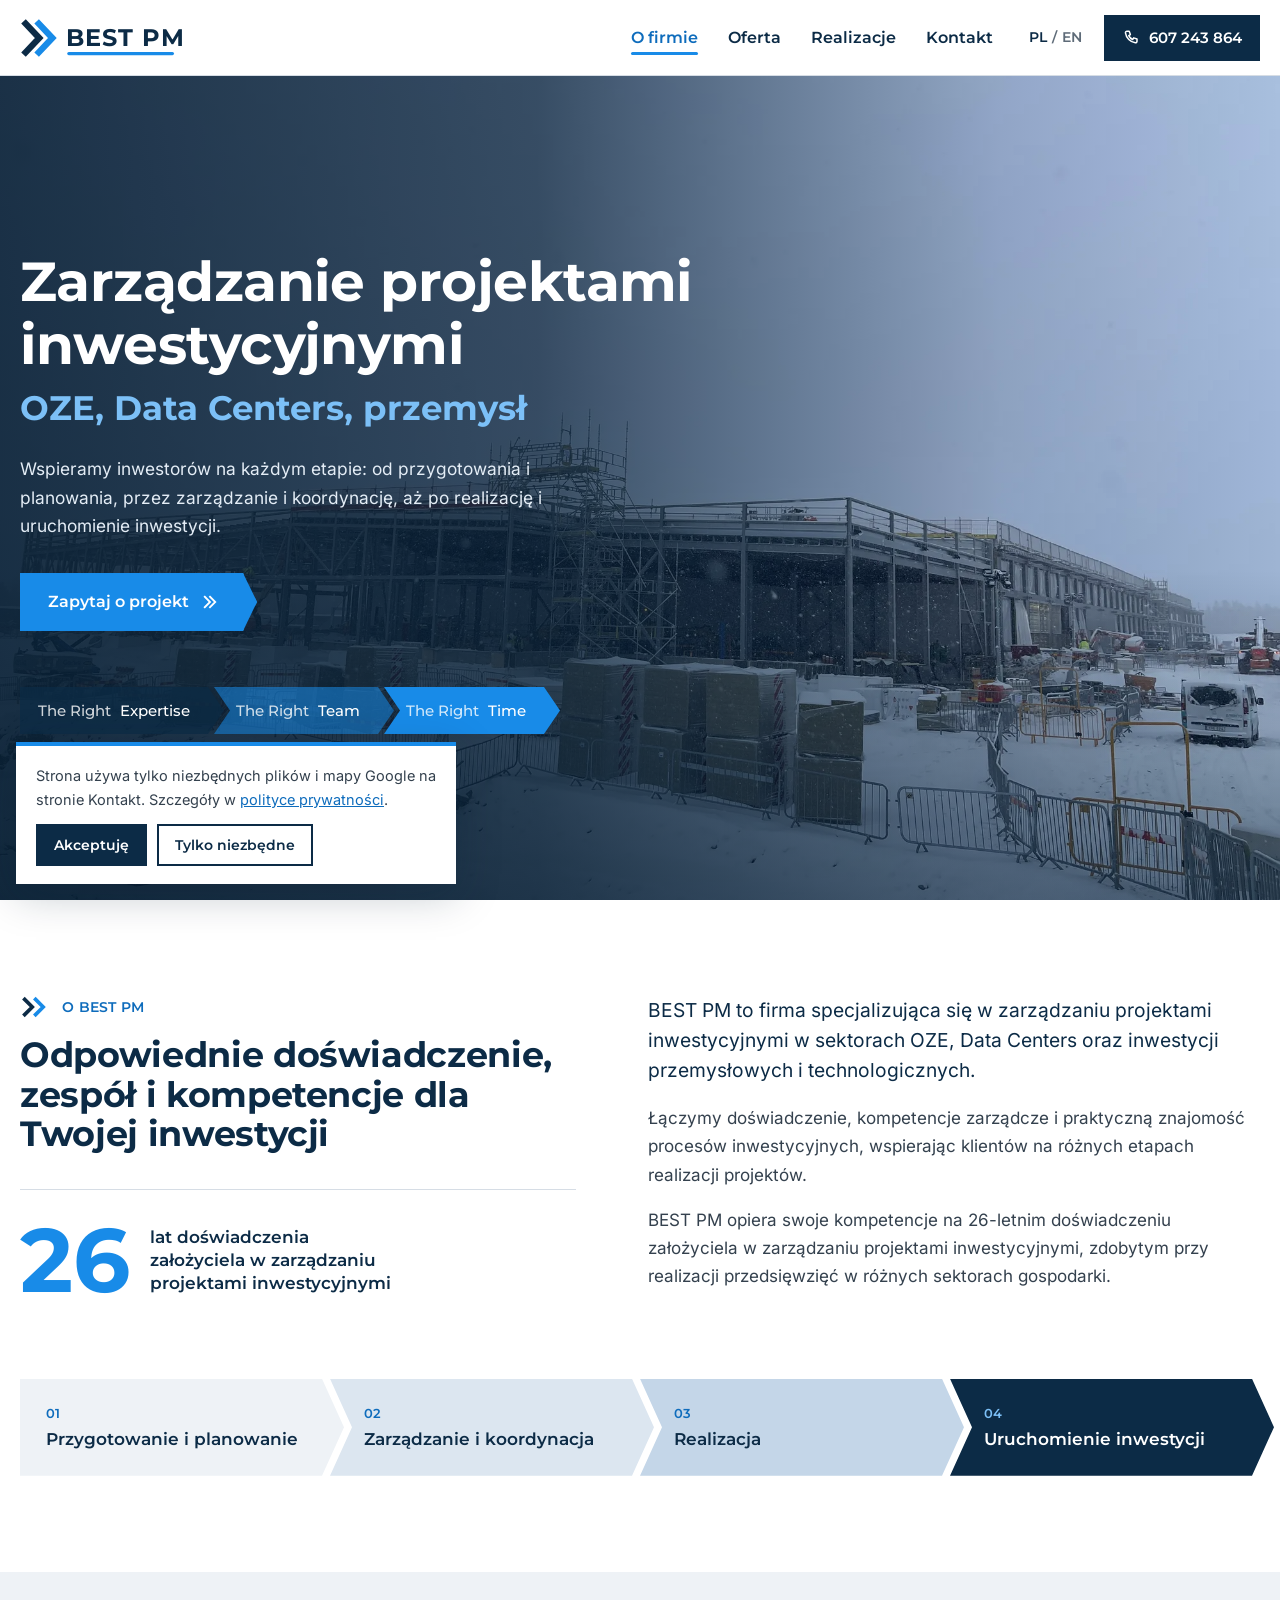
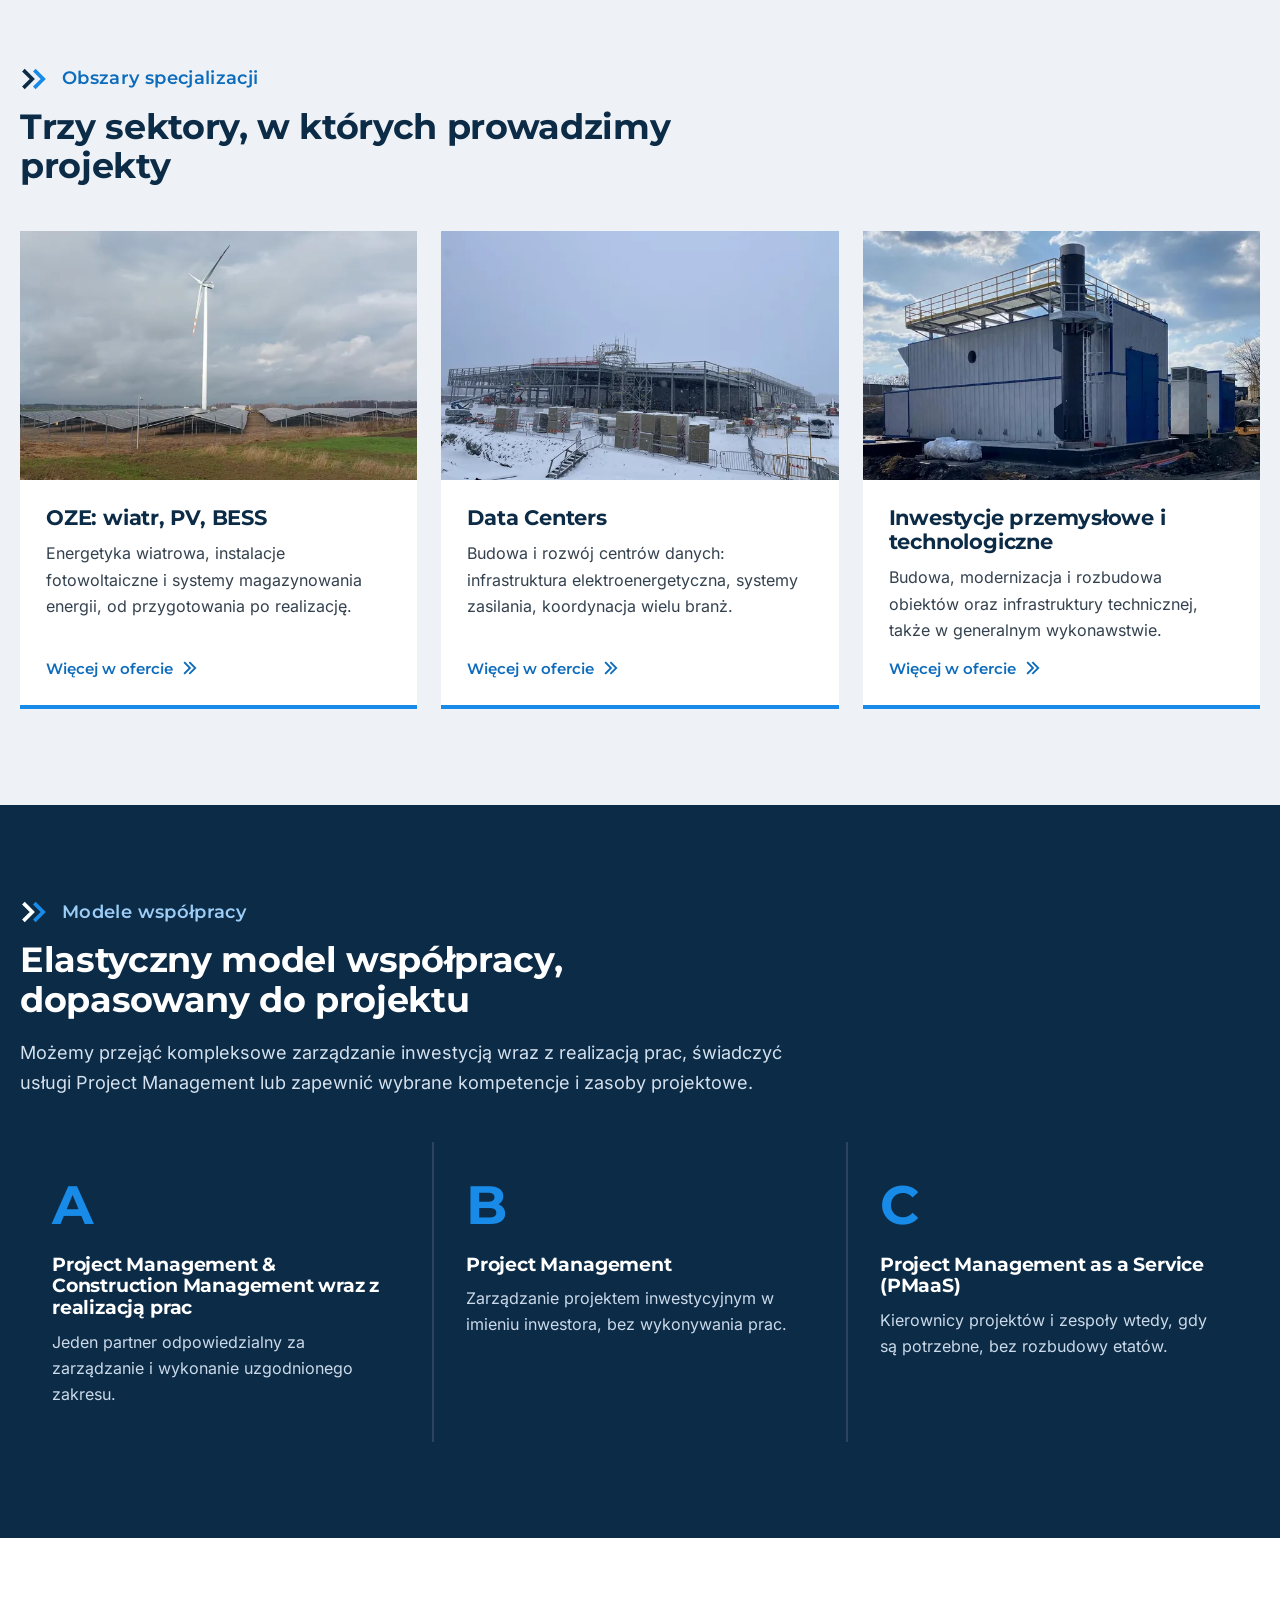
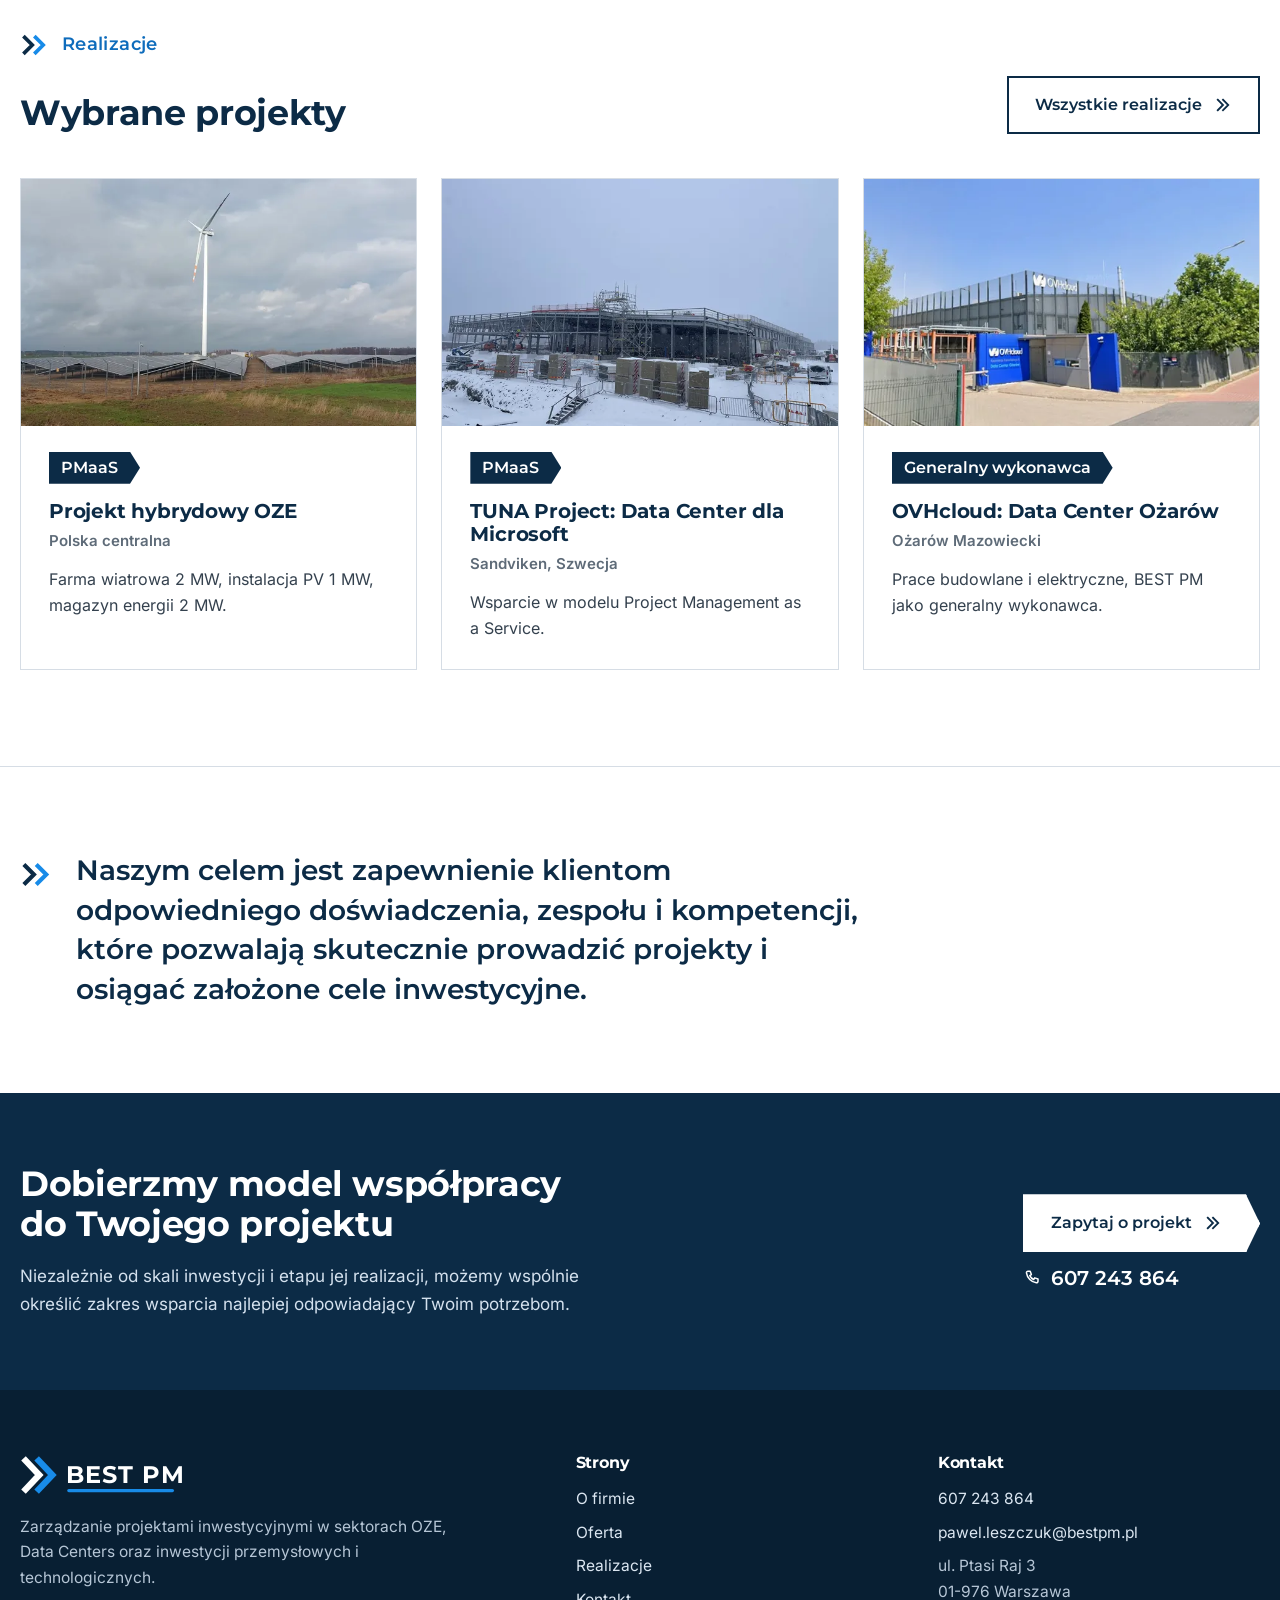
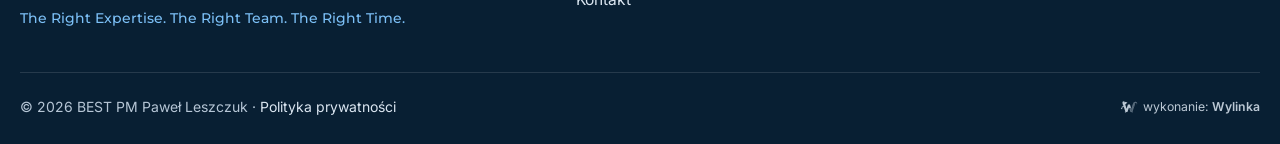
==== commit 2346d4ca: "Ozarow w natywnej rozdzielczosci, na telefonie w ramce" ====
--- a/index.html
+++ b/index.html
@@ -79,7 +79,7 @@
 </div></div></section>
 <section class="sek"><div class="wrap">
 <div class="wstep wstep-rz"><p class="znak"><svg class="ch" viewBox="0 0 44 32" aria-hidden="true"><path d="M5 3l13 13L5 29" stroke="#0C2B46"/><path d="M21 3l13 13-13 13" stroke="#188BE8"/></svg><span>Realizacje</span></p><h2>Wybrane projekty</h2><a class="btn obrys" href="realizacje.html">Wszystkie realizacje <svg class="arr" viewBox="0 0 24 24" aria-hidden="true"><path d="M5 5l7 7-7 7M12 5l7 7-7 7"/></svg></a></div>
-<div class="kafle trzy"><article class="kafel"><div class="k-foto"><img src="img/hybryda-960.webp" srcset="img/hybryda-640.webp 640w, img/hybryda-960.webp 960w, img/hybryda-1280.webp 1280w" sizes="(min-width:1100px) 390px, (min-width:760px) 31vw, 100vw" width="1280" height="800" alt="Turbina wiatrowa i farma fotowoltaiczna projektu hybrydowego OZE" loading="lazy" decoding="async"></div><div class="k-tekst"><p class="rola">PMaaS</p><h3>Projekt hybrydowy OZE</h3><p class="miejsce">Polska centralna</p><p>Farma wiatrowa 2 MW, instalacja PV 1 MW, magazyn energii 2 MW.</p></div></article><article class="kafel"><div class="k-foto"><img src="img/tuna-960.webp" srcset="img/tuna-640.webp 640w, img/tuna-960.webp 960w, img/tuna-1280.webp 1280w" sizes="(min-width:1100px) 390px, (min-width:760px) 31vw, 100vw" width="1280" height="800" alt="Konstrukcja stalowa centrum danych w Sandviken w trakcie budowy" loading="lazy" decoding="async"></div><div class="k-tekst"><p class="rola">PMaaS</p><h3>TUNA Project: Data Center dla Microsoft</h3><p class="miejsce">Sandviken, Szwecja</p><p>Wsparcie w modelu Project Management as a Service.</p></div></article><article class="kafel"><div class="k-foto"><img src="img/ozarow-858.webp" srcset="img/ozarow-640.webp 640w, img/ozarow-858.webp 858w" sizes="(min-width:1100px) 390px, (min-width:760px) 31vw, 100vw" width="858" height="536" alt="Budynek centrum danych OVHcloud w Ożarowie Mazowieckim od strony ulicy" loading="lazy" decoding="async"></div><div class="k-tekst"><p class="rola">Generalny wykonawca</p><h3>OVHcloud: Data Center Ożarów</h3><p class="miejsce">Ożarów Mazowiecki</p><p>Prace budowlane i elektryczne, BEST PM jako generalny wykonawca.</p></div></article></div>
+<div class="kafle trzy"><article class="kafel"><div class="k-foto"><img src="img/hybryda-960.webp" srcset="img/hybryda-640.webp 640w, img/hybryda-960.webp 960w, img/hybryda-1280.webp 1280w" sizes="(min-width:1100px) 390px, (min-width:760px) 31vw, 100vw" width="1280" height="800" alt="Turbina wiatrowa i farma fotowoltaiczna projektu hybrydowego OZE" loading="lazy" decoding="async"></div><div class="k-tekst"><p class="rola">PMaaS</p><h3>Projekt hybrydowy OZE</h3><p class="miejsce">Polska centralna</p><p>Farma wiatrowa 2 MW, instalacja PV 1 MW, magazyn energii 2 MW.</p></div></article><article class="kafel"><div class="k-foto"><img src="img/tuna-960.webp" srcset="img/tuna-640.webp 640w, img/tuna-960.webp 960w, img/tuna-1280.webp 1280w" sizes="(min-width:1100px) 390px, (min-width:760px) 31vw, 100vw" width="1280" height="800" alt="Konstrukcja stalowa centrum danych w Sandviken w trakcie budowy" loading="lazy" decoding="async"></div><div class="k-tekst"><p class="rola">PMaaS</p><h3>TUNA Project: Data Center dla Microsoft</h3><p class="miejsce">Sandviken, Szwecja</p><p>Wsparcie w modelu Project Management as a Service.</p></div></article><article class="kafel"><div class="k-foto zaw"><img src="img/ozarow-1027.webp" srcset="img/ozarow-640.webp 640w, img/ozarow-1027.webp 1027w" sizes="(min-width:1100px) 390px, (min-width:760px) 31vw, 100vw" width="1027" height="536" alt="Budynek centrum danych OVHcloud w Ożarowie Mazowieckim od strony ulicy" loading="lazy" decoding="async"></div><div class="k-tekst"><p class="rola">Generalny wykonawca</p><h3>OVHcloud: Data Center Ożarów</h3><p class="miejsce">Ożarów Mazowiecki</p><p>Prace budowlane i elektryczne, BEST PM jako generalny wykonawca.</p></div></article></div>
 </div></section>
 <section class="sek cel"><div class="wrap cel-siatka">
 <p class="cytat">Naszym celem jest zapewnienie klientom odpowiedniego doświadczenia, zespołu i kompetencji, które pozwalają skutecznie prowadzić projekty i osiągać założone cele inwestycyjne.</p>
--- a/style.css
+++ b/style.css
@@ -281,5 +281,7 @@
 .zgody{left:10px;right:10px;bottom:10px;max-width:none}
 .na-zyczenie{padding:24px 20px}
 .k-tekst{padding:22px 20px 24px}
+.k-foto.zaw{background:var(--navy)}
+.k-foto.zaw img{object-fit:contain}
 }
 @media (prefers-reduced-motion:reduce){*{transition:none!important;scroll-behavior:auto!important}}
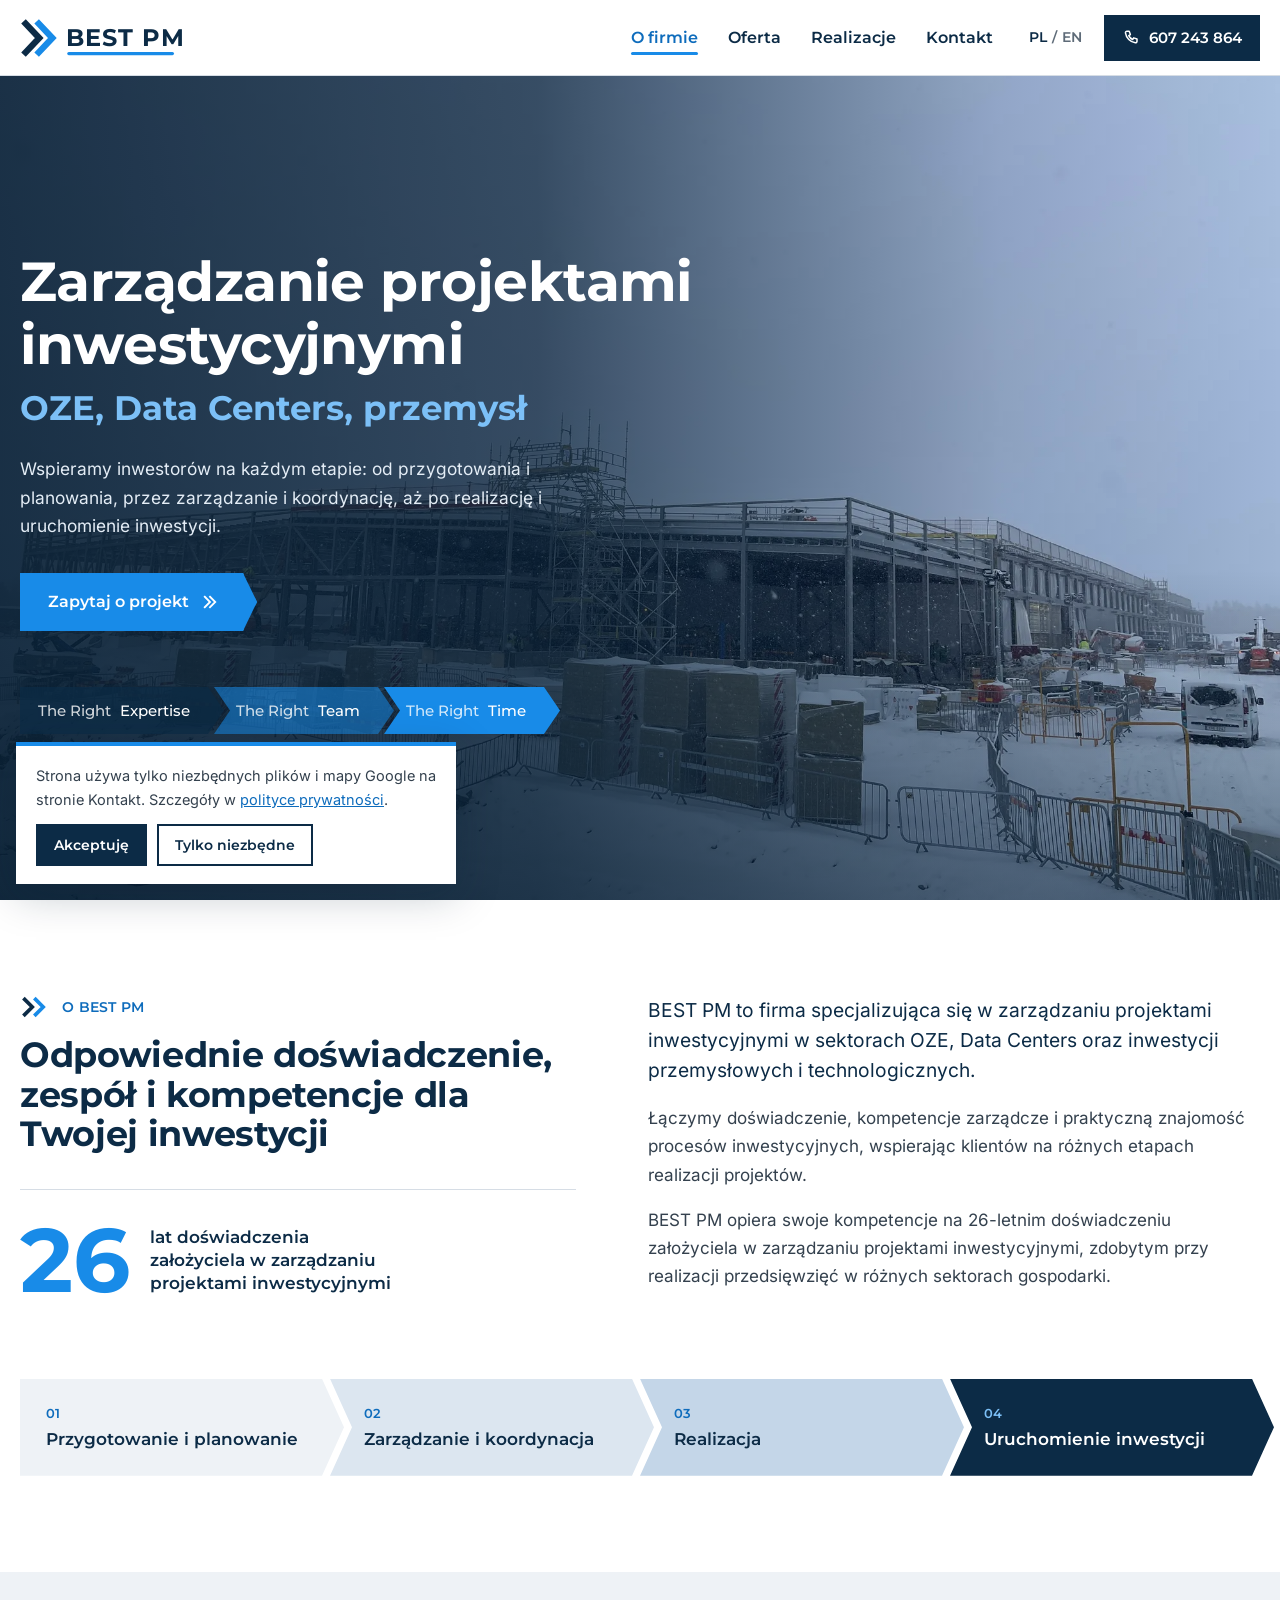
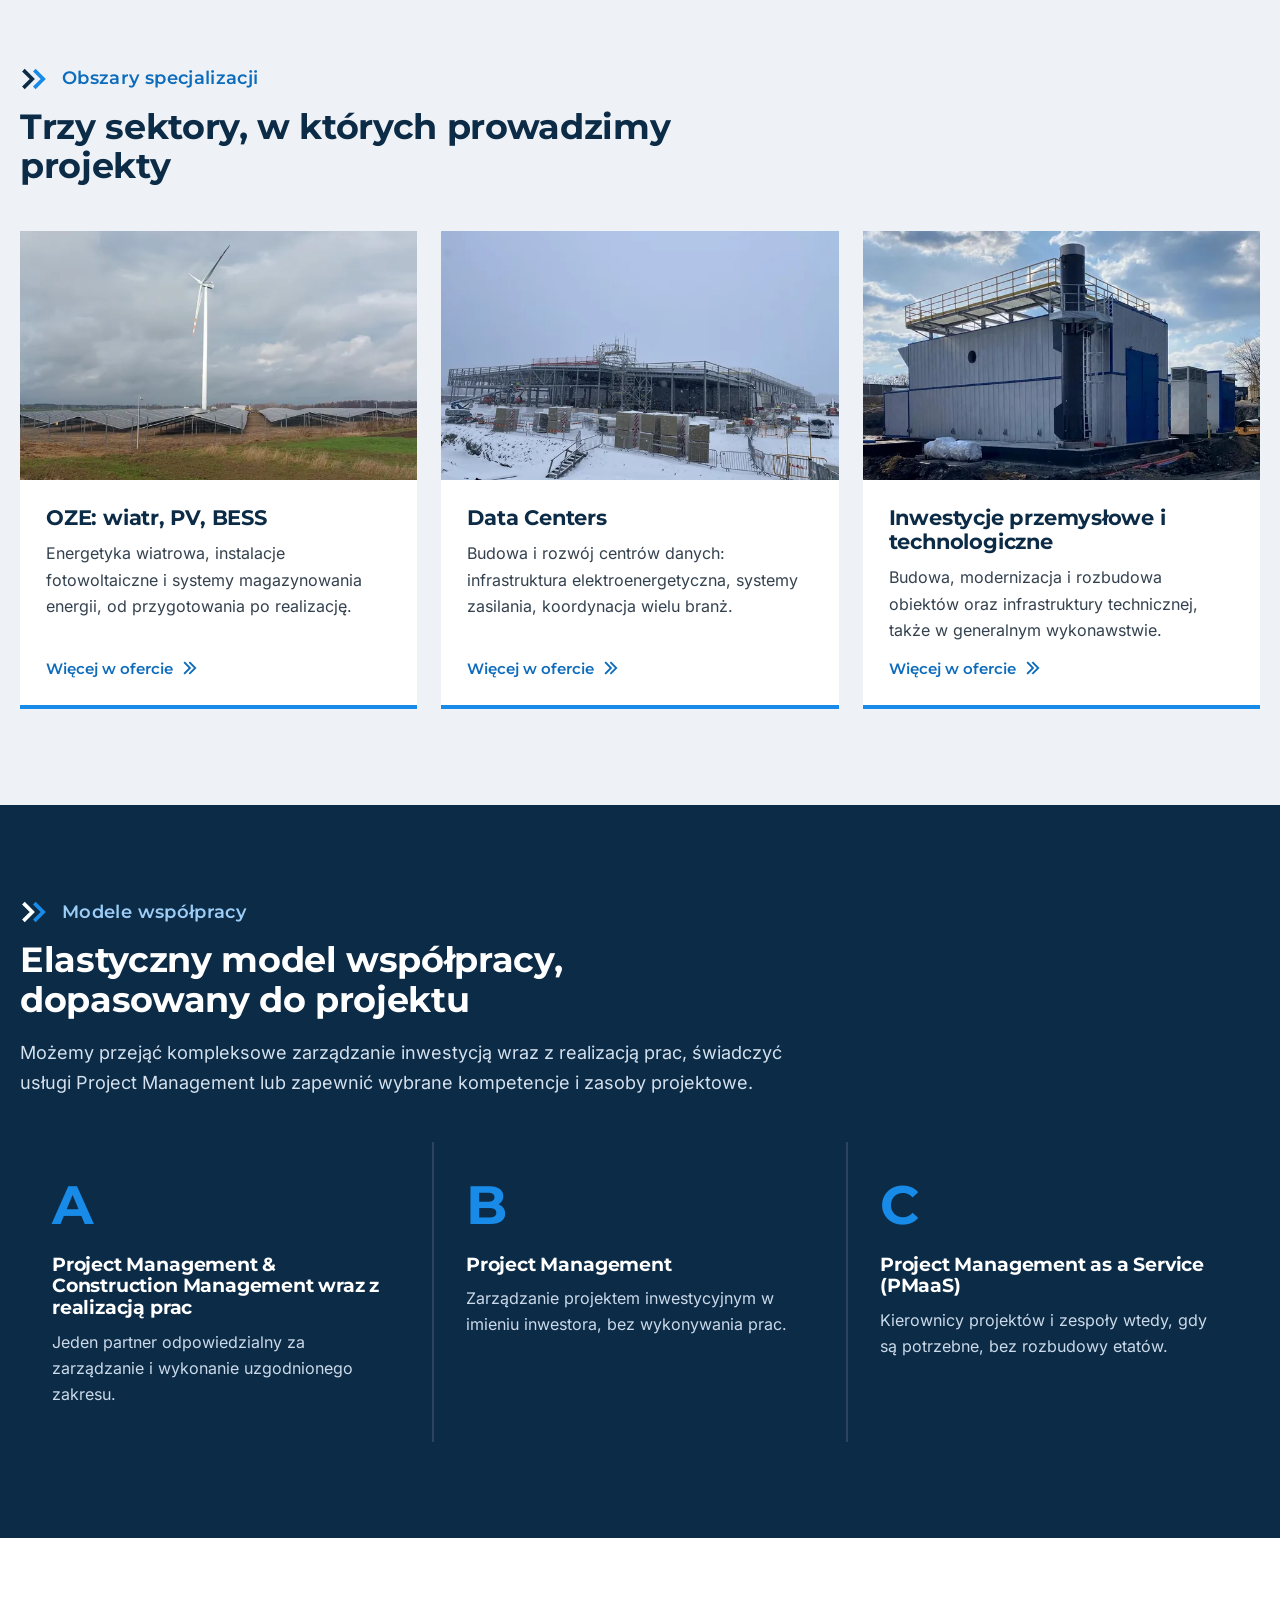
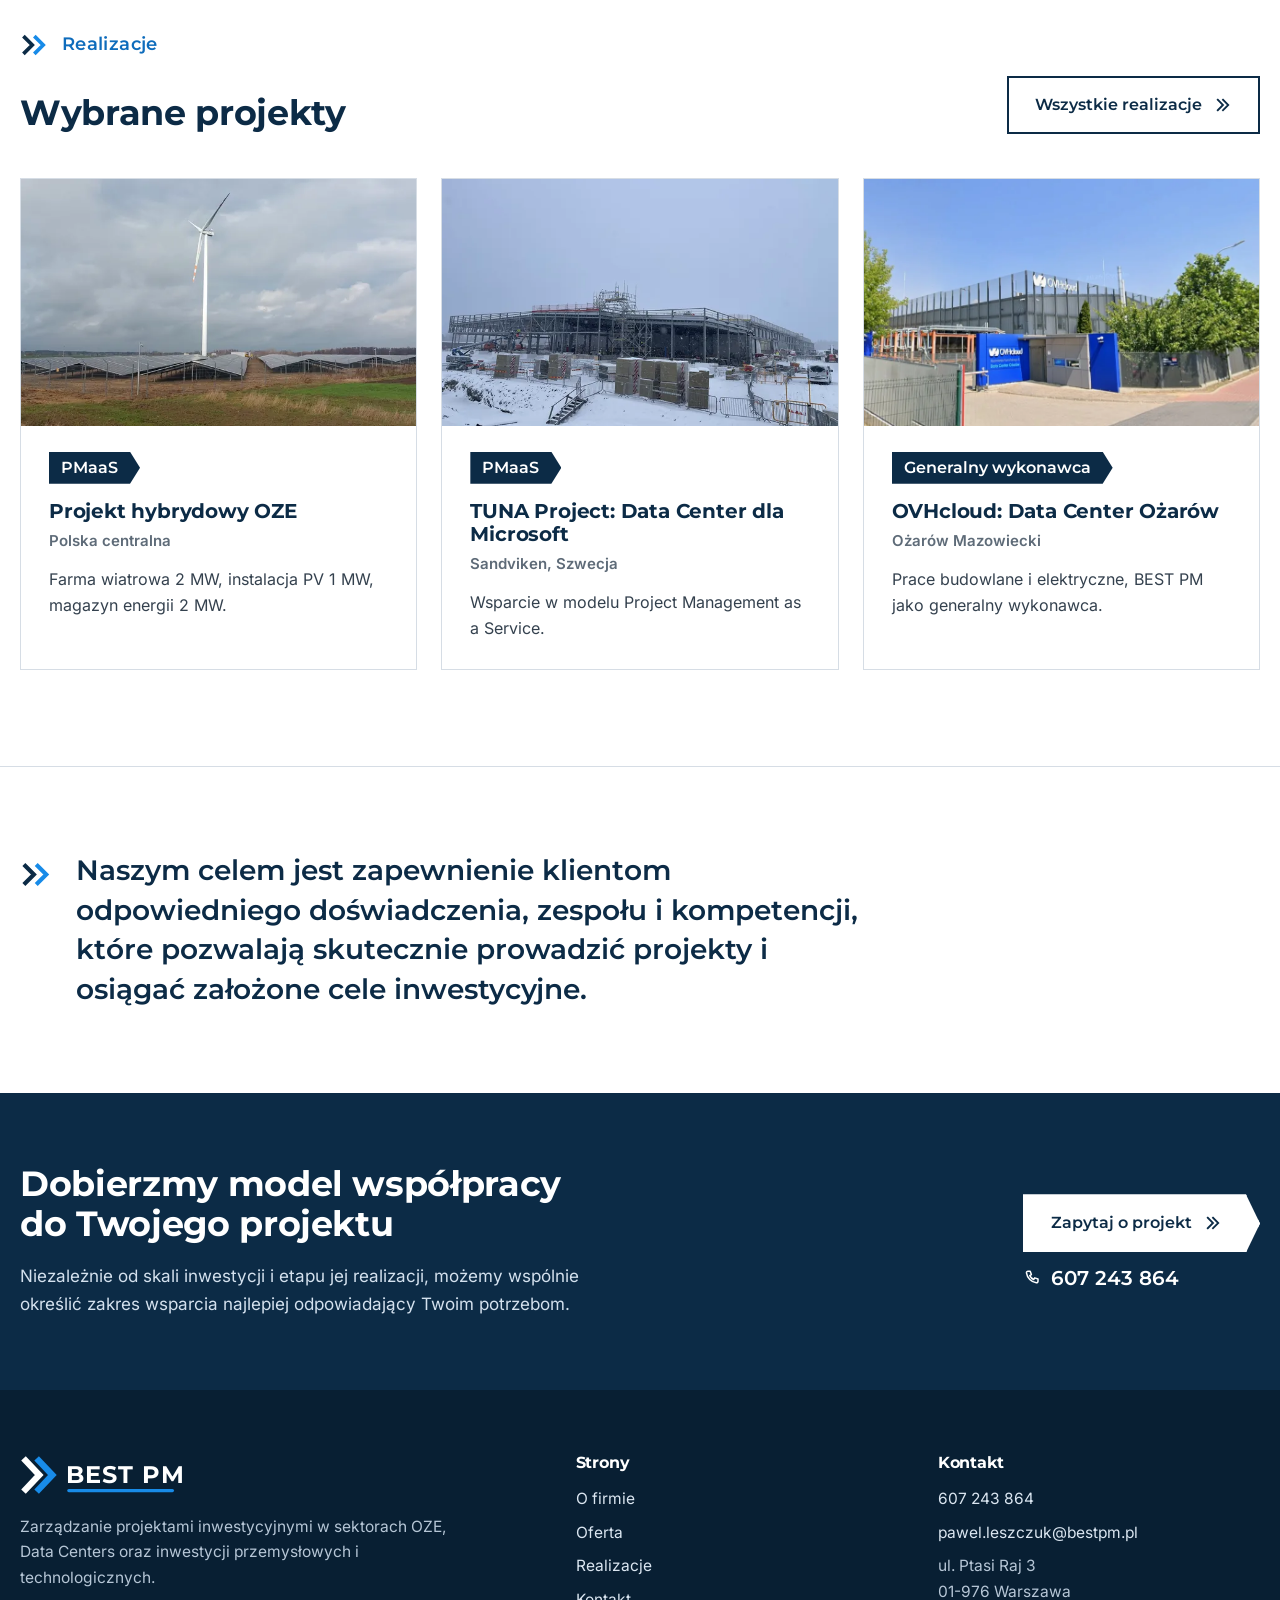
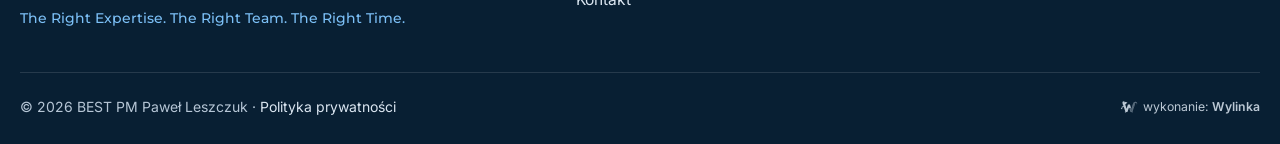
==== commit 34bbbe8c: "Ozarow: wieksze zrodlo na komputerze" ====
--- a/index.html
+++ b/index.html
@@ -79,7 +79,7 @@
 </div></div></section>
 <section class="sek"><div class="wrap">
 <div class="wstep wstep-rz"><p class="znak"><svg class="ch" viewBox="0 0 44 32" aria-hidden="true"><path d="M5 3l13 13L5 29" stroke="#0C2B46"/><path d="M21 3l13 13-13 13" stroke="#188BE8"/></svg><span>Realizacje</span></p><h2>Wybrane projekty</h2><a class="btn obrys" href="realizacje.html">Wszystkie realizacje <svg class="arr" viewBox="0 0 24 24" aria-hidden="true"><path d="M5 5l7 7-7 7M12 5l7 7-7 7"/></svg></a></div>
-<div class="kafle trzy"><article class="kafel"><div class="k-foto"><img src="img/hybryda-960.webp" srcset="img/hybryda-640.webp 640w, img/hybryda-960.webp 960w, img/hybryda-1280.webp 1280w" sizes="(min-width:1100px) 390px, (min-width:760px) 31vw, 100vw" width="1280" height="800" alt="Turbina wiatrowa i farma fotowoltaiczna projektu hybrydowego OZE" loading="lazy" decoding="async"></div><div class="k-tekst"><p class="rola">PMaaS</p><h3>Projekt hybrydowy OZE</h3><p class="miejsce">Polska centralna</p><p>Farma wiatrowa 2 MW, instalacja PV 1 MW, magazyn energii 2 MW.</p></div></article><article class="kafel"><div class="k-foto"><img src="img/tuna-960.webp" srcset="img/tuna-640.webp 640w, img/tuna-960.webp 960w, img/tuna-1280.webp 1280w" sizes="(min-width:1100px) 390px, (min-width:760px) 31vw, 100vw" width="1280" height="800" alt="Konstrukcja stalowa centrum danych w Sandviken w trakcie budowy" loading="lazy" decoding="async"></div><div class="k-tekst"><p class="rola">PMaaS</p><h3>TUNA Project: Data Center dla Microsoft</h3><p class="miejsce">Sandviken, Szwecja</p><p>Wsparcie w modelu Project Management as a Service.</p></div></article><article class="kafel"><div class="k-foto zaw"><img src="img/ozarow-1027.webp" srcset="img/ozarow-640.webp 640w, img/ozarow-1027.webp 1027w" sizes="(min-width:1100px) 390px, (min-width:760px) 31vw, 100vw" width="1027" height="536" alt="Budynek centrum danych OVHcloud w Ożarowie Mazowieckim od strony ulicy" loading="lazy" decoding="async"></div><div class="k-tekst"><p class="rola">Generalny wykonawca</p><h3>OVHcloud: Data Center Ożarów</h3><p class="miejsce">Ożarów Mazowiecki</p><p>Prace budowlane i elektryczne, BEST PM jako generalny wykonawca.</p></div></article></div>
+<div class="kafle trzy"><article class="kafel"><div class="k-foto"><img src="img/hybryda-960.webp" srcset="img/hybryda-640.webp 640w, img/hybryda-960.webp 960w, img/hybryda-1280.webp 1280w" sizes="(min-width:1100px) 390px, (min-width:760px) 31vw, 100vw" width="1280" height="800" alt="Turbina wiatrowa i farma fotowoltaiczna projektu hybrydowego OZE" loading="lazy" decoding="async"></div><div class="k-tekst"><p class="rola">PMaaS</p><h3>Projekt hybrydowy OZE</h3><p class="miejsce">Polska centralna</p><p>Farma wiatrowa 2 MW, instalacja PV 1 MW, magazyn energii 2 MW.</p></div></article><article class="kafel"><div class="k-foto"><img src="img/tuna-960.webp" srcset="img/tuna-640.webp 640w, img/tuna-960.webp 960w, img/tuna-1280.webp 1280w" sizes="(min-width:1100px) 390px, (min-width:760px) 31vw, 100vw" width="1280" height="800" alt="Konstrukcja stalowa centrum danych w Sandviken w trakcie budowy" loading="lazy" decoding="async"></div><div class="k-tekst"><p class="rola">PMaaS</p><h3>TUNA Project: Data Center dla Microsoft</h3><p class="miejsce">Sandviken, Szwecja</p><p>Wsparcie w modelu Project Management as a Service.</p></div></article><article class="kafel"><div class="k-foto zaw"><img src="img/ozarow-1027.webp" srcset="img/ozarow-640.webp 640w, img/ozarow-1027.webp 1027w" sizes="(min-width:760px) 1027px, 100vw" width="1027" height="536" alt="Budynek centrum danych OVHcloud w Ożarowie Mazowieckim od strony ulicy" loading="lazy" decoding="async"></div><div class="k-tekst"><p class="rola">Generalny wykonawca</p><h3>OVHcloud: Data Center Ożarów</h3><p class="miejsce">Ożarów Mazowiecki</p><p>Prace budowlane i elektryczne, BEST PM jako generalny wykonawca.</p></div></article></div>
 </div></section>
 <section class="sek cel"><div class="wrap cel-siatka">
 <p class="cytat">Naszym celem jest zapewnienie klientom odpowiedniego doświadczenia, zespołu i kompetencji, które pozwalają skutecznie prowadzić projekty i osiągać założone cele inwestycyjne.</p>
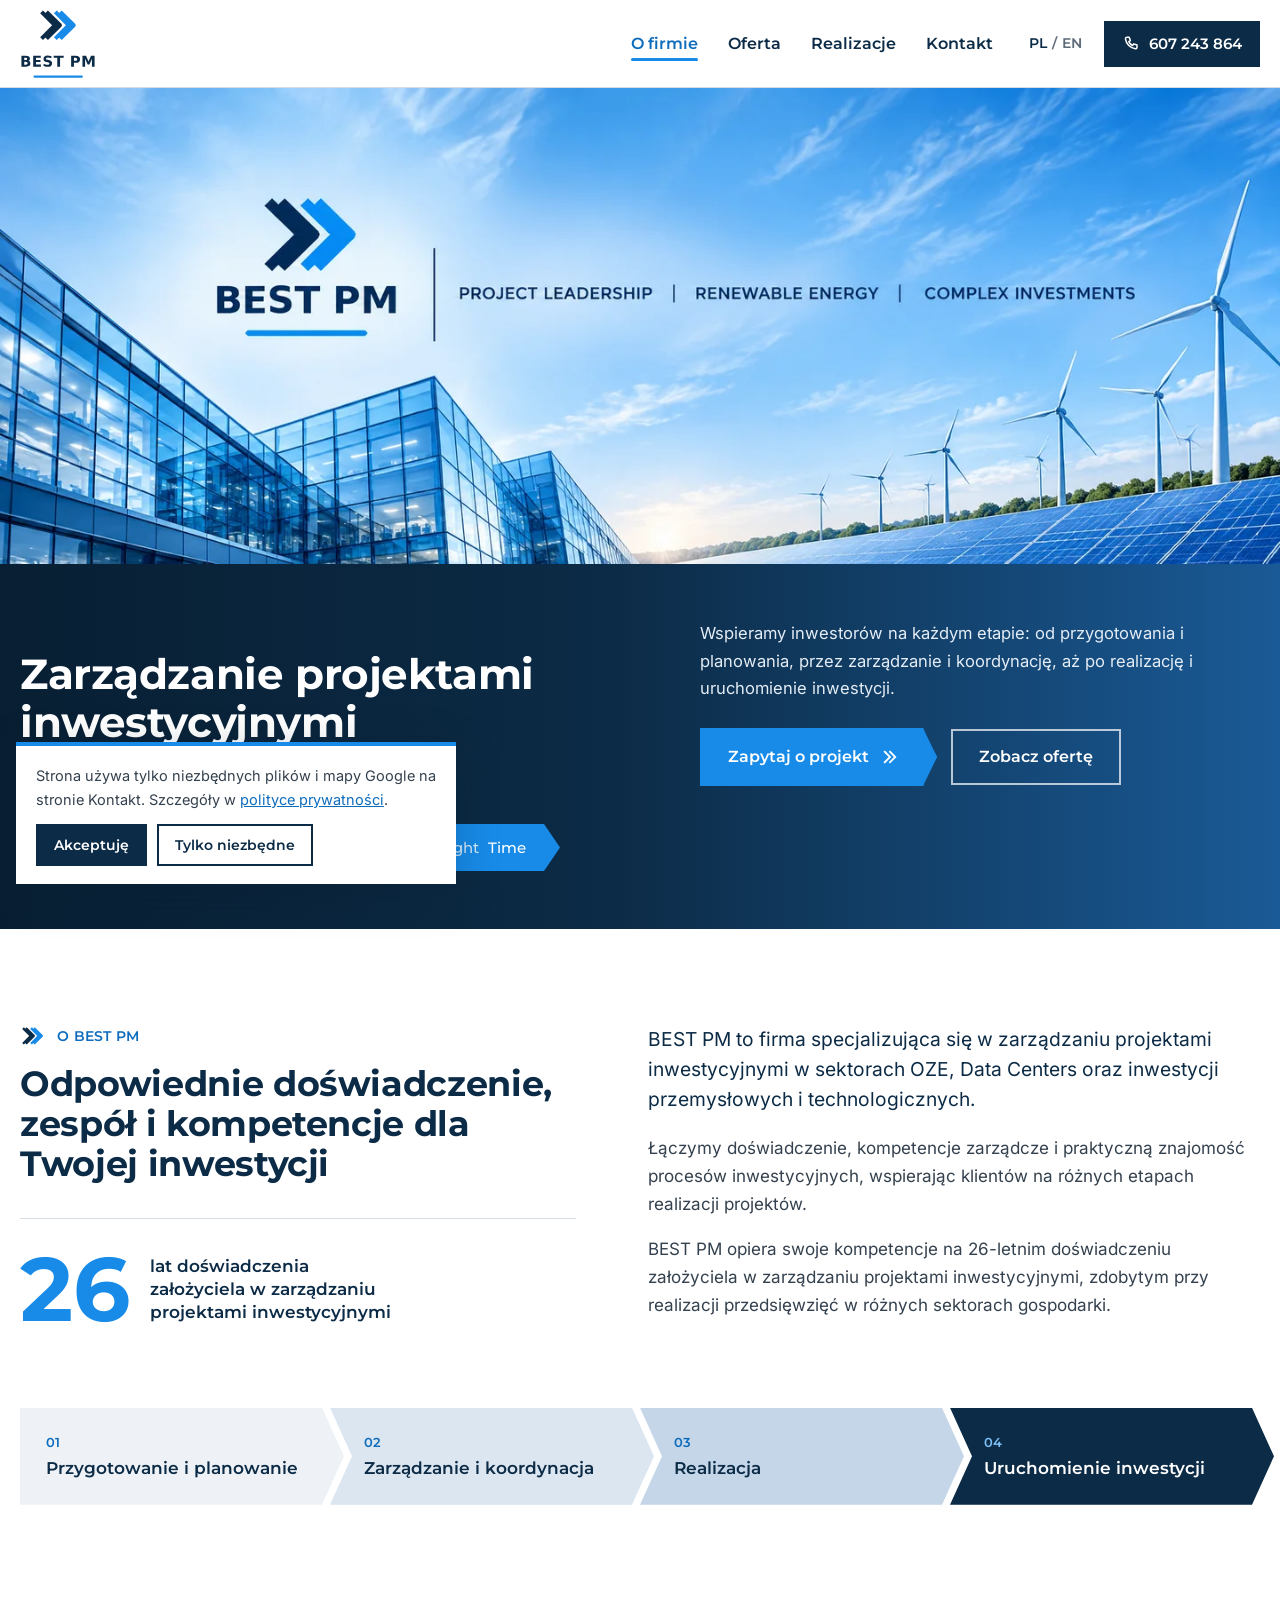
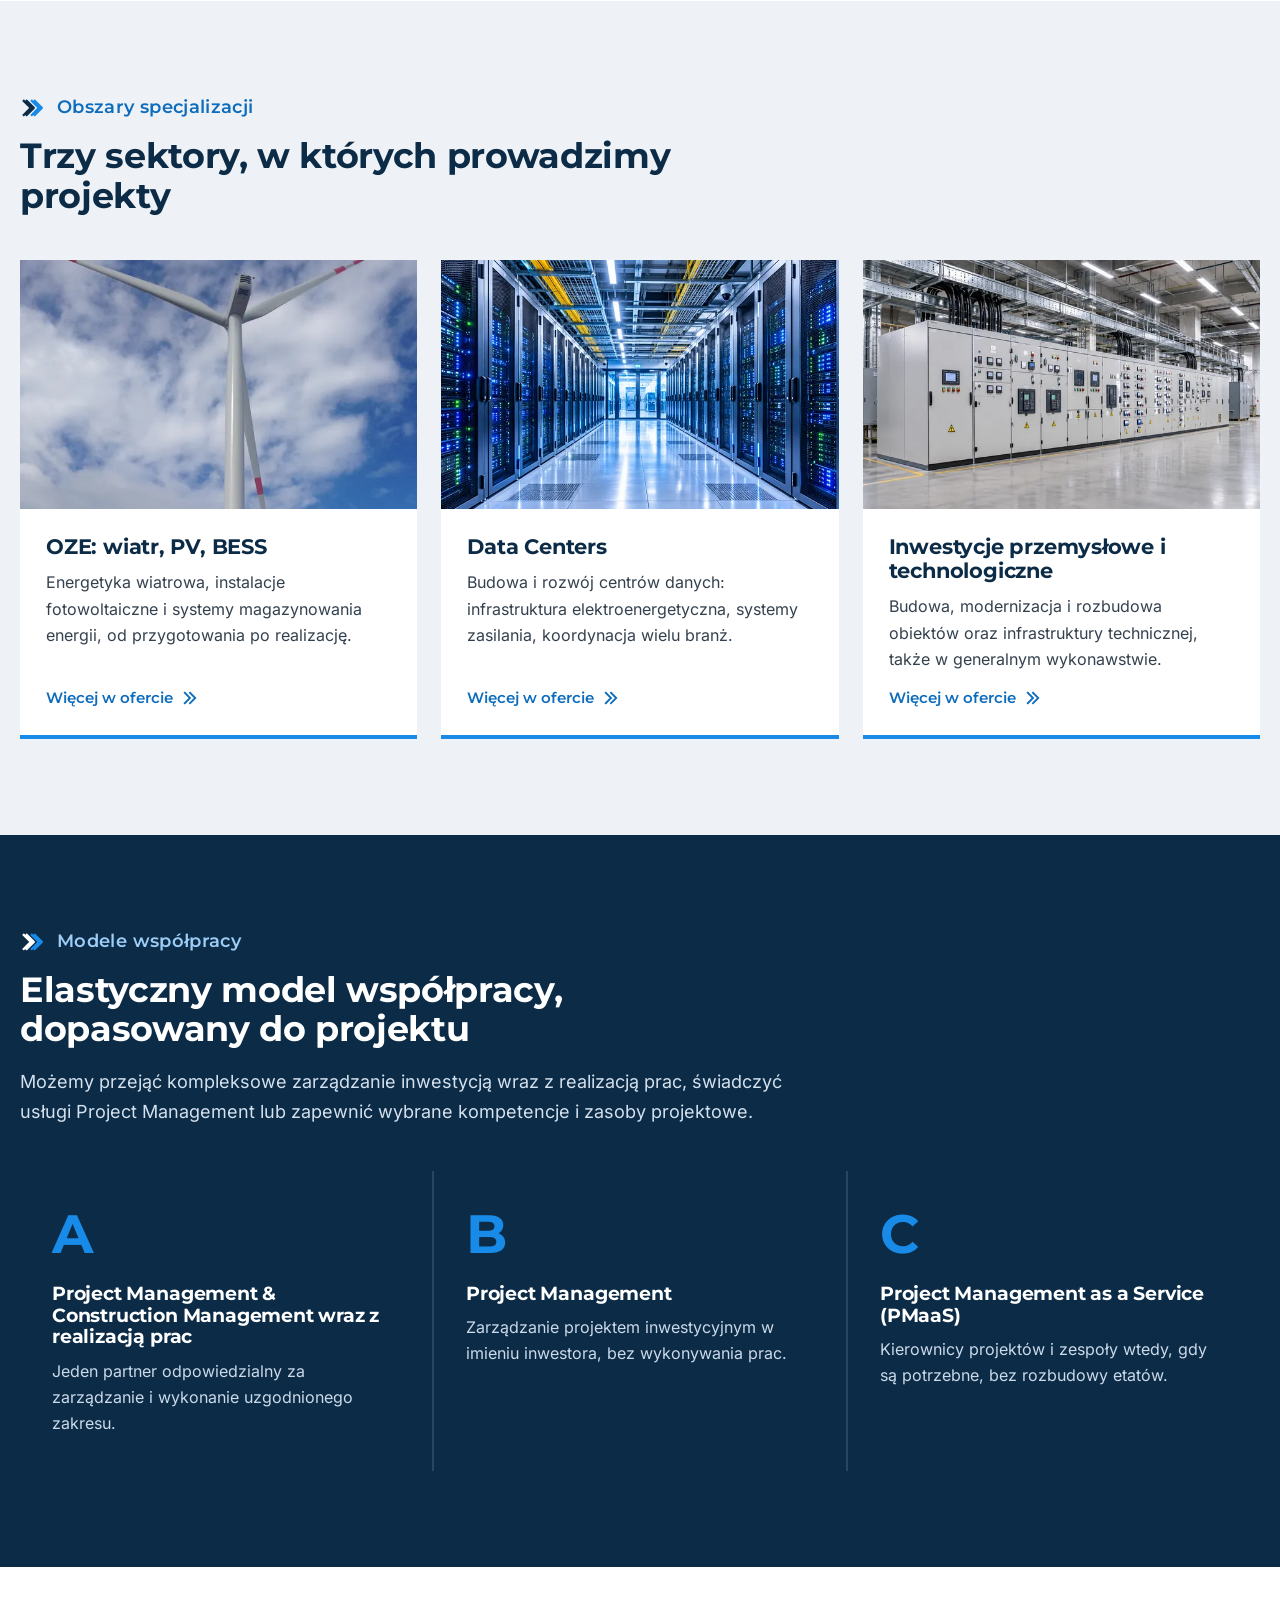
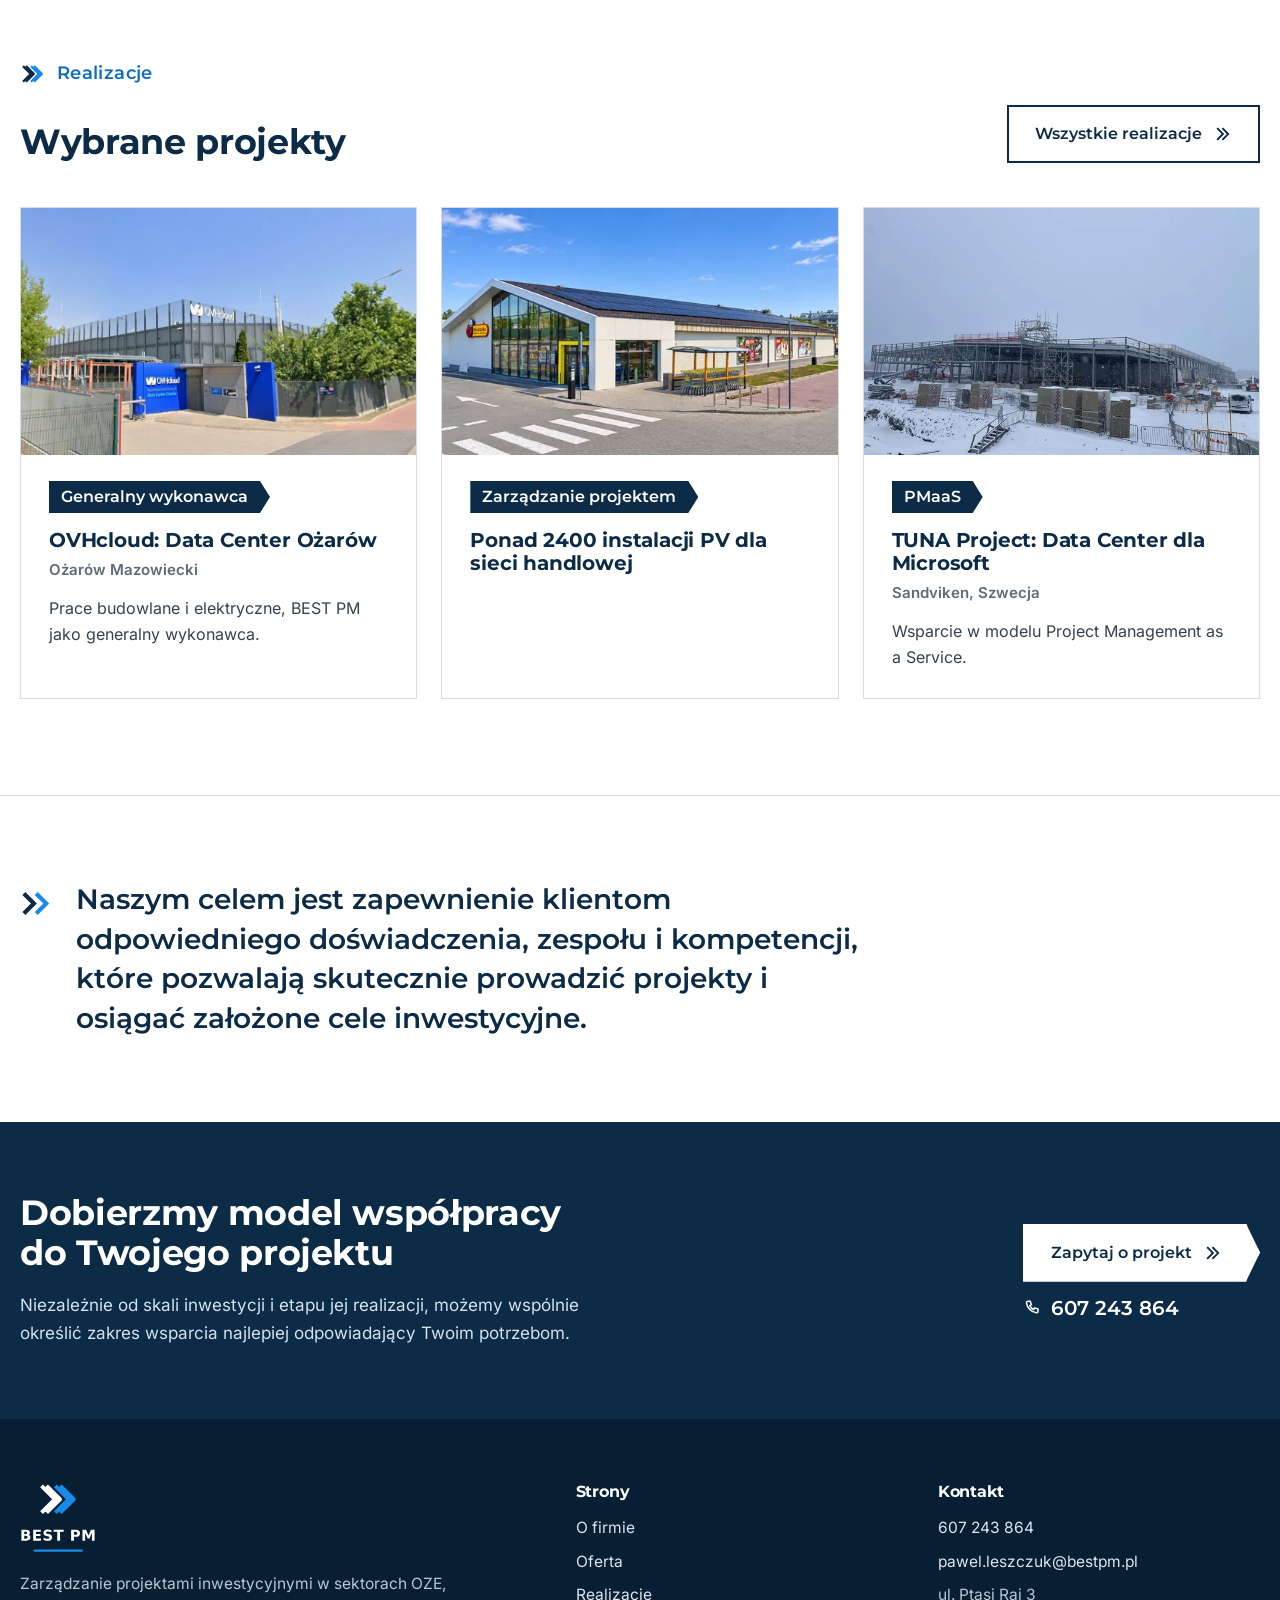
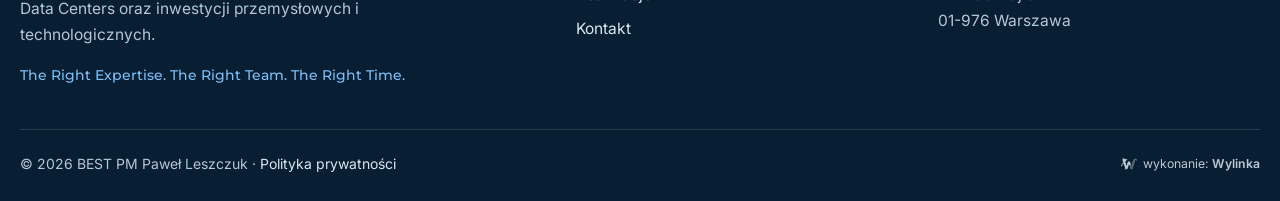
==== commit fa2bd614: "Logo zgodne ze wzorem, baner firmowy na glownej, nowe zdjecia obszarow i projektow, hala Data Center" ====
--- a/index.html
+++ b/index.html
@@ -7,7 +7,7 @@
 <meta name="description" content="BEST PM: zarządzanie projektami inwestycyjnymi w sektorach OZE, Data Centers oraz inwestycji przemysłowych i technologicznych. Project Management, Construction Management i PMaaS.">
 <meta name="robots" content="noindex,nofollow">
 <meta name="theme-color" content="#0C2B46">
-<link rel="icon" href="data:image/svg+xml,%3Csvg xmlns='http://www.w3.org/2000/svg' viewBox='0 0 32 32'%3E%3Crect width='32' height='32' rx='6' fill='%23fff'/%3E%3Cg fill='none' stroke-width='4.4'%3E%3Cpath d='M5 6l10 10L5 26' stroke='%230C2B46'/%3E%3Cpath d='M15 6l10 10-10 10' stroke='%23188BE8'/%3E%3C/g%3E%3C/svg%3E">
+<link rel="icon" href="data:image/svg+xml,%3Csvg xmlns='http://www.w3.org/2000/svg' viewBox='0 0 36 32'%3E%3Cg fill='none' stroke-width='3.4' stroke-linejoin='round'%3E%3Cpath d='M4.2 4.5L15.6 15.9 4.2 27.3M12.3 10.5L17.7 15.9 12.3 21.3M8.4 4.5L19.8 15.9 8.4 27.3' stroke='%230C2B46'/%3E%3Cpath d='M15.9 4.5L27.3 15.9 15.9 27.3M24 10.5L29.4 15.9 24 21.3M20.1 4.5L31.5 15.9 20.1 27.3' stroke='%23188BE8'/%3E%3C/g%3E%3C/svg%3E">
 <link rel="preload" href="fonts/montserrat-rdzen.woff2" as="font" type="font/woff2" crossorigin>
 <link rel="preload" href="fonts/inter-rdzen.woff2" as="font" type="font/woff2" crossorigin>
 <style>
@@ -16,8 +16,8 @@
 @font-face{font-family:"Inter";font-style:normal;font-weight:400 700;font-display:swap;src:url(fonts/inter-rdzen.woff2) format("woff2");unicode-range:U+0020-007E,U+00A0,U+00A9,U+00AB,U+00B0,U+00B7,U+00BB,U+00D3,U+00D7,U+00F3,U+2013-2014,U+2018-2019,U+201C-201E,U+2022,U+2026,U+20AC}
 @font-face{font-family:"Inter";font-style:normal;font-weight:400 700;font-display:swap;src:url(fonts/inter-pl.woff2) format("woff2");unicode-range:U+0104-0107,U+0118-0119,U+0141-0144,U+015A-015B,U+0179-017C}
 </style>
-<link rel="stylesheet" href="style.css?v=2">
-<link rel="preload" as="image" type="image/webp" imagesrcset="img/hero-1200.webp 1200w, img/hero-2000.webp 2000w, img/hero-2800.webp 2800w, img/hero-4032.webp 4032w" imagesizes="(max-width:760px) 221vh, (max-aspect-ratio:4/3) 134vh, 100vw" fetchpriority="high">
+<link rel="stylesheet" href="style.css?v=3">
+<link rel="preload" as="image" type="image/webp" imagesrcset="img/tlo-960.webp 960w, img/tlo-1440.webp 1440w, img/tlo-2056.webp 2056w" imagesizes="100vw" fetchpriority="high">
 <style>
 .wylinka-badge{display:inline-flex;align-items:center;gap:.4em;color:inherit;text-decoration:none;font-size:.875em;line-height:1;opacity:.85}
 .wylinka-badge:hover,.wylinka-badge:focus-visible{opacity:1}
@@ -34,28 +34,26 @@
 <body>
 <a class="skip" href="#tresc">Przejdź do treści</a>
 <header class="top"><div class="wrap">
-<a class="logo" href="index.html" aria-label="BEST PM, strona główna"><svg class="logo-svg" viewBox="0 0 236 48" role="img" aria-label="BEST PM"><g fill="none" stroke-width="7.2" stroke-linejoin="miter" stroke-miterlimit="10"><path d="M4 5l18 19L4 43" stroke="#0C2B46"/><path d="M19 5l18 19-18 19" stroke="#188BE8"/></g><text x="52" y="33.5" font-family="Montserrat,Arial,sans-serif" font-weight="700" font-size="27" letter-spacing="1.2" fill="#0C2B46">BEST PM</text><rect x="54" y="40" width="122" height="3.6" rx="1.8" fill="#188BE8"/></svg></a>
+<a class="logo" href="index.html" aria-label="BEST PM, strona główna"><svg class="logo-svg" viewBox="42 62 216 198" role="img" aria-label="BEST PM"><g fill="none" stroke-width="11.3" stroke-linejoin="round"><path d="M103 70L141 108L103 146M130 90L148 108L130 126M117 70L155 108L117 146" stroke="#0C2B46"/><path d="M142 70L180 108L142 146M169 90L187 108L169 126M156 70L194 108L156 146" stroke="#188BE8"/></g><path fill="#0C2B46" d="M58.35 206.09Q60.23 206.09 61.20 205.27Q62.17 204.44 62.17 202.83Q62.17 201.24 61.20 200.40Q60.23 199.56 58.35 199.56H53.95V206.09ZM58.62 219.58Q61.01 219.58 62.22 218.57Q63.43 217.56 63.43 215.51Q63.43 213.51 62.23 212.51Q61.03 211.51 58.62 211.51H53.95V219.58ZM66.01 208.49Q68.57 209.23 69.98 211.24Q71.38 213.24 71.38 216.15Q71.38 220.62 68.37 222.81Q65.35 225.0 59.20 225.0H46.0V194.15H57.94Q64.36 194.15 67.24 196.09Q70.12 198.04 70.12 202.31Q70.12 204.56 69.07 206.14Q68.02 207.72 66.01 208.49ZM79.32 194.15H100.79V200.16H87.27V205.91H99.98V211.92H87.27V218.98H101.24V225.0H79.32ZM130.76 195.12V201.65Q128.22 200.51 125.81 199.94Q123.39 199.36 121.24 199.36Q118.39 199.36 117.03 200.14Q115.66 200.93 115.66 202.58Q115.66 203.82 116.58 204.51Q117.50 205.20 119.92 205.70L123.31 206.38Q128.45 207.41 130.62 209.52Q132.79 211.63 132.79 215.51Q132.79 220.62 129.76 223.10Q126.74 225.59 120.52 225.59Q117.58 225.59 114.63 225.04Q111.68 224.48 108.72 223.38V216.67Q111.68 218.24 114.43 219.04Q117.19 219.83 119.75 219.83Q122.36 219.83 123.74 218.96Q125.12 218.10 125.12 216.48Q125.12 215.04 124.18 214.25Q123.24 213.47 120.44 212.85L117.36 212.17Q112.73 211.17 110.59 209.01Q108.45 206.84 108.45 203.16Q108.45 198.55 111.43 196.07Q114.40 193.59 119.98 193.59Q122.52 193.59 125.21 193.98Q127.89 194.36 130.76 195.12ZM137.17 194.15H165.60V200.16H155.37V225.0H147.42V200.16H137.17ZM186.59 194.15H199.80Q205.68 194.15 208.83 196.77Q211.98 199.38 211.98 204.21Q211.98 209.07 208.83 211.68Q205.68 214.29 199.80 214.29H194.55V225.0H186.59ZM194.55 199.92V208.53H198.95Q201.26 208.53 202.52 207.40Q203.78 206.28 203.78 204.21Q203.78 202.15 202.52 201.03Q201.26 199.92 198.95 199.92ZM218.68 194.15H228.80L235.83 210.66L242.89 194.15H253.0V225.0H245.48V202.44L238.37 219.07H233.33L226.22 202.44V225.0H218.68Z"/><rect x="80" y="250" width="140" height="6.4" rx="3.2" fill="#188BE8"/></svg></a>
 <nav class="nav" aria-label="Menu główne"><a href="index.html" aria-current="page">O firmie</a><a href="oferta.html">Oferta</a><a href="realizacje.html">Realizacje</a><a href="kontakt.html">Kontakt</a></nav>
 <div class="jez" aria-label="Wersja językowa"><span class="akt" aria-current="true">PL</span><span class="sep">/</span><a href="#" aria-disabled="true" title="Wersja angielska: po przekazaniu angielskich tekstów">EN</a></div>
 <a class="tel" href="tel:+48607243864"><svg class="ik" viewBox="0 0 24 24" aria-hidden="true"><path d="M6.6 3h3l1.6 4.4-2.2 1.4a11 11 0 0 0 5.2 5.2l1.4-2.2L20 13.4v3a2 2 0 0 1-2.2 2A15.6 15.6 0 0 1 4.6 5.2 2 2 0 0 1 6.6 3z"/></svg>607 243 864</a>
 <button class="burger" type="button" aria-label="Menu" aria-expanded="false"><i></i><i></i><i></i></button>
 </div></header>
-<div class="menu-pan" aria-label="Menu"><a class="poz" href="index.html" aria-current="page"><svg class="ch" viewBox="0 0 44 32" aria-hidden="true"><path d="M5 3l13 13L5 29" stroke="#0C2B46"/><path d="M21 3l13 13-13 13" stroke="#188BE8"/></svg>O firmie</a><a class="poz" href="oferta.html"><svg class="ch" viewBox="0 0 44 32" aria-hidden="true"><path d="M5 3l13 13L5 29" stroke="#0C2B46"/><path d="M21 3l13 13-13 13" stroke="#188BE8"/></svg>Oferta</a><a class="poz" href="realizacje.html"><svg class="ch" viewBox="0 0 44 32" aria-hidden="true"><path d="M5 3l13 13L5 29" stroke="#0C2B46"/><path d="M21 3l13 13-13 13" stroke="#188BE8"/></svg>Realizacje</a><a class="poz" href="kontakt.html"><svg class="ch" viewBox="0 0 44 32" aria-hidden="true"><path d="M5 3l13 13L5 29" stroke="#0C2B46"/><path d="M21 3l13 13-13 13" stroke="#188BE8"/></svg>Kontakt</a><a class="btn" href="tel:+48607243864"><svg class="ik" viewBox="0 0 24 24" aria-hidden="true"><path d="M6.6 3h3l1.6 4.4-2.2 1.4a11 11 0 0 0 5.2 5.2l1.4-2.2L20 13.4v3a2 2 0 0 1-2.2 2A15.6 15.6 0 0 1 4.6 5.2 2 2 0 0 1 6.6 3z"/></svg>Zadzwoń: 607 243 864</a><p class="kont">pawel.leszczuk@bestpm.pl<br>ul. Ptasi Raj 3, 01-976 Warszawa</p><p class="jez-m"><b>PL</b> / <span title="Wersja angielska: po przekazaniu angielskich tekstów">EN</span></p></div>
+<div class="menu-pan" aria-label="Menu"><a class="poz" href="index.html" aria-current="page"><svg class="ch" viewBox="0 0 36 32" aria-hidden="true"><path d="M4.2 4.5L15.6 15.9 4.2 27.3M12.3 10.5L17.7 15.9 12.3 21.3M8.4 4.5L19.8 15.9 8.4 27.3" stroke="#0C2B46"/><path d="M15.9 4.5L27.3 15.9 15.9 27.3M24 10.5L29.4 15.9 24 21.3M20.1 4.5L31.5 15.9 20.1 27.3" stroke="#188BE8"/></svg>O firmie</a><a class="poz" href="oferta.html"><svg class="ch" viewBox="0 0 36 32" aria-hidden="true"><path d="M4.2 4.5L15.6 15.9 4.2 27.3M12.3 10.5L17.7 15.9 12.3 21.3M8.4 4.5L19.8 15.9 8.4 27.3" stroke="#0C2B46"/><path d="M15.9 4.5L27.3 15.9 15.9 27.3M24 10.5L29.4 15.9 24 21.3M20.1 4.5L31.5 15.9 20.1 27.3" stroke="#188BE8"/></svg>Oferta</a><a class="poz" href="realizacje.html"><svg class="ch" viewBox="0 0 36 32" aria-hidden="true"><path d="M4.2 4.5L15.6 15.9 4.2 27.3M12.3 10.5L17.7 15.9 12.3 21.3M8.4 4.5L19.8 15.9 8.4 27.3" stroke="#0C2B46"/><path d="M15.9 4.5L27.3 15.9 15.9 27.3M24 10.5L29.4 15.9 24 21.3M20.1 4.5L31.5 15.9 20.1 27.3" stroke="#188BE8"/></svg>Realizacje</a><a class="poz" href="kontakt.html"><svg class="ch" viewBox="0 0 36 32" aria-hidden="true"><path d="M4.2 4.5L15.6 15.9 4.2 27.3M12.3 10.5L17.7 15.9 12.3 21.3M8.4 4.5L19.8 15.9 8.4 27.3" stroke="#0C2B46"/><path d="M15.9 4.5L27.3 15.9 15.9 27.3M24 10.5L29.4 15.9 24 21.3M20.1 4.5L31.5 15.9 20.1 27.3" stroke="#188BE8"/></svg>Kontakt</a><a class="btn" href="tel:+48607243864"><svg class="ik" viewBox="0 0 24 24" aria-hidden="true"><path d="M6.6 3h3l1.6 4.4-2.2 1.4a11 11 0 0 0 5.2 5.2l1.4-2.2L20 13.4v3a2 2 0 0 1-2.2 2A15.6 15.6 0 0 1 4.6 5.2 2 2 0 0 1 6.6 3z"/></svg>Zadzwoń: 607 243 864</a><p class="kont">pawel.leszczuk@bestpm.pl<br>ul. Ptasi Raj 3, 01-976 Warszawa</p><p class="jez-m"><b>PL</b> / <span title="Wersja angielska: po przekazaniu angielskich tekstów">EN</span></p></div>
 <main id="tresc">
-<section class="hero">
-<img class="hero-foto" src="img/hero-2000.webp" srcset="img/hero-1200.webp 1200w, img/hero-2000.webp 2000w, img/hero-2800.webp 2800w, img/hero-4032.webp 4032w" sizes="(max-width:760px) 221vh, (max-aspect-ratio:4/3) 134vh, 100vw" width="4032" height="3024" alt="Konstrukcja centrum danych w Sandviken w trakcie budowy" fetchpriority="high">
-<div class="hero-cien" aria-hidden="true"></div>
-<div class="wrap hero-tresc">
-<h1>Zarządzanie projektami inwestycyjnymi <span>OZE, Data Centers, przemysł</span></h1>
-<p class="lead">Wspieramy inwestorów na każdym etapie: od przygotowania i planowania, przez zarządzanie i koordynację, aż po realizację i uruchomienie inwestycji.</p>
-<div class="hero-akcje"><a class="btn" href="kontakt.html#zapytanie" data-cta>Zapytaj o projekt <svg class="arr" viewBox="0 0 24 24" aria-hidden="true"><path d="M5 5l7 7-7 7M12 5l7 7-7 7"/></svg></a></div>
+<section class="hero-baner">
+<div class="baner"><img src="img/tlo-1440.webp" srcset="img/tlo-960.webp 960w, img/tlo-1440.webp 1440w, img/tlo-2056.webp 2056w" sizes="100vw" width="2056" height="765" alt="BEST PM: Project Leadership, Renewable Energy, Complex Investments. Biurowiec, farma wiatrowa i instalacja fotowoltaiczna" fetchpriority="high" decoding="async"></div>
+<div class="hero-pas"><div class="wrap hp-siatka">
+<div class="hp-lewa"><h1>Zarządzanie projektami inwestycyjnymi <span>OZE, Data Centers, przemysł</span></h1></div>
+<div class="hp-prawa"><p class="lead">Wspieramy inwestorów na każdym etapie: od przygotowania i planowania, przez zarządzanie i koordynację, aż po realizację i uruchomienie inwestycji.</p><div class="hero-akcje"><a class="btn" href="kontakt.html#zapytanie" data-cta>Zapytaj o projekt <svg class="arr" viewBox="0 0 24 24" aria-hidden="true"><path d="M5 5l7 7-7 7M12 5l7 7-7 7"/></svg></a><a class="btn obrys-j" href="oferta.html">Zobacz ofertę</a></div></div>
 <div class="haslo" aria-label="The Right Expertise. The Right Team. The Right Time.">
 <span><b>The Right</b> Expertise</span><span><b>The Right</b> Team</span><span><b>The Right</b> Time</span>
 </div>
-</div>
+</div></div>
 </section>
 <section class="sek"><div class="wrap o-siatka">
-<div class="o-lewa"><p class="znak"><svg class="ch" viewBox="0 0 44 32" aria-hidden="true"><path d="M5 3l13 13L5 29" stroke="#0C2B46"/><path d="M21 3l13 13-13 13" stroke="#188BE8"/></svg><span>O BEST PM</span></p><h2>Odpowiednie doświadczenie, zespół i kompetencje dla Twojej inwestycji</h2>
+<div class="o-lewa"><p class="znak"><svg class="ch" viewBox="0 0 36 32" aria-hidden="true"><path d="M4.2 4.5L15.6 15.9 4.2 27.3M12.3 10.5L17.7 15.9 12.3 21.3M8.4 4.5L19.8 15.9 8.4 27.3" stroke="#0C2B46"/><path d="M15.9 4.5L27.3 15.9 15.9 27.3M24 10.5L29.4 15.9 24 21.3M20.1 4.5L31.5 15.9 20.1 27.3" stroke="#188BE8"/></svg><span>O BEST PM</span></p><h2>Odpowiednie doświadczenie, zespół i kompetencje dla Twojej inwestycji</h2>
 <div class="liczba"><b>26</b><span>lat doświadczenia założyciela w zarządzaniu projektami inwestycyjnymi</span></div></div>
 <div class="o-prawa">
 <p class="duzy">BEST PM to firma specjalizująca się w zarządzaniu projektami inwestycyjnymi w sektorach OZE, Data Centers oraz inwestycji przemysłowych i technologicznych.</p>
@@ -67,19 +65,19 @@
 <li><span>01</span>Przygotowanie i planowanie</li><li><span>02</span>Zarządzanie i koordynacja</li><li><span>03</span>Realizacja</li><li><span>04</span>Uruchomienie inwestycji</li>
 </ol></div></section>
 <section class="sek szara"><div class="wrap">
-<div class="wstep"><p class="znak"><svg class="ch" viewBox="0 0 44 32" aria-hidden="true"><path d="M5 3l13 13L5 29" stroke="#0C2B46"/><path d="M21 3l13 13-13 13" stroke="#188BE8"/></svg><span>Obszary specjalizacji</span></p><h2>Trzy sektory, w których prowadzimy projekty</h2></div>
-<div class="sektory"><a class="sektor" href="oferta.html#oze"><div class="s-foto"><img src="img/hybryda-960.webp" srcset="img/hybryda-640.webp 640w, img/hybryda-960.webp 960w, img/hybryda-1280.webp 1280w" sizes="(min-width:1100px) 380px, (min-width:760px) 31vw, 100vw" width="1280" height="800" alt="Turbina wiatrowa i farma fotowoltaiczna" loading="lazy" decoding="async"></div><div class="s-tekst"><h3>OZE: wiatr, PV, BESS</h3><p>Energetyka wiatrowa, instalacje fotowoltaiczne i systemy magazynowania energii, od przygotowania po realizację.</p><span class="wiecej">Więcej w ofercie <svg class="arr" viewBox="0 0 24 24" aria-hidden="true"><path d="M5 5l7 7-7 7M12 5l7 7-7 7"/></svg></span></div></a><a class="sektor" href="oferta.html#dc"><div class="s-foto"><img src="img/tuna-960.webp" srcset="img/tuna-640.webp 640w, img/tuna-960.webp 960w, img/tuna-1280.webp 1280w" sizes="(min-width:1100px) 380px, (min-width:760px) 31vw, 100vw" width="1280" height="800" alt="Budowa centrum danych" loading="lazy" decoding="async"></div><div class="s-tekst"><h3>Data Centers</h3><p>Budowa i rozwój centrów danych: infrastruktura elektroenergetyczna, systemy zasilania, koordynacja wielu branż.</p><span class="wiecej">Więcej w ofercie <svg class="arr" viewBox="0 0 24 24" aria-hidden="true"><path d="M5 5l7 7-7 7M12 5l7 7-7 7"/></svg></span></div></a><a class="sektor" href="oferta.html#przemysl"><div class="s-foto"><img src="img/obudowa-960.webp" srcset="img/obudowa-640.webp 640w, img/obudowa-960.webp 960w, img/obudowa-1200.webp 1200w" sizes="(min-width:1100px) 380px, (min-width:760px) 31vw, 100vw" width="1200" height="750" alt="Obudowa układu kogeneracyjnego" loading="lazy" decoding="async"></div><div class="s-tekst"><h3>Inwestycje przemysłowe i technologiczne</h3><p>Budowa, modernizacja i rozbudowa obiektów oraz infrastruktury technicznej, także w generalnym wykonawstwie.</p><span class="wiecej">Więcej w ofercie <svg class="arr" viewBox="0 0 24 24" aria-hidden="true"><path d="M5 5l7 7-7 7M12 5l7 7-7 7"/></svg></span></div></a></div>
+<div class="wstep"><p class="znak"><svg class="ch" viewBox="0 0 36 32" aria-hidden="true"><path d="M4.2 4.5L15.6 15.9 4.2 27.3M12.3 10.5L17.7 15.9 12.3 21.3M8.4 4.5L19.8 15.9 8.4 27.3" stroke="#0C2B46"/><path d="M15.9 4.5L27.3 15.9 15.9 27.3M24 10.5L29.4 15.9 24 21.3M20.1 4.5L31.5 15.9 20.1 27.3" stroke="#188BE8"/></svg><span>Obszary specjalizacji</span></p><h2>Trzy sektory, w których prowadzimy projekty</h2></div>
+<div class="sektory"><a class="sektor" href="oferta.html#oze"><div class="s-foto"><img src="img/buk-960.webp" srcset="img/buk-640.webp 640w, img/buk-960.webp 960w, img/buk-1280.webp 1280w" sizes="(min-width:1100px) 380px, (min-width:760px) 31vw, 100vw" width="1280" height="800" alt="Turbina wiatrowa na farmie wiatrowej Buk-Opalenica" loading="lazy" decoding="async"></div><div class="s-tekst"><h3>OZE: wiatr, PV, BESS</h3><p>Energetyka wiatrowa, instalacje fotowoltaiczne i systemy magazynowania energii, od przygotowania po realizację.</p><span class="wiecej">Więcej w ofercie <svg class="arr" viewBox="0 0 24 24" aria-hidden="true"><path d="M5 5l7 7-7 7M12 5l7 7-7 7"/></svg></span></div></a><a class="sektor" href="oferta.html#dc"><div class="s-foto"><img src="img/serwerownia-960.webp" srcset="img/serwerownia-640.webp 640w, img/serwerownia-960.webp 960w, img/serwerownia-1280.webp 1280w" sizes="(min-width:1100px) 380px, (min-width:760px) 31vw, 100vw" width="1280" height="800" alt="Symetryczna serwerownia w centrum danych" loading="lazy" decoding="async"></div><div class="s-tekst"><h3>Data Centers</h3><p>Budowa i rozwój centrów danych: infrastruktura elektroenergetyczna, systemy zasilania, koordynacja wielu branż.</p><span class="wiecej">Więcej w ofercie <svg class="arr" viewBox="0 0 24 24" aria-hidden="true"><path d="M5 5l7 7-7 7M12 5l7 7-7 7"/></svg></span></div></a><a class="sektor" href="oferta.html#przemysl"><div class="s-foto"><img src="img/rozdzielnia-960.webp" srcset="img/rozdzielnia-640.webp 640w, img/rozdzielnia-960.webp 960w, img/rozdzielnia-1280.webp 1280w" sizes="(min-width:1100px) 380px, (min-width:760px) 31vw, 100vw" width="1280" height="800" alt="Nowoczesna hala rozdzielni elektrycznej" loading="lazy" decoding="async"></div><div class="s-tekst"><h3>Inwestycje przemysłowe i technologiczne</h3><p>Budowa, modernizacja i rozbudowa obiektów oraz infrastruktury technicznej, także w generalnym wykonawstwie.</p><span class="wiecej">Więcej w ofercie <svg class="arr" viewBox="0 0 24 24" aria-hidden="true"><path d="M5 5l7 7-7 7M12 5l7 7-7 7"/></svg></span></div></a></div>
 </div></section>
 <section class="sek granat"><div class="wrap">
-<div class="wstep"><p class="znak"><svg class="ch" viewBox="0 0 44 32" aria-hidden="true"><path d="M5 3l13 13L5 29" stroke="#fff"/><path d="M21 3l13 13-13 13" stroke="#188BE8"/></svg><span>Modele współpracy</span></p><h2>Elastyczny model współpracy, dopasowany do projektu</h2><p>Możemy przejąć kompleksowe zarządzanie inwestycją wraz z realizacją prac, świadczyć usługi Project Management lub zapewnić wybrane kompetencje i zasoby projektowe.</p></div>
+<div class="wstep"><p class="znak"><svg class="ch" viewBox="0 0 36 32" aria-hidden="true"><path d="M4.2 4.5L15.6 15.9 4.2 27.3M12.3 10.5L17.7 15.9 12.3 21.3M8.4 4.5L19.8 15.9 8.4 27.3" stroke="#fff"/><path d="M15.9 4.5L27.3 15.9 15.9 27.3M24 10.5L29.4 15.9 24 21.3M20.1 4.5L31.5 15.9 20.1 27.3" stroke="#188BE8"/></svg><span>Modele współpracy</span></p><h2>Elastyczny model współpracy, dopasowany do projektu</h2><p>Możemy przejąć kompleksowe zarządzanie inwestycją wraz z realizacją prac, świadczyć usługi Project Management lub zapewnić wybrane kompetencje i zasoby projektowe.</p></div>
 <div class="modele">
 <a class="model" href="oferta.html#model-a"><b>A</b><h3>Project Management &amp; Construction Management wraz z realizacją prac</h3><p>Jeden partner odpowiedzialny za zarządzanie i wykonanie uzgodnionego zakresu.</p></a>
 <a class="model" href="oferta.html#model-b"><b>B</b><h3>Project Management</h3><p>Zarządzanie projektem inwestycyjnym w imieniu inwestora, bez wykonywania prac.</p></a>
 <a class="model" href="oferta.html#model-c"><b>C</b><h3>Project Management as a Service (PMaaS)</h3><p>Kierownicy projektów i zespoły wtedy, gdy są potrzebne, bez rozbudowy etatów.</p></a>
 </div></div></section>
 <section class="sek"><div class="wrap">
-<div class="wstep wstep-rz"><p class="znak"><svg class="ch" viewBox="0 0 44 32" aria-hidden="true"><path d="M5 3l13 13L5 29" stroke="#0C2B46"/><path d="M21 3l13 13-13 13" stroke="#188BE8"/></svg><span>Realizacje</span></p><h2>Wybrane projekty</h2><a class="btn obrys" href="realizacje.html">Wszystkie realizacje <svg class="arr" viewBox="0 0 24 24" aria-hidden="true"><path d="M5 5l7 7-7 7M12 5l7 7-7 7"/></svg></a></div>
-<div class="kafle trzy"><article class="kafel"><div class="k-foto"><img src="img/hybryda-960.webp" srcset="img/hybryda-640.webp 640w, img/hybryda-960.webp 960w, img/hybryda-1280.webp 1280w" sizes="(min-width:1100px) 390px, (min-width:760px) 31vw, 100vw" width="1280" height="800" alt="Turbina wiatrowa i farma fotowoltaiczna projektu hybrydowego OZE" loading="lazy" decoding="async"></div><div class="k-tekst"><p class="rola">PMaaS</p><h3>Projekt hybrydowy OZE</h3><p class="miejsce">Polska centralna</p><p>Farma wiatrowa 2 MW, instalacja PV 1 MW, magazyn energii 2 MW.</p></div></article><article class="kafel"><div class="k-foto"><img src="img/tuna-960.webp" srcset="img/tuna-640.webp 640w, img/tuna-960.webp 960w, img/tuna-1280.webp 1280w" sizes="(min-width:1100px) 390px, (min-width:760px) 31vw, 100vw" width="1280" height="800" alt="Konstrukcja stalowa centrum danych w Sandviken w trakcie budowy" loading="lazy" decoding="async"></div><div class="k-tekst"><p class="rola">PMaaS</p><h3>TUNA Project: Data Center dla Microsoft</h3><p class="miejsce">Sandviken, Szwecja</p><p>Wsparcie w modelu Project Management as a Service.</p></div></article><article class="kafel"><div class="k-foto zaw"><img src="img/ozarow-1027.webp" srcset="img/ozarow-640.webp 640w, img/ozarow-1027.webp 1027w" sizes="(min-width:760px) 1027px, 100vw" width="1027" height="536" alt="Budynek centrum danych OVHcloud w Ożarowie Mazowieckim od strony ulicy" loading="lazy" decoding="async"></div><div class="k-tekst"><p class="rola">Generalny wykonawca</p><h3>OVHcloud: Data Center Ożarów</h3><p class="miejsce">Ożarów Mazowiecki</p><p>Prace budowlane i elektryczne, BEST PM jako generalny wykonawca.</p></div></article></div>
+<div class="wstep wstep-rz"><p class="znak"><svg class="ch" viewBox="0 0 36 32" aria-hidden="true"><path d="M4.2 4.5L15.6 15.9 4.2 27.3M12.3 10.5L17.7 15.9 12.3 21.3M8.4 4.5L19.8 15.9 8.4 27.3" stroke="#0C2B46"/><path d="M15.9 4.5L27.3 15.9 15.9 27.3M24 10.5L29.4 15.9 24 21.3M20.1 4.5L31.5 15.9 20.1 27.3" stroke="#188BE8"/></svg><span>Realizacje</span></p><h2>Wybrane projekty</h2><a class="btn obrys" href="realizacje.html">Wszystkie realizacje <svg class="arr" viewBox="0 0 24 24" aria-hidden="true"><path d="M5 5l7 7-7 7M12 5l7 7-7 7"/></svg></a></div>
+<div class="kafle trzy"><article class="kafel"><div class="k-foto zaw"><img src="img/ozarow-1027.webp" srcset="img/ozarow-640.webp 640w, img/ozarow-1027.webp 1027w" sizes="(min-width:760px) 1027px, 100vw" width="1027" height="536" alt="Budynek centrum danych OVHcloud w Ożarowie Mazowieckim od strony ulicy" loading="lazy" decoding="async"></div><div class="k-tekst"><p class="rola">Generalny wykonawca</p><h3>OVHcloud: Data Center Ożarów</h3><p class="miejsce">Ożarów Mazowiecki</p><p>Prace budowlane i elektryczne, BEST PM jako generalny wykonawca.</p></div></article><article class="kafel"><div class="k-foto"><img src="img/pv-oryg-960.webp" srcset="img/pv-oryg-640.webp 640w, img/pv-oryg-960.webp 960w, img/pv-oryg-1280.webp 1280w, img/pv-oryg-1747.webp 1747w" sizes="(min-width:1100px) 390px, (min-width:760px) 31vw, 100vw" width="1747" height="900" alt="Sklep z instalacją fotowoltaiczną na dachu" style="object-position:22% 50%" loading="lazy" decoding="async"></div><div class="k-tekst"><p class="rola">Zarządzanie projektem</p><h3>Ponad 2400 instalacji PV dla sieci handlowej</h3></div></article><article class="kafel"><div class="k-foto"><img src="img/tuna-960.webp" srcset="img/tuna-640.webp 640w, img/tuna-960.webp 960w, img/tuna-1280.webp 1280w" sizes="(min-width:1100px) 390px, (min-width:760px) 31vw, 100vw" width="1280" height="800" alt="Konstrukcja stalowa centrum danych w Sandviken w trakcie budowy" loading="lazy" decoding="async"></div><div class="k-tekst"><p class="rola">PMaaS</p><h3>TUNA Project: Data Center dla Microsoft</h3><p class="miejsce">Sandviken, Szwecja</p><p>Wsparcie w modelu Project Management as a Service.</p></div></article></div>
 </div></section>
 <section class="sek cel"><div class="wrap cel-siatka">
 <p class="cytat">Naszym celem jest zapewnienie klientom odpowiedniego doświadczenia, zespołu i kompetencji, które pozwalają skutecznie prowadzić projekty i osiągać założone cele inwestycyjne.</p>
@@ -91,7 +89,7 @@
 </main>
 <footer class="stopka"><div class="wrap">
 <div class="stopka-siatka">
-<div class="st-o"><a class="logo" href="index.html" aria-label="BEST PM"><svg class="logo-svg" viewBox="0 0 236 48" role="img" aria-label="BEST PM"><g fill="none" stroke-width="7.2" stroke-linejoin="miter" stroke-miterlimit="10"><path d="M4 5l18 19L4 43" stroke="#fff"/><path d="M19 5l18 19-18 19" stroke="#188BE8"/></g><text x="52" y="33.5" font-family="Montserrat,Arial,sans-serif" font-weight="700" font-size="27" letter-spacing="1.2" fill="#fff">BEST PM</text><rect x="54" y="40" width="122" height="3.6" rx="1.8" fill="#188BE8"/></svg></a><p>Zarządzanie projektami inwestycyjnymi w sektorach OZE, Data Centers oraz inwestycji przemysłowych i technologicznych.</p><p class="haslo-st">The Right Expertise. The Right Team. The Right Time.</p></div>
+<div class="st-o"><a class="logo" href="index.html" aria-label="BEST PM"><svg class="logo-svg" viewBox="42 62 216 198" role="img" aria-label="BEST PM"><g fill="none" stroke-width="11.3" stroke-linejoin="round"><path d="M103 70L141 108L103 146M130 90L148 108L130 126M117 70L155 108L117 146" stroke="#FFFFFF"/><path d="M142 70L180 108L142 146M169 90L187 108L169 126M156 70L194 108L156 146" stroke="#188BE8"/></g><path fill="#FFFFFF" d="M58.35 206.09Q60.23 206.09 61.20 205.27Q62.17 204.44 62.17 202.83Q62.17 201.24 61.20 200.40Q60.23 199.56 58.35 199.56H53.95V206.09ZM58.62 219.58Q61.01 219.58 62.22 218.57Q63.43 217.56 63.43 215.51Q63.43 213.51 62.23 212.51Q61.03 211.51 58.62 211.51H53.95V219.58ZM66.01 208.49Q68.57 209.23 69.98 211.24Q71.38 213.24 71.38 216.15Q71.38 220.62 68.37 222.81Q65.35 225.0 59.20 225.0H46.0V194.15H57.94Q64.36 194.15 67.24 196.09Q70.12 198.04 70.12 202.31Q70.12 204.56 69.07 206.14Q68.02 207.72 66.01 208.49ZM79.32 194.15H100.79V200.16H87.27V205.91H99.98V211.92H87.27V218.98H101.24V225.0H79.32ZM130.76 195.12V201.65Q128.22 200.51 125.81 199.94Q123.39 199.36 121.24 199.36Q118.39 199.36 117.03 200.14Q115.66 200.93 115.66 202.58Q115.66 203.82 116.58 204.51Q117.50 205.20 119.92 205.70L123.31 206.38Q128.45 207.41 130.62 209.52Q132.79 211.63 132.79 215.51Q132.79 220.62 129.76 223.10Q126.74 225.59 120.52 225.59Q117.58 225.59 114.63 225.04Q111.68 224.48 108.72 223.38V216.67Q111.68 218.24 114.43 219.04Q117.19 219.83 119.75 219.83Q122.36 219.83 123.74 218.96Q125.12 218.10 125.12 216.48Q125.12 215.04 124.18 214.25Q123.24 213.47 120.44 212.85L117.36 212.17Q112.73 211.17 110.59 209.01Q108.45 206.84 108.45 203.16Q108.45 198.55 111.43 196.07Q114.40 193.59 119.98 193.59Q122.52 193.59 125.21 193.98Q127.89 194.36 130.76 195.12ZM137.17 194.15H165.60V200.16H155.37V225.0H147.42V200.16H137.17ZM186.59 194.15H199.80Q205.68 194.15 208.83 196.77Q211.98 199.38 211.98 204.21Q211.98 209.07 208.83 211.68Q205.68 214.29 199.80 214.29H194.55V225.0H186.59ZM194.55 199.92V208.53H198.95Q201.26 208.53 202.52 207.40Q203.78 206.28 203.78 204.21Q203.78 202.15 202.52 201.03Q201.26 199.92 198.95 199.92ZM218.68 194.15H228.80L235.83 210.66L242.89 194.15H253.0V225.0H245.48V202.44L238.37 219.07H233.33L226.22 202.44V225.0H218.68Z"/><rect x="80" y="250" width="140" height="6.4" rx="3.2" fill="#188BE8"/></svg></a><p>Zarządzanie projektami inwestycyjnymi w sektorach OZE, Data Centers oraz inwestycji przemysłowych i technologicznych.</p><p class="haslo-st">The Right Expertise. The Right Team. The Right Time.</p></div>
 <div><h3>Strony</h3><ul><li><a href="index.html">O firmie</a></li><li><a href="oferta.html">Oferta</a></li><li><a href="realizacje.html">Realizacje</a></li><li><a href="kontakt.html">Kontakt</a></li></ul></div>
 <div><h3>Kontakt</h3><ul><li><a href="tel:+48607243864">607 243 864</a></li><li><a href="mailto:pawel.leszczuk@bestpm.pl">pawel.leszczuk@bestpm.pl</a></li><li>ul. Ptasi Raj 3<br>01-976 Warszawa</li></ul></div>
 </div>
--- a/style.css
+++ b/style.css
@@ -1,4 +1,4 @@
-:root{--navy:#0C2B46;--navy-d:#081F33;--blue:#188BE8;--blue-t:#0E6CBC;--ink:#0C2B46;--txt:#34414E;--mut:#5E6B78;--grey:#EEF2F6;--line:#D6DDE5;--hh:76px;--wrap:1240px}
+:root{--navy:#0C2B46;--navy-d:#081F33;--blue:#188BE8;--blue-t:#0E6CBC;--ink:#0C2B46;--txt:#34414E;--mut:#5E6B78;--grey:#EEF2F6;--line:#D6DDE5;--hh:88px;--wrap:1240px}
 *{box-sizing:border-box}
 html{-webkit-text-size-adjust:100%;scroll-behavior:smooth}
 body{margin:0;font:400 17px/1.65 Inter,"Segoe UI",Arial,sans-serif;color:var(--txt);background:#fff;overflow-x:hidden}
@@ -15,7 +15,7 @@
 .skip:focus{left:10px}
 
 /* motyw: podwojna strzalka z logo */
-.ch{width:30px;height:22px;flex:none;fill:none;stroke-width:5.4;stroke-linejoin:miter;overflow:visible}
+.ch{width:25px;height:22px;flex:none;fill:none;stroke-width:3.4;stroke-linejoin:round;overflow:visible}
 .arr{width:18px;height:18px;fill:none;stroke:currentColor;stroke-width:2.4;stroke-linecap:square;flex:none;transition:transform .2s}
 .ik{width:18px;height:18px;fill:none;stroke:currentColor;stroke-width:2;stroke-linejoin:round;flex:none}
 .znak{display:flex;align-items:center;gap:12px;margin:0 0 18px;font:600 14px/1.2 Montserrat,sans-serif;color:var(--blue-t);letter-spacing:.02em}
@@ -25,7 +25,7 @@
 .top{position:sticky;top:0;z-index:50;background:#fff;border-bottom:1px solid var(--line);height:var(--hh)}
 .top .wrap{height:100%;display:flex;align-items:center;gap:22px}
 .logo{display:block;flex:none;line-height:0}
-.logo-svg{height:42px;width:auto}
+.logo-svg{height:70px;width:auto}
 .nav{display:flex;gap:2px;margin-left:auto}
 .nav a{font:600 15.5px/1 Montserrat,sans-serif;color:var(--ink);text-decoration:none;padding:14px 14px;position:relative}
 .nav a:hover{color:var(--blue-t)}
@@ -122,7 +122,7 @@
 .podhero h1{color:#fff;max-width:16em;font-size:clamp(32px,3.8vw,56px)}
 .podhero p{font-size:clamp(17px,1.3vw,19px);max-width:46em;margin:0}
 .podhero .wrap{position:relative;z-index:2}
-.ph-ch{position:absolute;right:-40px;top:50%;width:420px;height:420px;transform:translateY(-50%);opacity:.14;background:url("data:image/svg+xml,%3Csvg xmlns='http://www.w3.org/2000/svg' viewBox='0 0 44 32'%3E%3Cg fill='none' stroke-width='5.4'%3E%3Cpath d='M5 3l13 13L5 29' stroke='%23fff'/%3E%3Cpath d='M21 3l13 13-13 13' stroke='%23188BE8'/%3E%3C/g%3E%3C/svg%3E") no-repeat center/contain}
+.ph-ch{position:absolute;right:-40px;top:50%;width:420px;height:420px;transform:translateY(-50%);opacity:.14;background:url("data:image/svg+xml,%3Csvg xmlns='http://www.w3.org/2000/svg' viewBox='0 0 36 32'%3E%3Cg fill='none' stroke-width='3.4' stroke-linejoin='round'%3E%3Cpath d='M4.2 4.5L15.6 15.9 4.2 27.3M12.3 10.5L17.7 15.9 12.3 21.3M8.4 4.5L19.8 15.9 8.4 27.3' stroke='%23fff'/%3E%3Cpath d='M15.9 4.5L27.3 15.9 15.9 27.3M24 10.5L29.4 15.9 24 21.3M20.1 4.5L31.5 15.9 20.1 27.3' stroke='%23188BE8'/%3E%3C/g%3E%3C/svg%3E") no-repeat center/contain}
 
 .obszary{display:grid;gap:28px}
 .obszar{display:grid;grid-template-columns:1fr 1fr;background:#fff;scroll-margin-top:100px}
@@ -247,7 +247,7 @@
 .kontakt-siatka{grid-template-columns:1fr;gap:40px}
 }
 @media (max-width:760px){
-:root{--hh:66px}
+:root{--hh:70px}
 body{font-size:16.5px}
 .logo-svg{height:36px}
 .sek{padding:64px 0}
@@ -284,4 +284,28 @@
 .k-foto.zaw{background:var(--navy)}
 .k-foto.zaw img{object-fit:contain}
 }
+
+/* pierwszy ekran: baner firmowy */
+.hero-baner{background:var(--navy-d);color:#fff}
+.baner{line-height:0;background:#cfe3f7}
+.baner img{width:100%;height:auto;max-height:max(380px,calc(100svh - var(--hh) - 260px));object-fit:cover;object-position:50% 40%}
+.hero-pas{background:linear-gradient(90deg,#081F33 0%,#0C2B46 48%,#1A5A96 100%)}
+.hp-siatka{display:grid;grid-template-columns:1.1fr 1fr;gap:28px 64px;align-items:end;padding:56px 0 58px}
+.hp-lewa h1{color:#fff;margin:0;font-size:clamp(30px,3.3vw,52px);max-width:13em}
+.hp-lewa h1 span{display:block;color:#7cc0f7;font-size:.6em;margin-top:.4em;letter-spacing:0}
+.hp-prawa .lead{font-size:clamp(16.5px,1.25vw,19px);color:#e4edf6;margin:0 0 26px}
+.hp-siatka .haslo{grid-column:1/-1;margin-top:10px}
+.btn.obrys-j{clip-path:none;padding-right:26px;background:transparent;color:#fff;border-color:rgba(255,255,255,.7)}
+.btn.obrys-j:hover{background:#fff;color:var(--navy);border-color:#fff}
+/* oferta: zdjecie hali w naglowku */
+.hero.hero-of{min-height:clamp(520px,74svh,820px)}
+.hero-of .znak{color:#9ccdf7}
+.hero-of h1{max-width:15em;font-size:clamp(32px,3.9vw,58px)}
+@media (max-width:1100px){.hp-siatka{grid-template-columns:1fr;gap:22px}}
+@media (max-width:760px){
+.logo-svg{height:54px}
+.baner img{max-height:none}
+.hp-siatka{padding:34px 0 40px}
+.hero.hero-of{min-height:calc(100svh - var(--hh))}
+}
 @media (prefers-reduced-motion:reduce){*{transition:none!important;scroll-behavior:auto!important}}
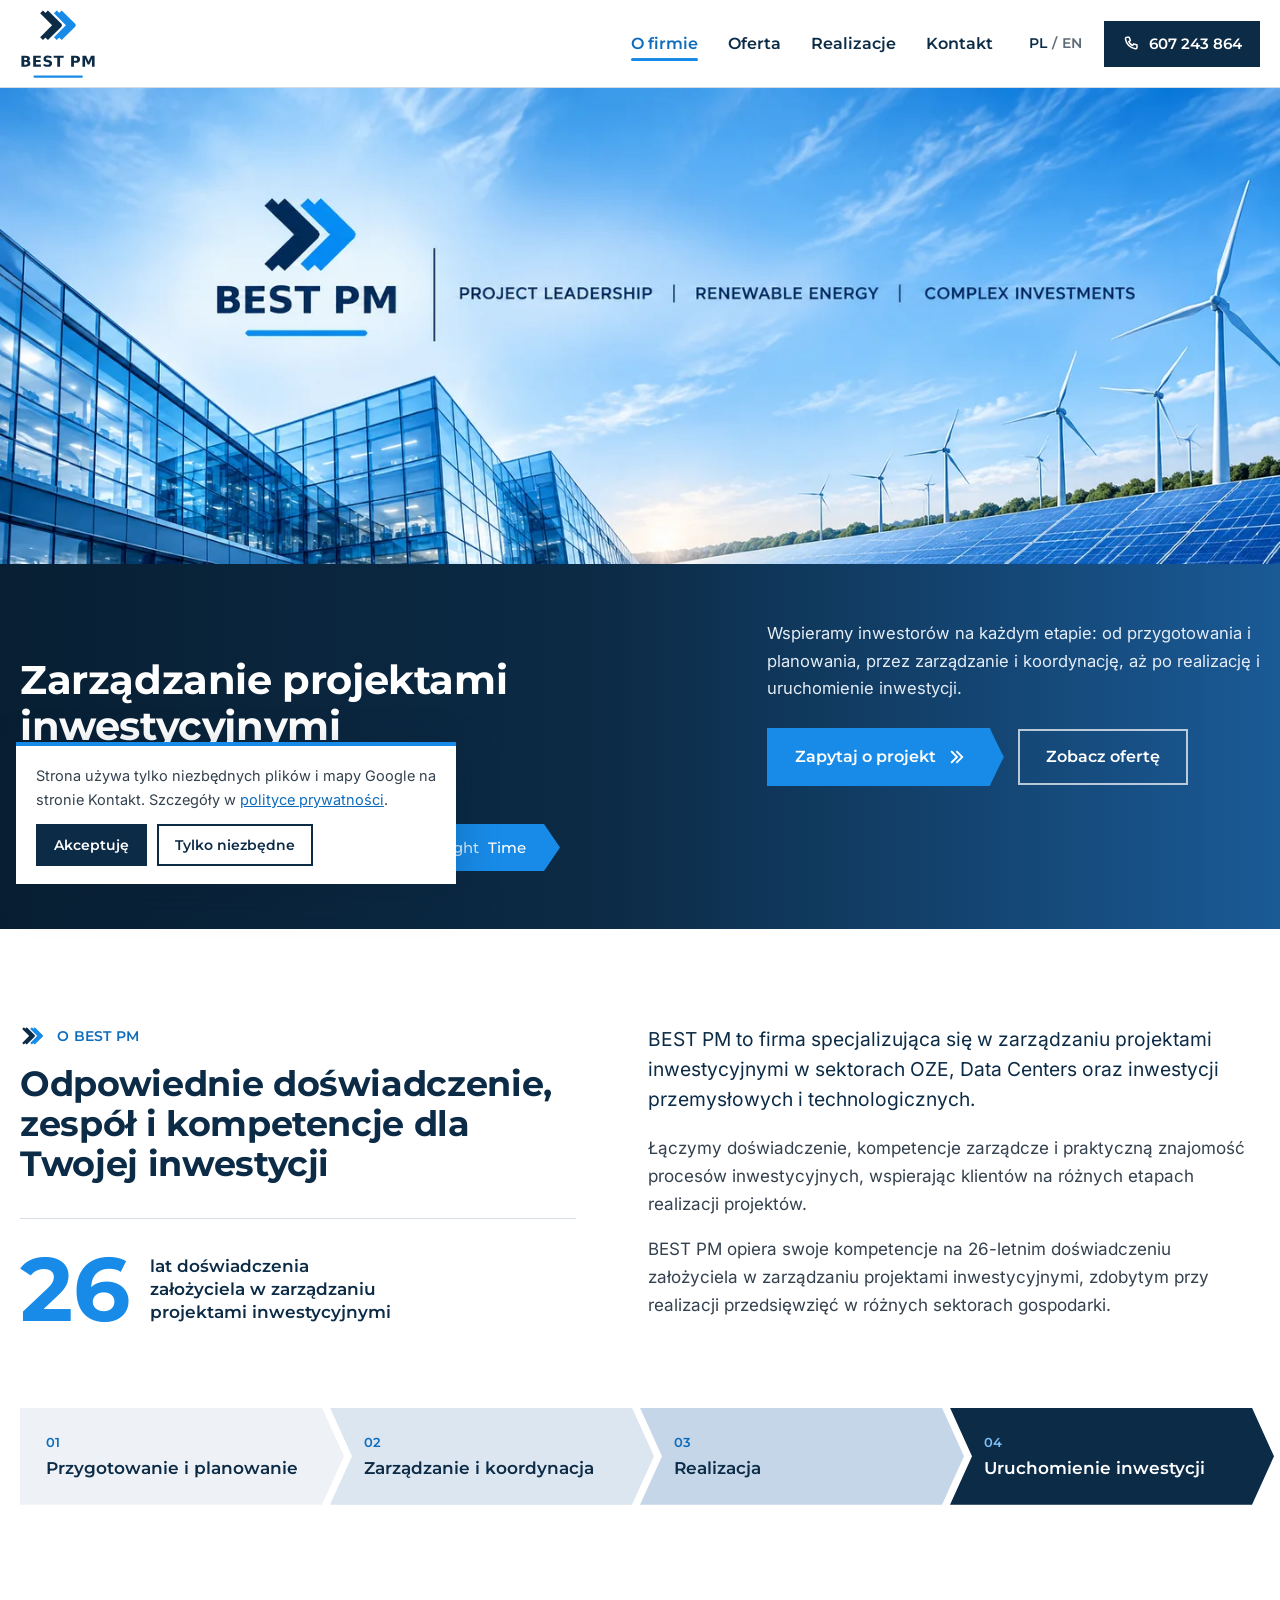
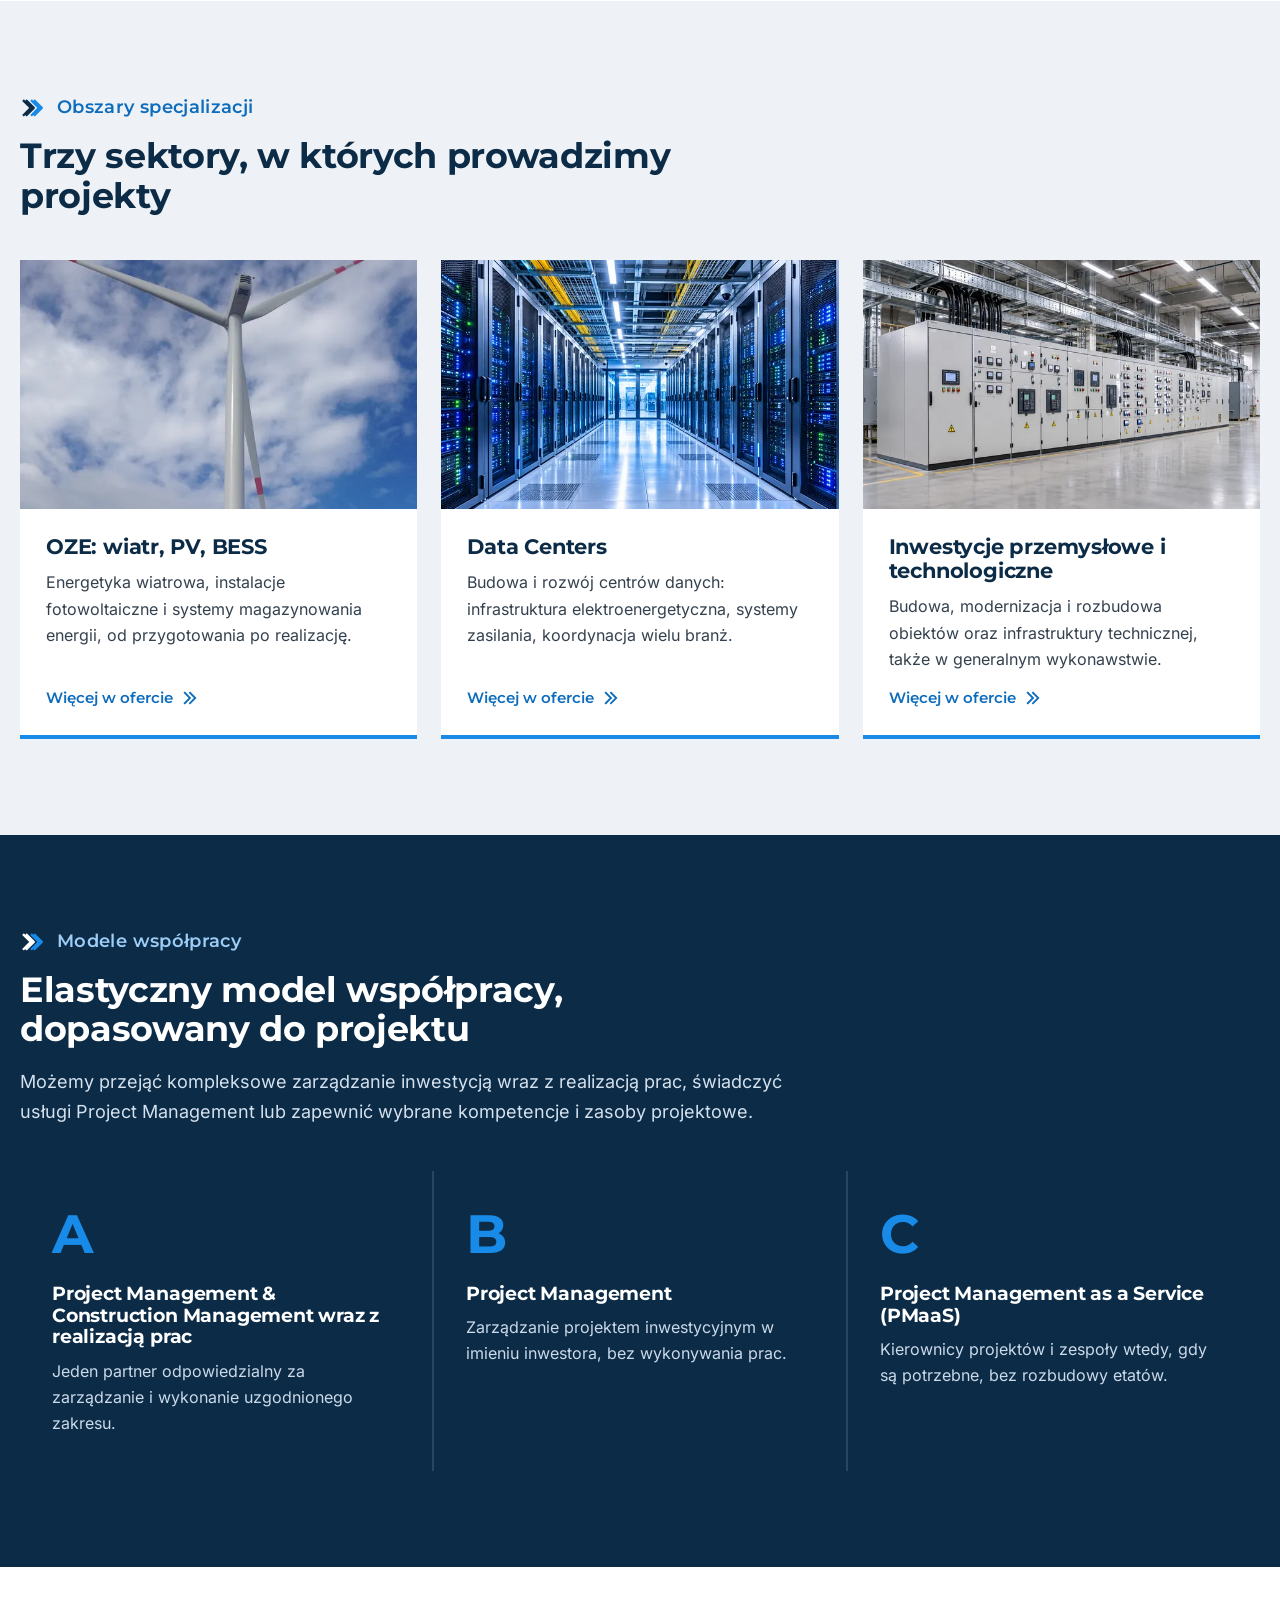
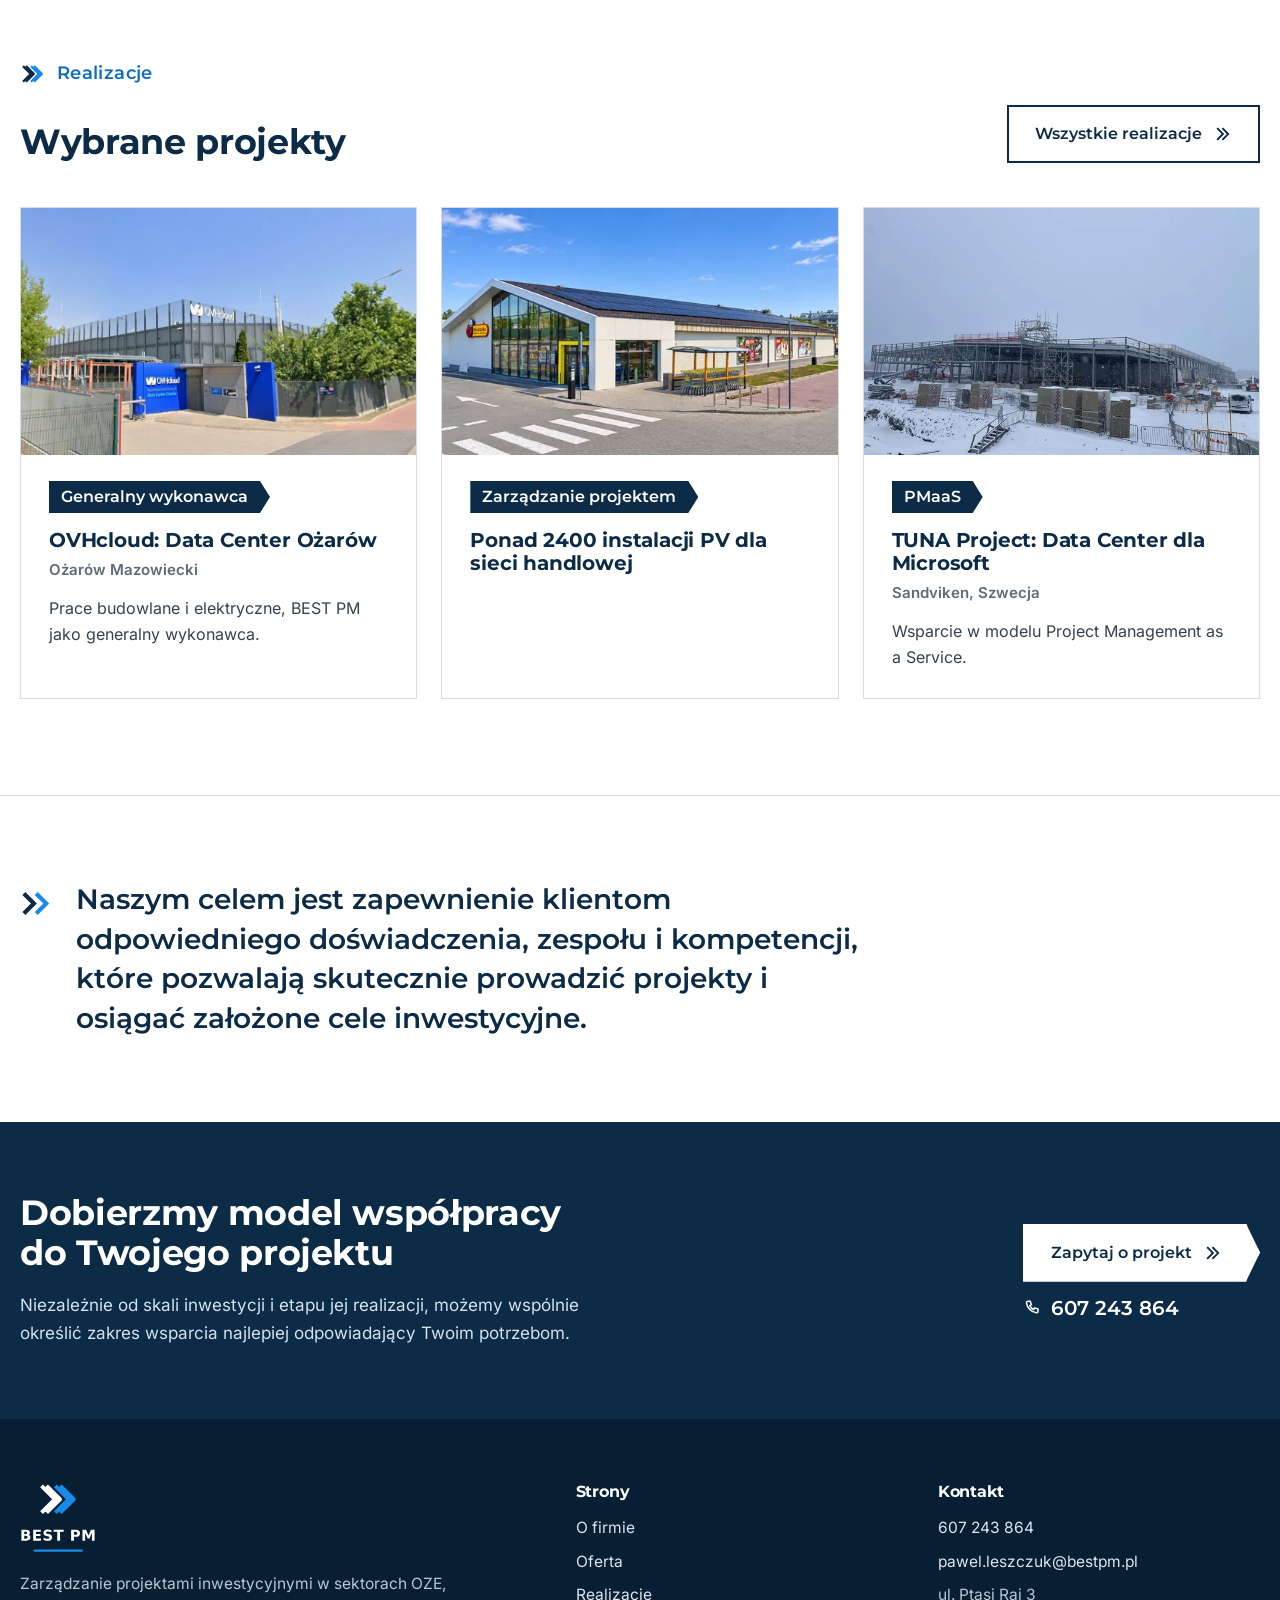
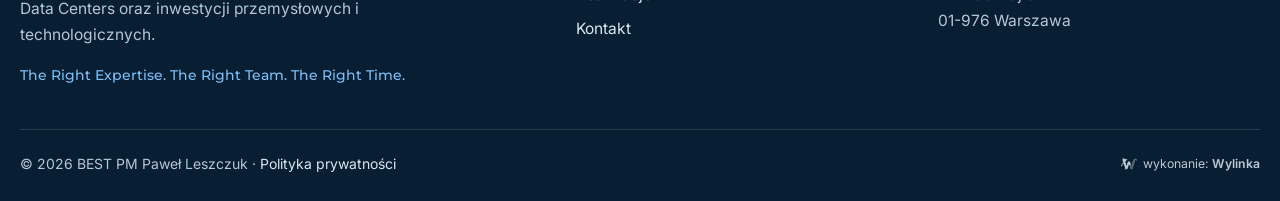
==== commit f2df9131: "Proporcje pierwszego ekranu na szerokich monitorach" ====
--- a/index.html
+++ b/index.html
@@ -16,7 +16,7 @@
 @font-face{font-family:"Inter";font-style:normal;font-weight:400 700;font-display:swap;src:url(fonts/inter-rdzen.woff2) format("woff2");unicode-range:U+0020-007E,U+00A0,U+00A9,U+00AB,U+00B0,U+00B7,U+00BB,U+00D3,U+00D7,U+00F3,U+2013-2014,U+2018-2019,U+201C-201E,U+2022,U+2026,U+20AC}
 @font-face{font-family:"Inter";font-style:normal;font-weight:400 700;font-display:swap;src:url(fonts/inter-pl.woff2) format("woff2");unicode-range:U+0104-0107,U+0118-0119,U+0141-0144,U+015A-015B,U+0179-017C}
 </style>
-<link rel="stylesheet" href="style.css?v=3">
+<link rel="stylesheet" href="style.css?v=4">
 <link rel="preload" as="image" type="image/webp" imagesrcset="img/tlo-960.webp 960w, img/tlo-1440.webp 1440w, img/tlo-2056.webp 2056w" imagesizes="100vw" fetchpriority="high">
 <style>
 .wylinka-badge{display:inline-flex;align-items:center;gap:.4em;color:inherit;text-decoration:none;font-size:.875em;line-height:1;opacity:.85}
--- a/style.css
+++ b/style.css
@@ -288,10 +288,10 @@
 /* pierwszy ekran: baner firmowy */
 .hero-baner{background:var(--navy-d);color:#fff}
 .baner{line-height:0;background:#cfe3f7}
-.baner img{width:100%;height:auto;max-height:max(380px,calc(100svh - var(--hh) - 260px));object-fit:cover;object-position:50% 40%}
+.baner img{width:100%;height:auto;max-height:max(380px,calc(100svh - var(--hh) - 290px));object-fit:cover;object-position:50% 40%}
 .hero-pas{background:linear-gradient(90deg,#081F33 0%,#0C2B46 48%,#1A5A96 100%)}
-.hp-siatka{display:grid;grid-template-columns:1.1fr 1fr;gap:28px 64px;align-items:end;padding:56px 0 58px}
-.hp-lewa h1{color:#fff;margin:0;font-size:clamp(30px,3.3vw,52px);max-width:13em}
+.hp-siatka{display:grid;grid-template-columns:1.4fr 1fr;gap:28px 56px;align-items:end;padding:56px 0 58px}
+.hp-lewa h1{color:#fff;margin:0;font-size:clamp(30px,3.1vw,50px);max-width:15em}
 .hp-lewa h1 span{display:block;color:#7cc0f7;font-size:.6em;margin-top:.4em;letter-spacing:0}
 .hp-prawa .lead{font-size:clamp(16.5px,1.25vw,19px);color:#e4edf6;margin:0 0 26px}
 .hp-siatka .haslo{grid-column:1/-1;margin-top:10px}
